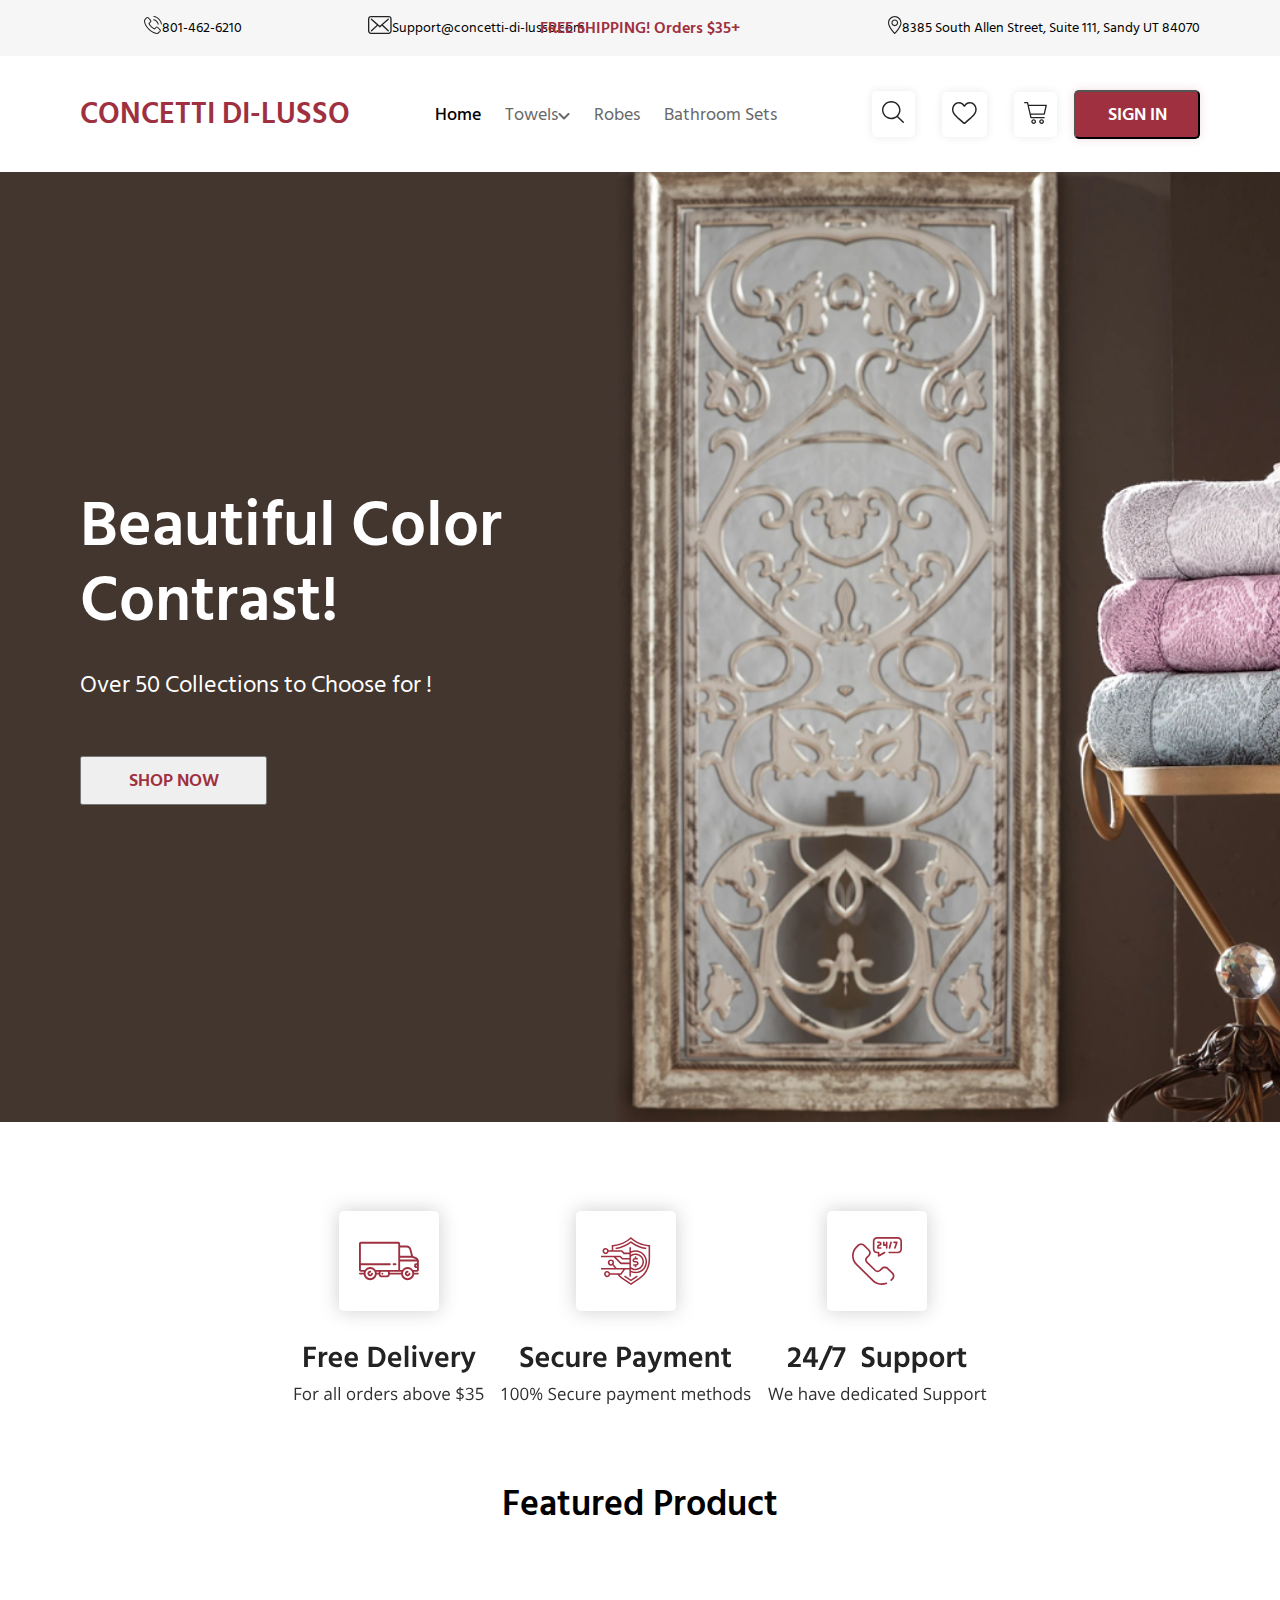
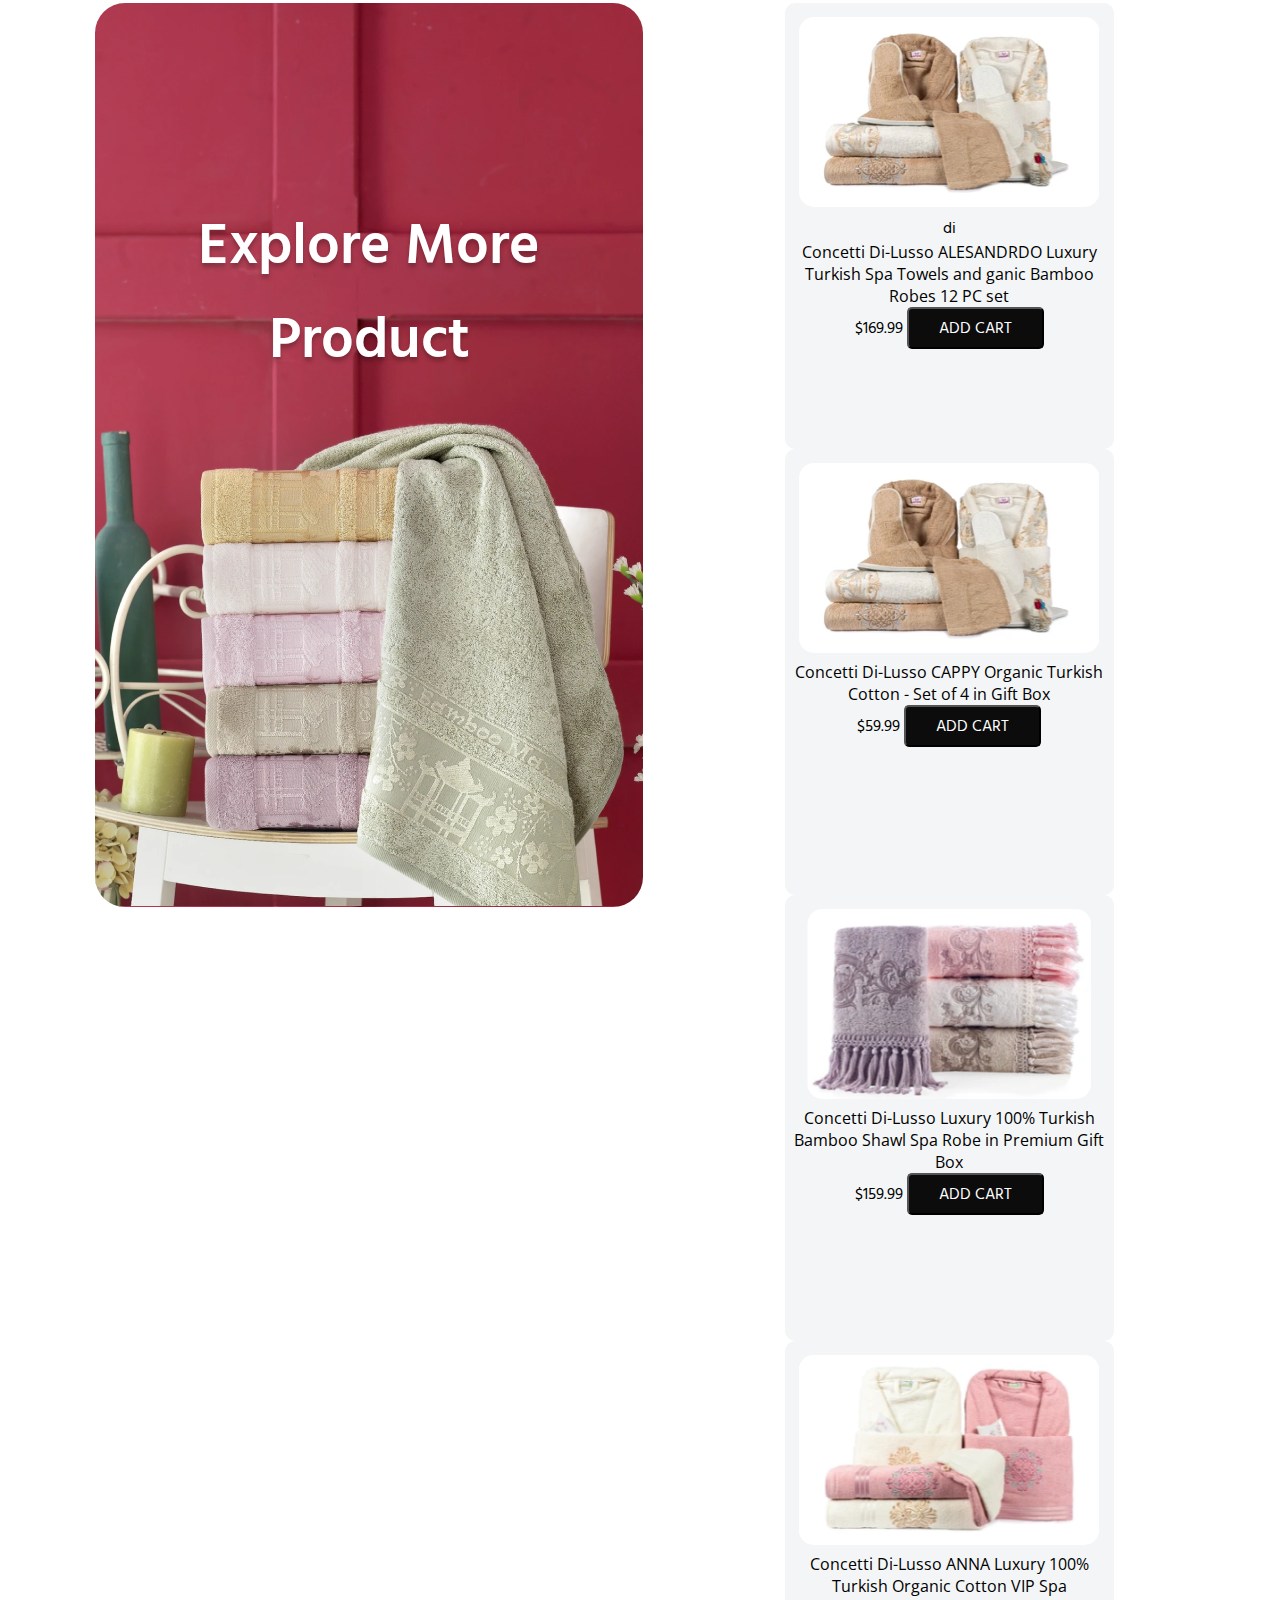
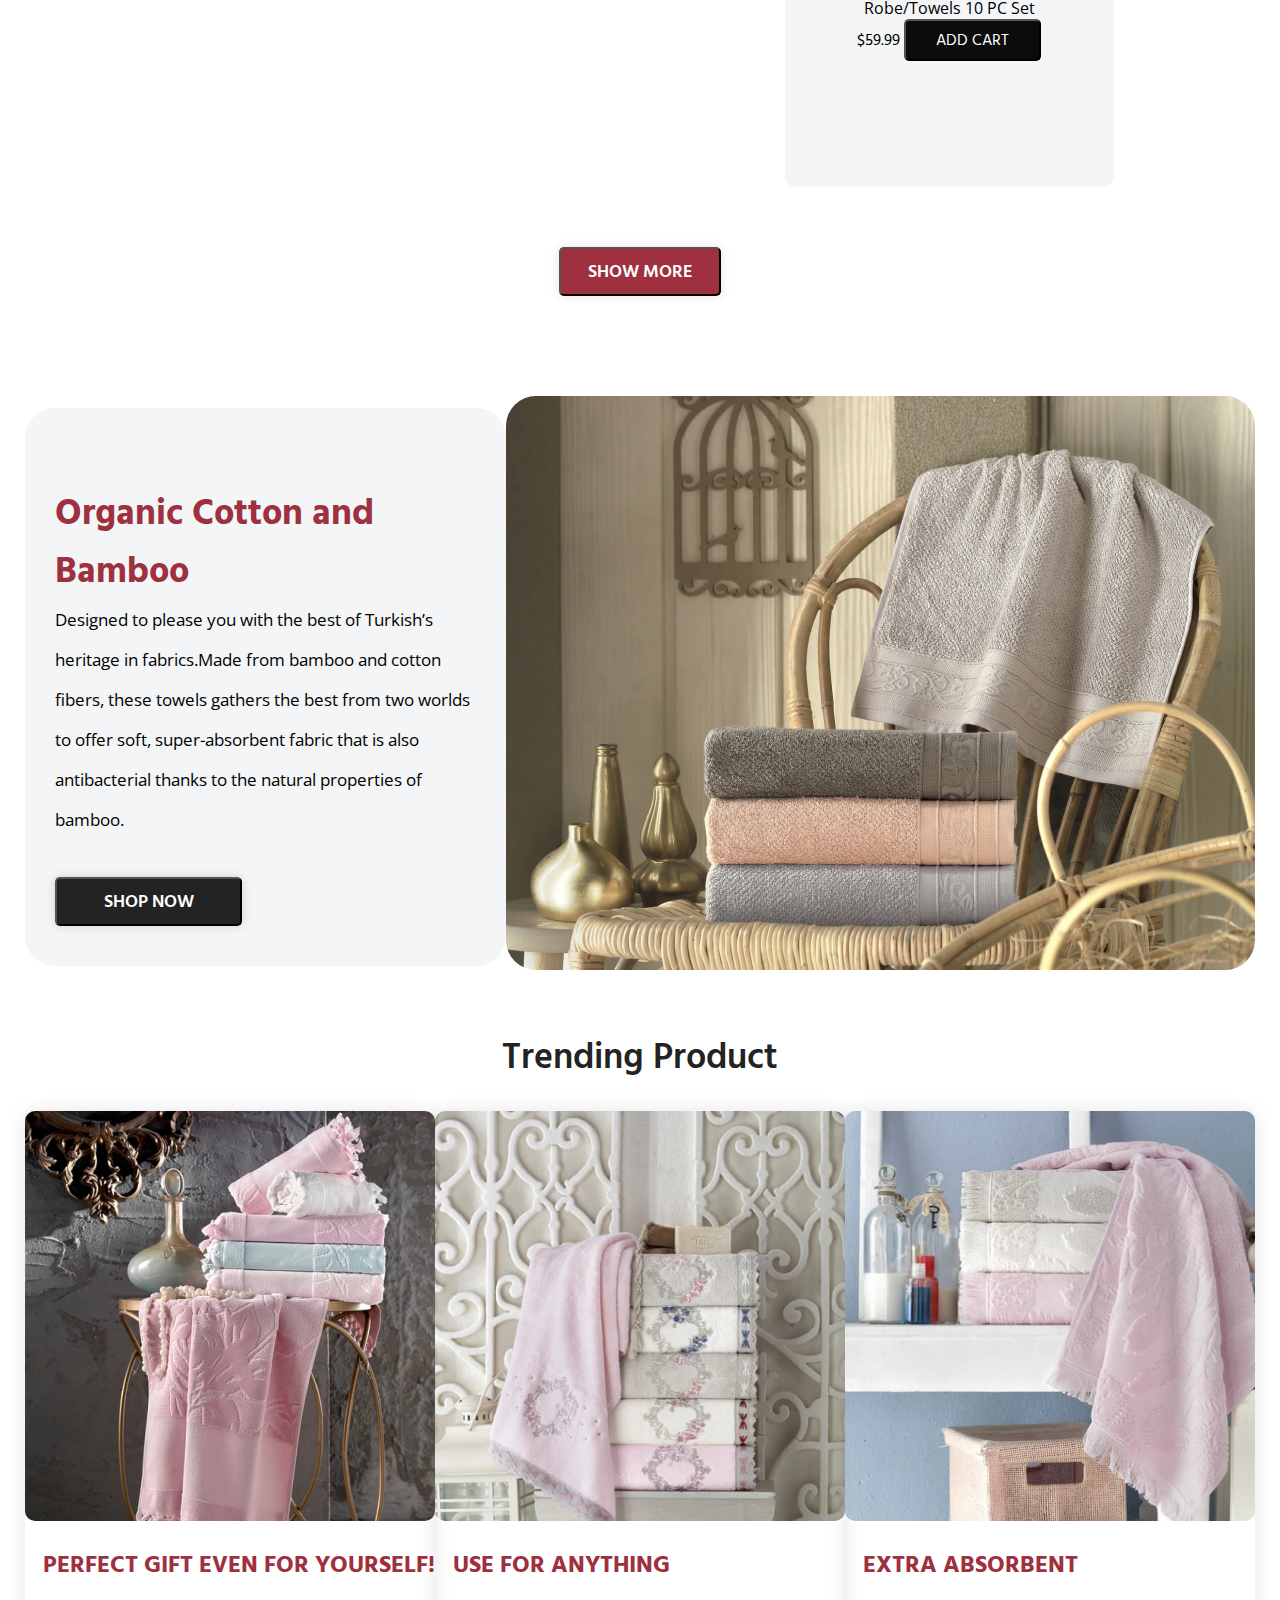
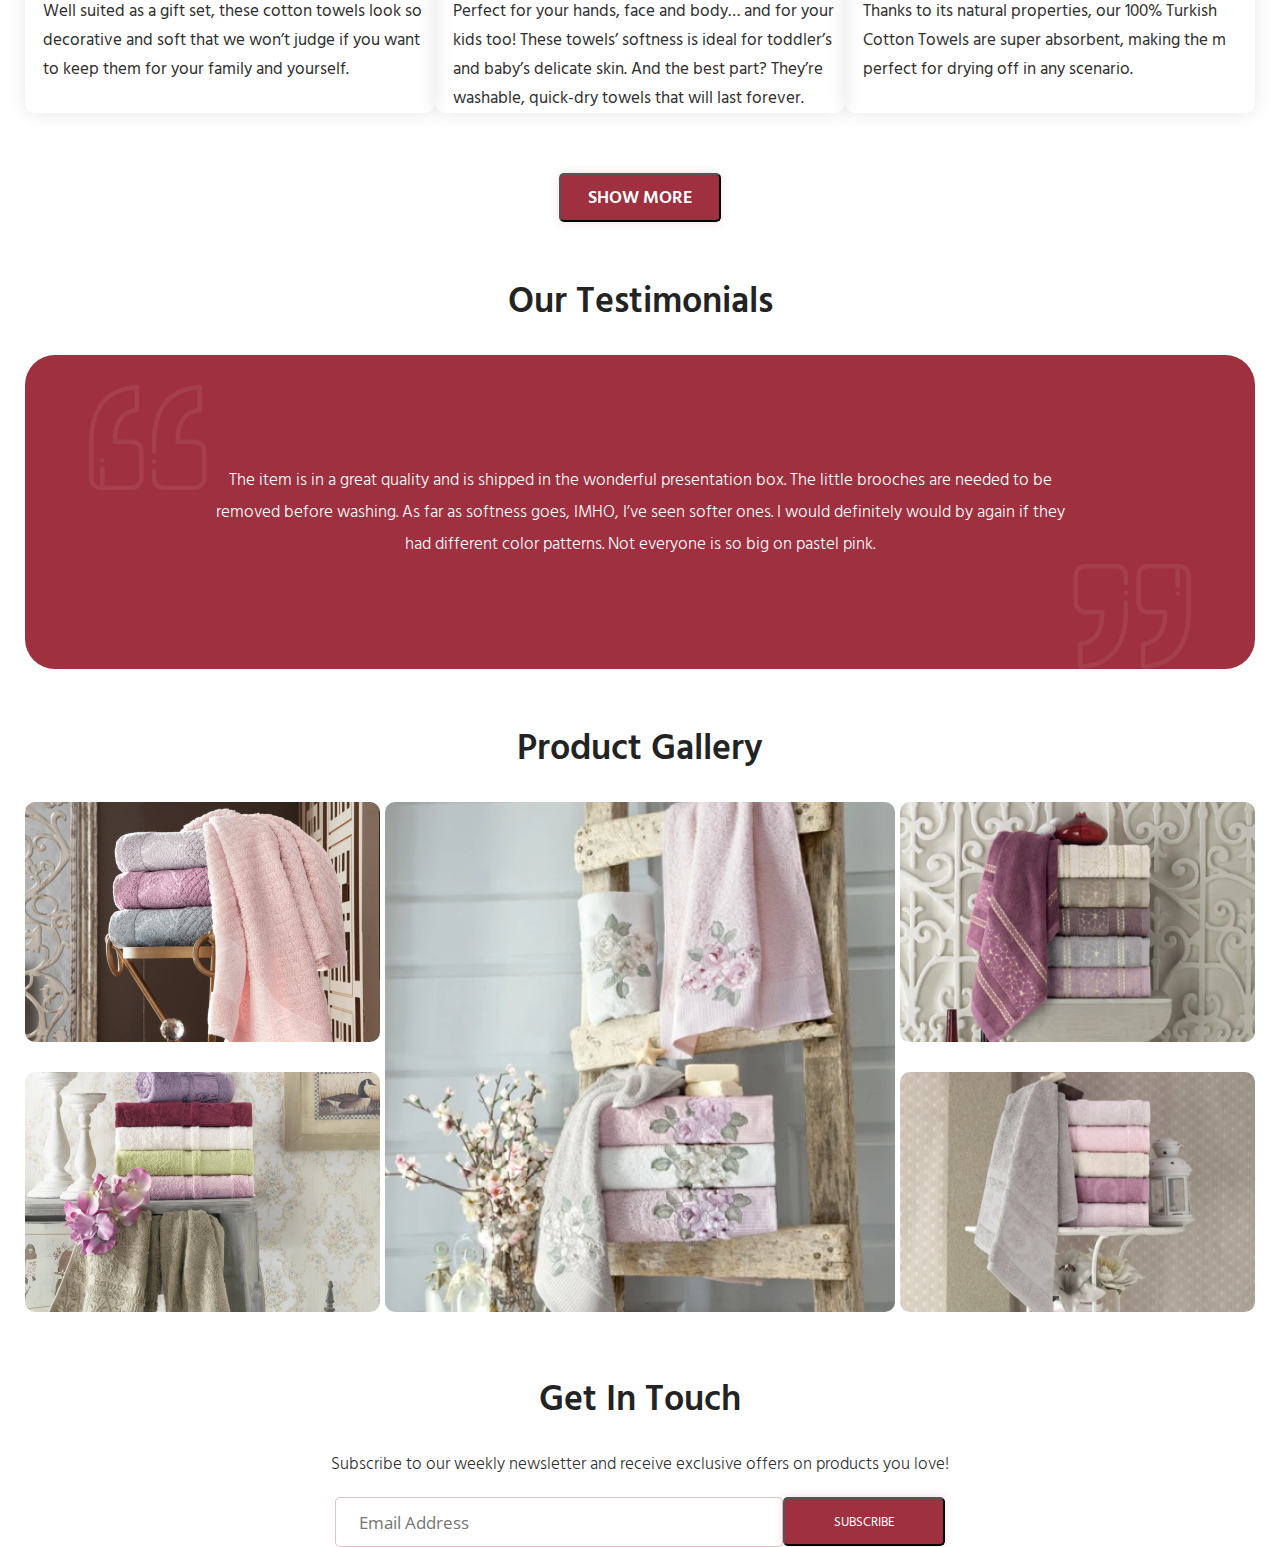
==== index.html @ 189cceab "fin" ====
<!DOCTYPE html>
<html lang="en">
  <head>
    <meta charset="UTF-8" />
    <meta http-equiv="X-UA-Compatible" content="IE=edge" />
    <meta name="viewport" content="width=device-width, initial-scale=1.0" />
    <link rel="stylesheet" href="style.css" />
  </head>
  <body>
    <header>
      <div class="contact-info">
        <div class="phone">
          <p class="phone-logo"><img src="Group.svg" alt="" /></p>
          <p>801-462-6210</p>
        </div>
        <div class="Support">
          <p class="mail-logo"><img src="Group (1).svg" alt="" /></p>
          <p>Support@concetti-di-lusso.com</p>
        </div>
      </div>

      <p class="title">FREE SHIPPING! Orders $35+</p>

      <div class="address">
        <p><img src="Group 8.svg" alt="" /></p>
        <p>8385 South Allen Street, Suite 111, Sandy UT 84070</p>
      </div>
    </header>
    <nav>
      <div class="brand-name">CONCETTI DI-LUSSO</div>
      <div class="butten-nav">
        <div class="home-butten">Home</div>
        <div class="nav-text">Towels<img src="Vector 1.svg" alt="" /></div>
        <div class="nav-text">Robes</div>
        <div class="nav-text">Bathroom Sets</div>
      </div>
      <div class="nav-logo">
        <div class="log"><img src="x34  4.svg" alt="" /></div>
        <div class="log"><img src="Vector.svg" alt="" /></div>
        <div class="log"><img src="Group 7.svg" alt="" /></div>
        <div><input type="button" value="SIGN IN" class="sbutten" /></div>
      </div>
    </nav>
    <div class="main-pic">
      <h1 class="beau-text">Beautiful Color<br />Contrast!</h1>
      <br />
      <div class="over-text">Over 50 Collections to Choose for !</div>
      <br />
      <br />
      <div><input class="shop-now" type="button" value="SHOP NOW" /></div>
    </div>

    <div class="container">
      <div class="main-content">
        <div class="benefit">
          <img src="Group 16.svg" alt="" />
          <img src="Group 15.svg" alt="" />
          <img src="Group 14.svg" alt="" />
        </div>
        <p class="Featured-Product">Featured Product</p>
        <article>
          <section>
            <div class="Explore-More">
              <p>Explore More<br />Product</p>
            </div>
          </section>
          <section class="sec2">
            <div class="first">
              <div><img src="image 3.svg" alt="" /><br /></div>
              di
              <p class="pr-text">Concetti Di-Lusso ALESANDRDO Luxury Turkish Spa Towels and ganic Bamboo Robes 12 PC set</p>
              $169.99 <input type="button" value="ADD CART" class="ad-butten" />
            </div>
            <div class="first">
              <img src="image 3.svg" alt="" /><br />
              <p class="pr-text">Concetti Di-Lusso CAPPY Organic Turkish Cotton - Set of 4 in Gift Box</p>
              $59.99 <input type="button" value="ADD CART" class="ad-butten" />
            </div>
            <div class="first">
              <img src="image 5.svg" alt="" /><br />
              <p class="pr-text">Concetti Di-Lusso Luxury 100% Turkish Bamboo Shawl Spa Robe in Premium Gift Box</p>
              $159.99 <input type="button" value="ADD CART" class="ad-butten" />
            </div>
            <div class="first">
              <img src="image 6.svg" alt="" /><br />
              <p class="pr-text">Concetti Di-Lusso ANNA Luxury 100% Turkish Organic Cotton VIP Spa Robe/Towels 10 PC Set</p>
              $59.99 <input type="button" value="ADD CART" class="ad-butten" />
            </div>
          </section>
        </article>
        <div style="display: flex; justify-content: center">
          <input type="button" value="SHOW MORE" class="SHOW-MORE-btn" />
        </div>
        <div class="article2">
          <div class="Organic">
            <p class="org-head">Organic Cotton and Bamboo</p>
            <p class="org-text">
              Designed to please you with the best of Turkish’s heritage in fabrics.Made from bamboo and cotton fibers, these towels gathers the best from two
              worlds to offer soft, super-absorbent fabric that is also antibacterial thanks to the natural properties of bamboo.
            </p>
            <input type="button" value="SHOP NOW" class="org-butten" />
          </div>
          <div class="org-im">
            <img src="image 17.png" alt="" class="org-img" />
          </div>
        </div>
        <div class="Trending">
          <p>Trending Product</p>
        </div>
        <div class="Trending-Product">
          <div class="second">
            <img src="image 15.png" alt="" class="second-img" />
            <p class="second-head">PERFECT GIFT EVEN FOR YOURSELF!</p>
            <p class="second-text">
              Well suited as a gift set, these cotton towels look so decorative and soft that we won’t judge if you want to keep them for your family and
              yourself.
            </p>
          </div>
          <div class="second">
            <img src="Rectangle 60.png" alt="" class="second-img" />
            <p class="second-head">USE FOR ANYTHING</p>
            <p class="second-text">
              Perfect for your hands, face and body… and for your kids too! These towels’ softness is ideal for toddler’s and baby’s delicate skin. And the best
              part? They’re washable, quick-dry towels that will last forever.
            </p>
          </div>
          <div class="second">
            <img src="Rectangle 62.png" alt="" class="second-img" />
            <p class="second-head">EXTRA ABSORBENT</p>
            <p class="second-text">
              Thanks to its natural properties, our 100% Turkish Cotton Towels are super absorbent, making the m perfect for drying off in any scenario.
            </p>
          </div>
        </div>
        <div style="display: flex; justify-content: center">
          <input type="button" value="SHOW MORE" class="SHOW-MORE-btn" />
        </div>
        <div class="Trending">
          <p>Our Testimonials</p>
        </div>
        <div class="big-red">
          <div class="big-vec1">
            <img src="Group 52.svg" alt="" />
          </div>
          <div class="big-text">
            <p>
              The item is in a great quality and is shipped in the wonderful presentation box. The little brooches are needed to be removed before washing. As
              far as softness goes, IMHO, I’ve seen softer ones. I would definitely would by again if they had different color patterns. Not everyone is so big
              on pastel pink.
            </p>
          </div>
          <div class="big-vec2">
            <img src="Group 52.svg" alt="" />
          </div>
        </div>
        <div class="Trending">
          <p>Product Gallery</p>
        </div>
        <div class="Gallery">
          <div class="Gallery1">
            <div><img src="image 21.png" alt="" style="border-radius: 10px" /></div>
            <div><img src="image 22.png" alt="" style="border-radius: 10px" /></div>
          </div>
          <div class="Gallery2">
            <div><img src="image 18.png" alt="" style="border-radius: 10px" /></div>
          </div>
          <div class="Gallery3">
            <div><img src="image 20.png" alt="" style="border-radius: 10px" /></div>
            <div><img src="image 19.png" alt="" style="border-radius: 10px" /></div>
          </div>
        </div>
        <div class="Trending">
          <p>Get In Touch</p>
        </div>
        <div class="sub-text">
          <p>Subscribe to our weekly newsletter and receive exclusive offers on products you love!</p>
        </div>
        <div class="email">
          <div>
            <input type="email" name="" id="" placeholder="Email Address" class="email-text" />
          </div>
          <div>
            <input type="submit" name="" id="" value="SUBSCRIBE" class="email-btn" />
          </div>
        </div>
      </div>
    </div>
  </body>
</html>
---- style.css ----
@import url("https://fonts.googleapis.com/css2?family=Hind+Siliguri&display=swap");

@import url("https://fonts.googleapis.com/css2?family=Open+Sans&display=swap");

* {
  margin: 0px;
  padding: 0px;
  font-family: "Hind Siliguri";
}

header {
  background-color: #f6f6f6;
  display: flex;
  justify-content: space-between;
  align-items: center;
  height: 56px;
  padding: 0 80px;
  position: relative;
}

.contact-info {
  display: flex;
}

.contact-info > div {
  margin: 0 63px;
}

.Support,
.address,
.phone {
  display: flex;
  font-weight: 400;
  font-size: 14px;
}

.title {
  font-weight: 600;
  size: 18px;
  color: #9e3040;
  position: absolute;
  left: 50%;
  transform: translateX(-50%);
}
.brand-name {
  font-weight: 600;
  font-size: 30px;
  color: #9e3040;
}
.nav-text {
  font-weight: 400;
  font-size: 18px;
  color: #686868;
}
.home-butten {
  font-weight: 500;
  font-size: 18px;
}
.sbutten {
  background-color: #9e3040;
  box-shadow: 0px 0px 10px rgba(158, 48, 64, 0.17);
  border-radius: 5px;
  width: 126px;
  height: 49px;
  font-weight: 600;
  font-size: 18px;
  color: #fff;
}
nav {
  display: flex;
  justify-content: space-between;
  flex-direction: row;
  padding: 0 80px;
  align-items: center;
  margin-top: 25px;
  margin-bottom: 25px;
}
.butten-nav {
  display: flex;
  flex-direction: row;
  justify-content: space-between;
  flex-grow: 0.3;
}
.nav-logo {
  display: flex;
  flex-direction: row;
  align-items: center;
  gap: 7px;
}
.log {
  background: #ffffff;
  box-shadow: 0px 0px 10px rgba(0, 0, 0, 0.09);
  border-radius: 5px;
  margin: 10px;
  padding: 10px 10px 5px 10px;
}
.main-pic {
  display: flex;
  flex-direction: column;
  justify-content: center;
  background-image: url(Untitled-1.png);
  background-repeat: no-repeat;
  background-size: cover;
  height: 950px;
}
.beau-text {
  padding: 0 80px;
  font-weight: 600;
  font-size: 64px;
  color: #fff;
  line-height: 117.1%;
}
.over-text {
  padding: 0 80px;
  font-weight: 400;
  font-size: 24px;
  color: #fff;
}
.shop-now {
  font-weight: 600;
  font-size: 18px;
  color: #9e3040;
  width: 187px;
  height: 49px;
  margin: 0 80px;
}
.shop-now:hover {
  cursor: pointer;
}
.sbutten:hover {
  cursor: pointer;
}
.log:hover {
  cursor: pointer;
}
.butten-nav:hover {
  cursor: pointer;
}

.container {
  display: flex;
  justify-content: center;
  align-items: center;
}

.main-content {
  max-width: 1280px;
  padding: 0 80px;
}
.benefit {
  display: flex;
  justify-content: space-around;
  margin: 70px 260px;
}
.Featured-Product {
  font-weight: 600;
  font-size: 36px;
  text-align: center;
}
.Explore-More {
  font-weight: 600;
  font-size: 58px;
  color: #ffffff;
  background-image: url(image\ 14.png);
  width: 548px;
  height: 709px;
  border: #fff;
  border-radius: 30px;
  text-shadow: 0px 4px 4px rgba(0, 0, 0, 0.25);
  text-align: center;
  margin-top: 70px;
  margin-left: 70px;
  padding-top: 195px;
}
.pr-text {
  font-family: "Open Sans";
  font-style: normal;
  font-weight: 400;
  font-size: 16px;
}
.first {
  background: #f3f5f6;
  border-radius: 10px;
  width: 329px;
  height: 418px;
  text-align: center;
  padding: 14px 0;
}
.ad-butten {
  background: #0c0c0c;
  border-radius: 5px;
  color: #fff;
  width: 137px;
  height: 42px;
  font-family: "Hind Siliguri";
  font-size: 16px;
}
.sec2 {
  display: flex;
  flex-direction: row;
  flex-wrap: wrap;
  align-content: space-around;
  width: 70%;
  justify-content: space-around;
  margin-top: 70px;
}
article {
  display: flex;
  flex-direction: row;
  flex: 1 1;
}
.SHOW-MORE-btn {
  font-weight: 600;
  font-size: 18px;
  width: 162px;
  height: 49px;
  background: #9e3040;
  box-shadow: 0px 0px 10px rgba(158, 48, 64, 0.17);
  border-radius: 5px;
  color: #ffffff;
  margin-top: 60px;
}
.Organic {
  background: #f3f5f6;
  border-radius: 30px;
  padding: 76px 30px 40px 30px;
  align-self: center;
  width: 35%;
}
.org-head {
  font-weight: 700;
  font-size: 36px;
  color: #9e3040;
}
.org-text {
  font-family: "Open Sans";
  font-weight: 400;
  font-size: 17px;
  line-height: 40px;
}
.org-butten {
  background: #232323;
  box-shadow: 0px 0px 10px rgba(35, 35, 35, 0.17);
  border-radius: 5px;
  font-weight: 600;
  font-size: 18px;
  color: #ffffff;
  width: 187px;
  height: 49px;
  margin-top: 37px;
}

.org-img {
  border-radius: 30px;
}
.article2 {
  display: flex;
  flex-direction: row;
  margin: 100px 0 0 0;
  justify-content: space-between;
}
.SHOW-MORE-btn:hover {
  cursor: pointer;
}
.Trending {
  font-weight: 600;
  font-size: 36px;
  color: #232323;
  margin-top: 50px;
  margin-bottom: 25px;
  text-align: center;
}
.Trending-Product {
  display: flex;
  justify-content: space-between;
}
.second {
  box-shadow: 0px 0px 19px rgba(0, 0, 0, 0.1);
  border-radius: 10px;
  width: 410px;
}
.second-img {
  border-radius: 10px;
}
.second-head {
  font-weight: 700;
  font-size: 24px;
  line-height: 39px;
  color: #9e3040;
  padding: 16px 0 13px 18px;
}
.second-text {
  font-weight: 400;
  font-size: 17px;
  color: #303030;
  line-height: 29px;
  padding-left: 18px;
}
.big-red {
  background-color: #9e3040;
  border-radius: 30px;
  display: flex;
  height: 314px;
}
.big-text {
  font-family: "Open Sans";
  font-weight: 300;
  font-size: 17px;
  line-height: 32px;
  text-align: center;
  color: #ffffff;
  align-self: center;
}

.big-vec1 {
  opacity: 0.7;
  padding-left: 64px;
  padding-top: 30px;
  align-self: flex-start;
}
.big-vec2 {
  opacity: 0.7;
  transform: rotate(180deg);
  padding-left: 64px;
  padding-bottom: 30px;
  align-self: flex-end;
}
.Gallery {
  display: flex;
  justify-content: space-between;
}
.Gallery1 {
  display: flex;
  flex-direction: column;
  justify-content: space-between;
}
.Gallery2 {
  display: flex;
  flex-direction: column;
  justify-content: space-between;
}
.Gallery3 {
  display: flex;
  flex-direction: column;
  justify-content: space-between;
}
.sub-text {
  font-family: "Open Sans";
  font-style: normal;
  font-weight: 300;
  font-size: 17px;
  line-height: 23px;
  text-align: center;
  color: #303030;
  margin-bottom: 21px;
}
.email {
  display: flex;
  justify-content: center;
}
.email-btn {
  box-shadow: 0px 0px 10px rgba(158, 48, 64, 0.17);
  border-radius: 5px;
  width: 162px;
  height: 49px;
  background: #9e3040;
  color: #fff;
}
.email-text {
  border: 1px solid rgba(158, 48, 64, 0.3);
  border-radius: 5px;
  width: 423px;
  height: 48px;
  font-family: "Open Sans";
  font-weight: 400;
  font-size: 17px;
  line-height: 23px;
  color: #656565;
  padding-left: 23px;
}
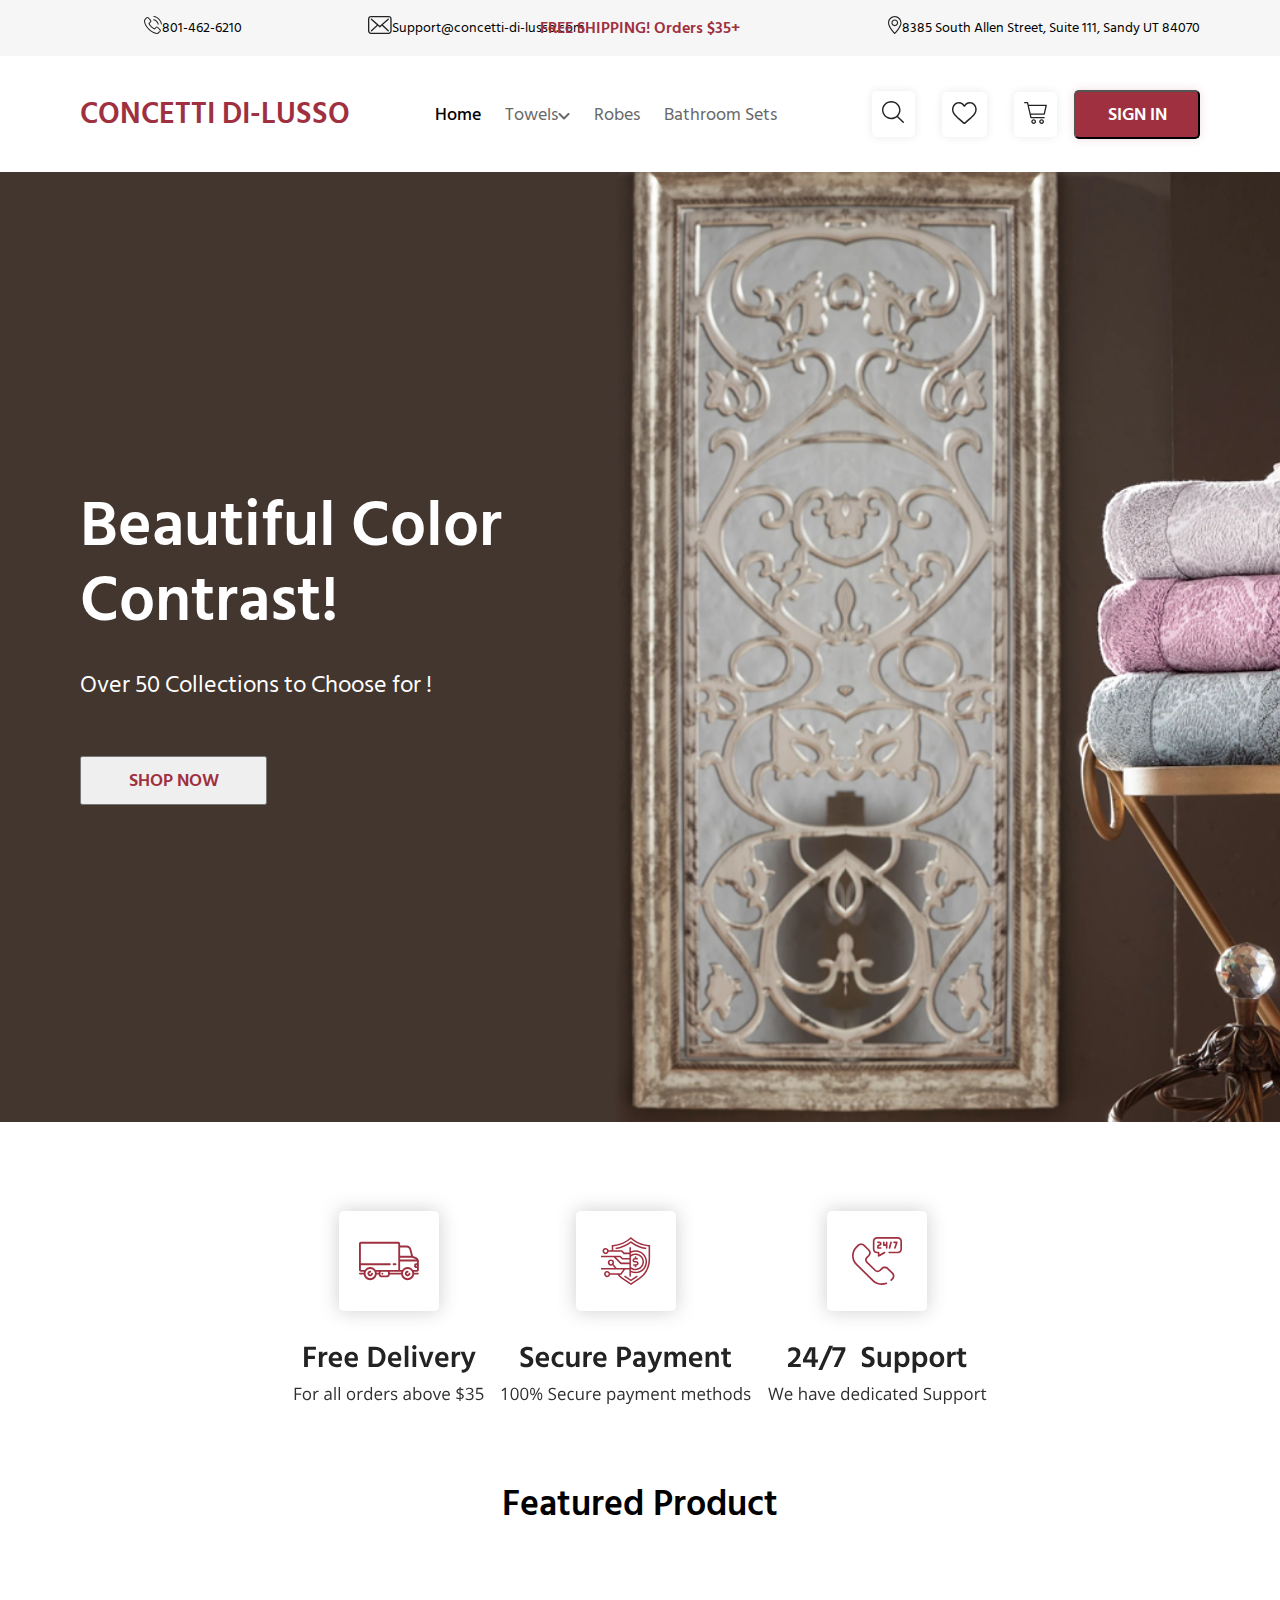
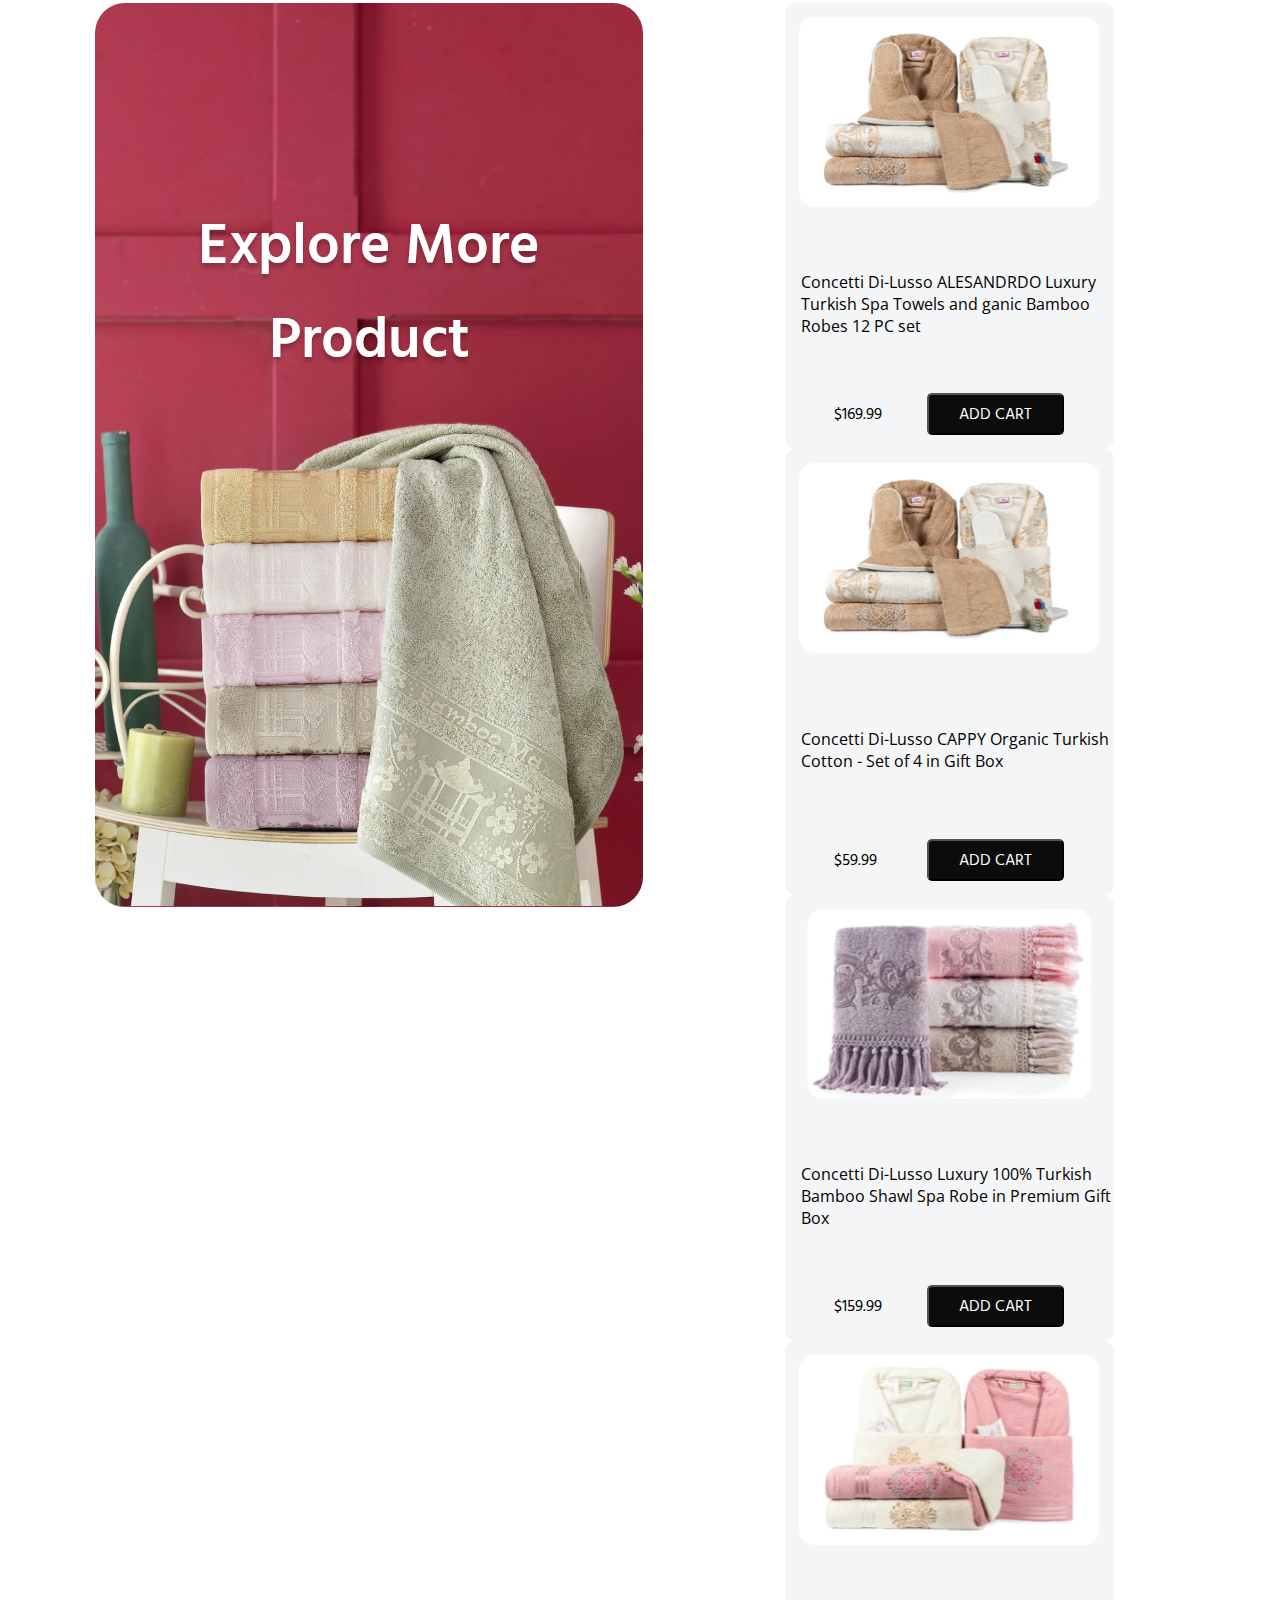
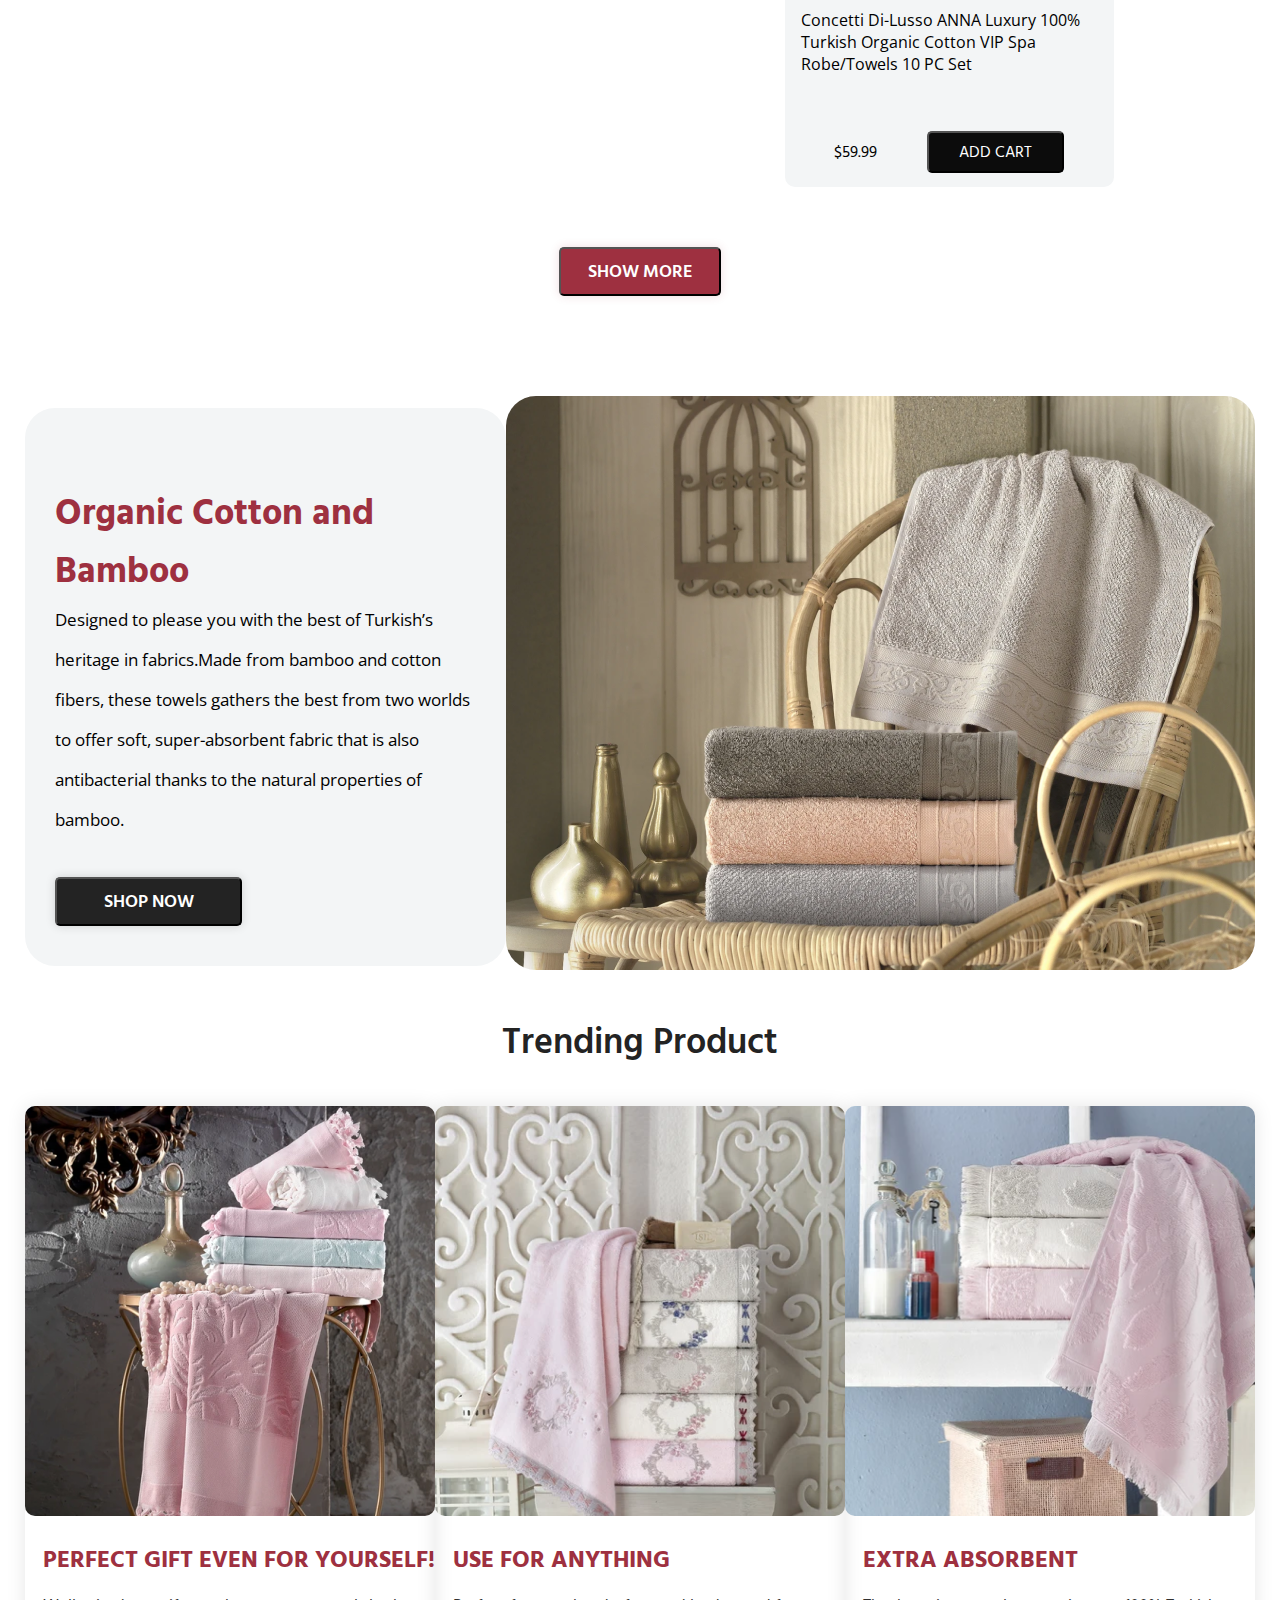
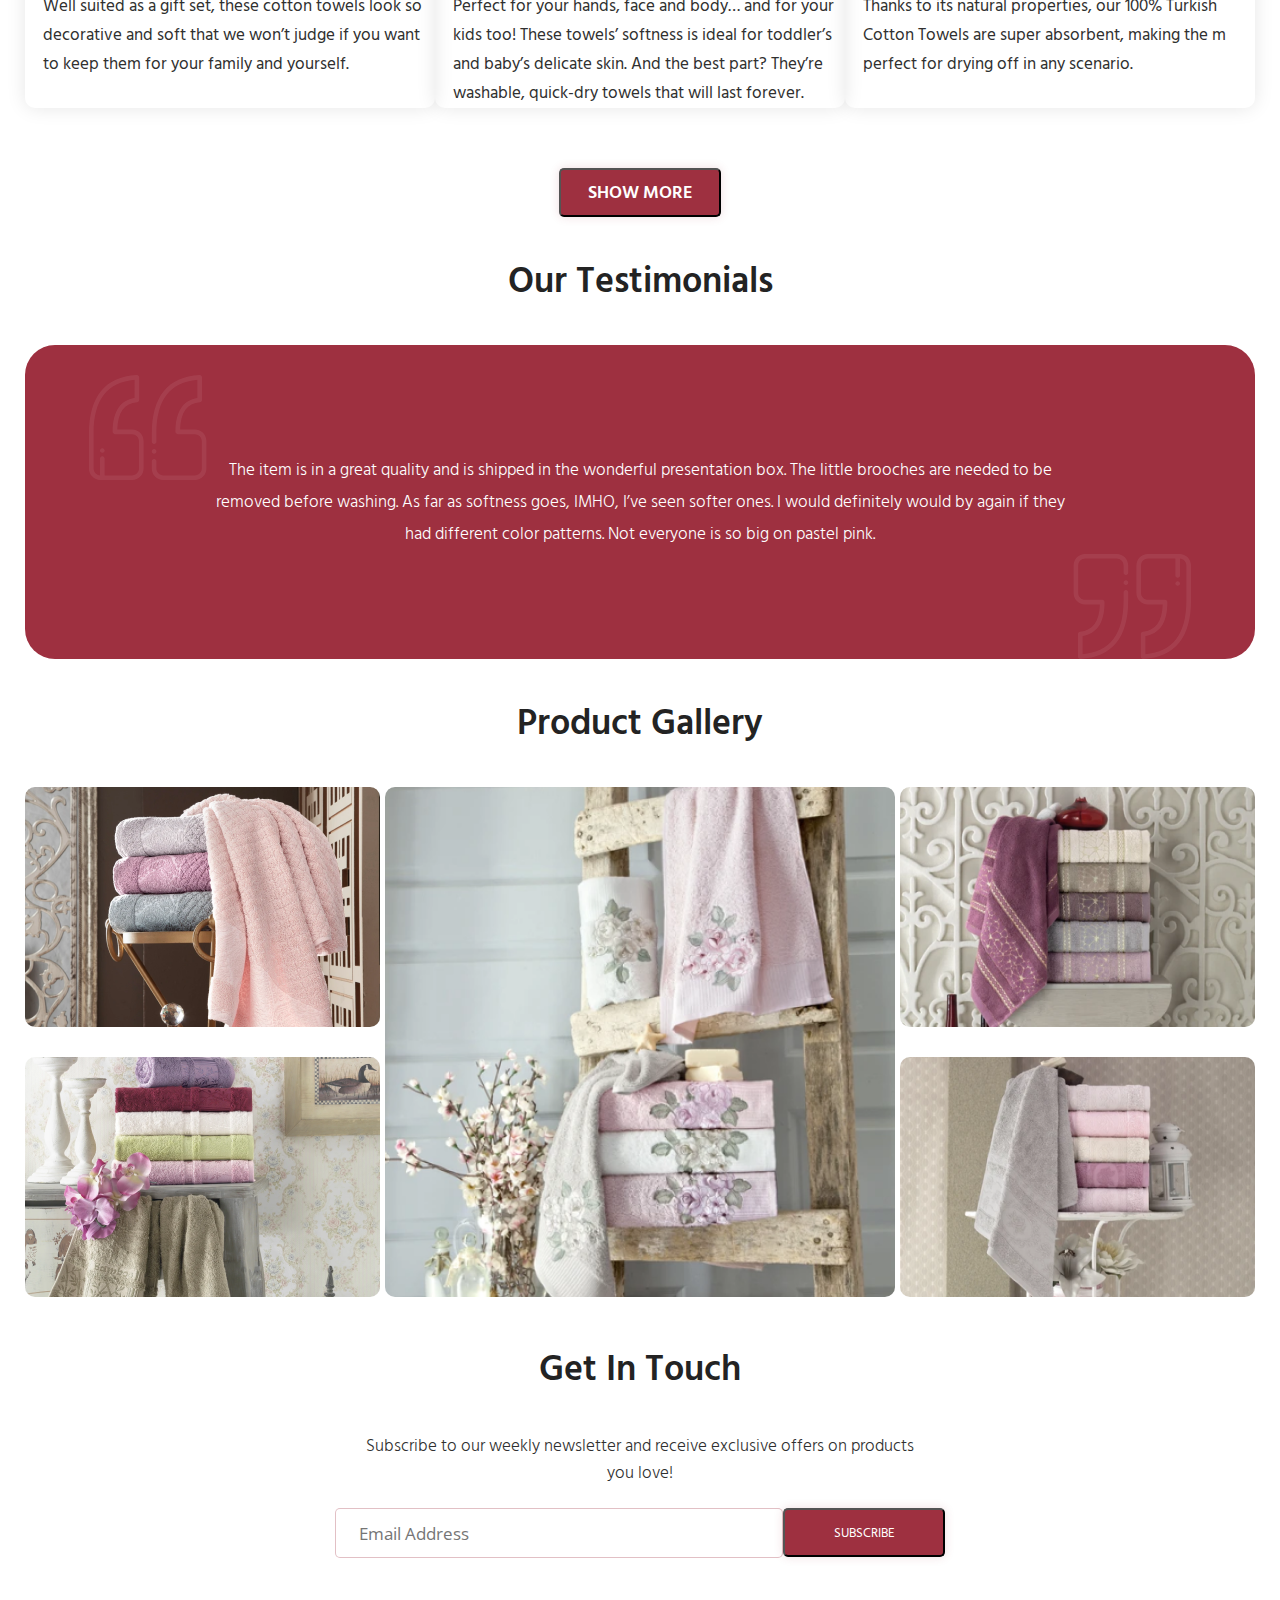
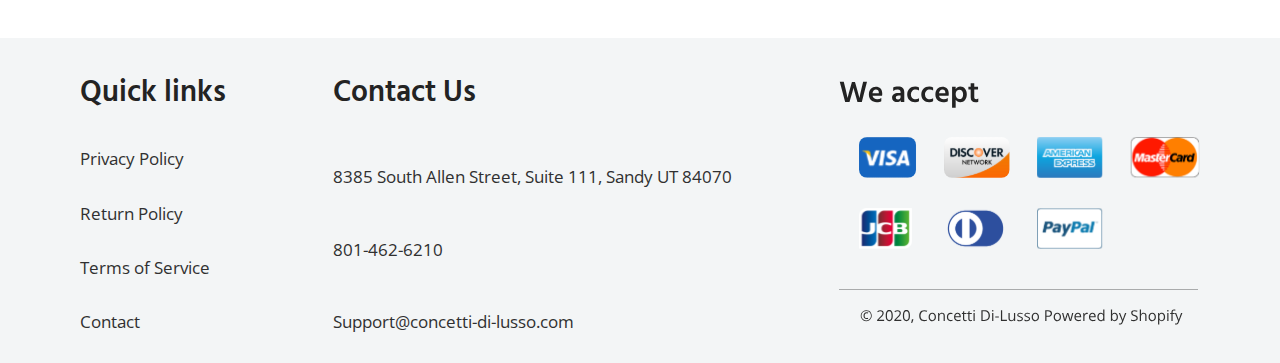
==== commit 2cc227c5: "footer" ====
--- a/index.html
+++ b/index.html
@@ -50,9 +50,9 @@
       <div><input class="shop-now" type="button" value="SHOP NOW" /></div>
     </div>
 
-    <div class="container">
-      <div class="main-content">
-        <div class="benefit">
+    <div  class="container">
+      <div  class="main-content">
+        <div  class="benefit">
           <img src="Group 16.svg" alt="" />
           <img src="Group 15.svg" alt="" />
           <img src="Group 14.svg" alt="" />
@@ -66,25 +66,24 @@
           </section>
           <section class="sec2">
             <div class="first">
-              <div><img src="image 3.svg" alt="" /><br /></div>
-              di
-              <p class="pr-text">Concetti Di-Lusso ALESANDRDO Luxury Turkish Spa Towels and ganic Bamboo Robes 12 PC set</p>
-              $169.99 <input type="button" value="ADD CART" class="ad-butten" />
-            </div>
-            <div class="first">
-              <img src="image 3.svg" alt="" /><br />
-              <p class="pr-text">Concetti Di-Lusso CAPPY Organic Turkish Cotton - Set of 4 in Gift Box</p>
-              $59.99 <input type="button" value="ADD CART" class="ad-butten" />
-            </div>
-            <div class="first">
-              <img src="image 5.svg" alt="" /><br />
-              <p class="pr-text">Concetti Di-Lusso Luxury 100% Turkish Bamboo Shawl Spa Robe in Premium Gift Box</p>
-              $159.99 <input type="button" value="ADD CART" class="ad-butten" />
-            </div>
-            <div class="first">
-              <img src="image 6.svg" alt="" /><br />
-              <p class="pr-text">Concetti Di-Lusso ANNA Luxury 100% Turkish Organic Cotton VIP Spa Robe/Towels 10 PC Set</p>
-              $59.99 <input type="button" value="ADD CART" class="ad-butten" />
+              <div><img src="image 3.svg" alt="" /></div>
+              <div class="pr-text">Concetti Di-Lusso ALESANDRDO Luxury Turkish Spa Towels and ganic Bamboo Robes 12 PC set</div>
+              <div class="price"><div style="align-self: center;">$169.99</div> <div><input type="button" value="ADD CART" class="ad-butten" /></div></div>
+            </div>
+            <div class="first">
+              <div><img src="image 3.svg" alt="" /></div>
+              <div class="pr-text">Concetti Di-Lusso CAPPY Organic Turkish Cotton - Set of 4 in Gift Box</div>
+              <div class="price"><div style="align-self: center;">$59.99</div><div><input type="button" value="ADD CART" class="ad-butten" /></div></div>
+            </div>
+            <div class="first">
+              <div><img src="image 5.svg" alt="" /></div>
+              <div class="pr-text">Concetti Di-Lusso Luxury 100% Turkish Bamboo Shawl Spa Robe in Premium Gift Box</div>
+              <div class="price"><div style="align-self:center;">$159.99</div><div><input type="button" value="ADD CART" class="ad-butten" /></div></div>
+            </div>
+            <div class="first">
+              <div><img src="image 6.svg" alt="" /></div>
+              <div class="pr-text">Concetti Di-Lusso ANNA Luxury 100% Turkish Organic Cotton VIP Spa Robe/Towels 10 PC Set</div>
+              <div class="price"><div style="align-self: center;">$59.99</div><div><input type="button" value="ADD CART" class="ad-butten" /></div></div>
             </div>
           </section>
         </article>
@@ -173,7 +172,7 @@
           <p>Get In Touch</p>
         </div>
         <div class="sub-text">
-          <p>Subscribe to our weekly newsletter and receive exclusive offers on products you love!</p>
+          <p>Subscribe to our weekly newsletter and receive exclusive offers on products<br>you love!</p>
         </div>
         <div class="email">
           <div>
@@ -185,5 +184,25 @@
         </div>
       </div>
     </div>
+    <footer>
+      <div class="footer-parts">
+        <div class="footer-head">Quick links</div>
+        <div class="footer-text">Privacy Policy</div>
+        <div class="footer-text">Return Policy</div>
+        <div class="footer-text">Terms of Service</div>
+        <div class="footer-text">Contact</div>
+      </div>
+      <div class="footer-parts">
+        <div class="footer-head">Contact Us</div>
+        <div class="footer-text">8385 South Allen Street,
+          Suite 111,
+          Sandy UT 84070</div>
+        <div class="footer-text">801-462-6210</div>
+        <div class="footer-text">Support@concetti-di-lusso.com</div>
+      </div>
+      <div>
+        <img src="Group 61.svg" alt="">
+      </div>
+    </footer>
   </body>
 </html>
--- a/style.css
+++ b/style.css
@@ -177,6 +177,8 @@
   font-style: normal;
   font-weight: 400;
   font-size: 16px;
+  text-align: left;
+  padding-left:5% ;
 }
 .first {
   background: #f3f5f6;
@@ -185,6 +187,15 @@
   height: 418px;
   text-align: center;
   padding: 14px 0;
+  display: flex;
+  flex-direction: column;
+  justify-content: space-between;
+}
+.price{
+  display: flex;
+  flex-direction: row;
+  justify-content: space-between;
+  padding: 0 15%;
 }
 .ad-butten {
   background: #0c0c0c;
@@ -194,6 +205,9 @@
   height: 42px;
   font-family: "Hind Siliguri";
   font-size: 16px;
+}
+.ad-butten:hover{
+  cursor: pointer;
 }
 .sec2 {
   display: flex;
@@ -266,8 +280,8 @@
   font-weight: 600;
   font-size: 36px;
   color: #232323;
-  margin-top: 50px;
-  margin-bottom: 25px;
+  margin-top: 35px;
+  margin-bottom: 35px;
   text-align: center;
 }
 .Trending-Product {
@@ -349,7 +363,7 @@
   font-style: normal;
   font-weight: 300;
   font-size: 17px;
-  line-height: 23px;
+  line-height: 27px;
   text-align: center;
   color: #303030;
   margin-bottom: 21px;
@@ -357,6 +371,7 @@
 .email {
   display: flex;
   justify-content: center;
+  margin-bottom: 80px;
 }
 .email-btn {
   box-shadow: 0px 0px 10px rgba(158, 48, 64, 0.17);
@@ -378,3 +393,28 @@
   color: #656565;
   padding-left: 23px;
 }
+.email-btn:hover{
+  cursor: pointer;
+}
+footer{
+  display: flex;
+  background: #F3F5F6;
+  justify-content: space-between;
+  padding: 30px 80px;
+}
+.footer-head{
+  color: #232323;
+  font-weight: 600;
+  font-size: 30px;
+}
+.footer-text{
+  font-family: 'Open Sans';
+  font-weight: 400;
+  font-size: 17px;  
+  color: #303030;
+}
+.footer-parts{
+  display: flex;
+  flex-direction: column;
+  justify-content: space-between;
+}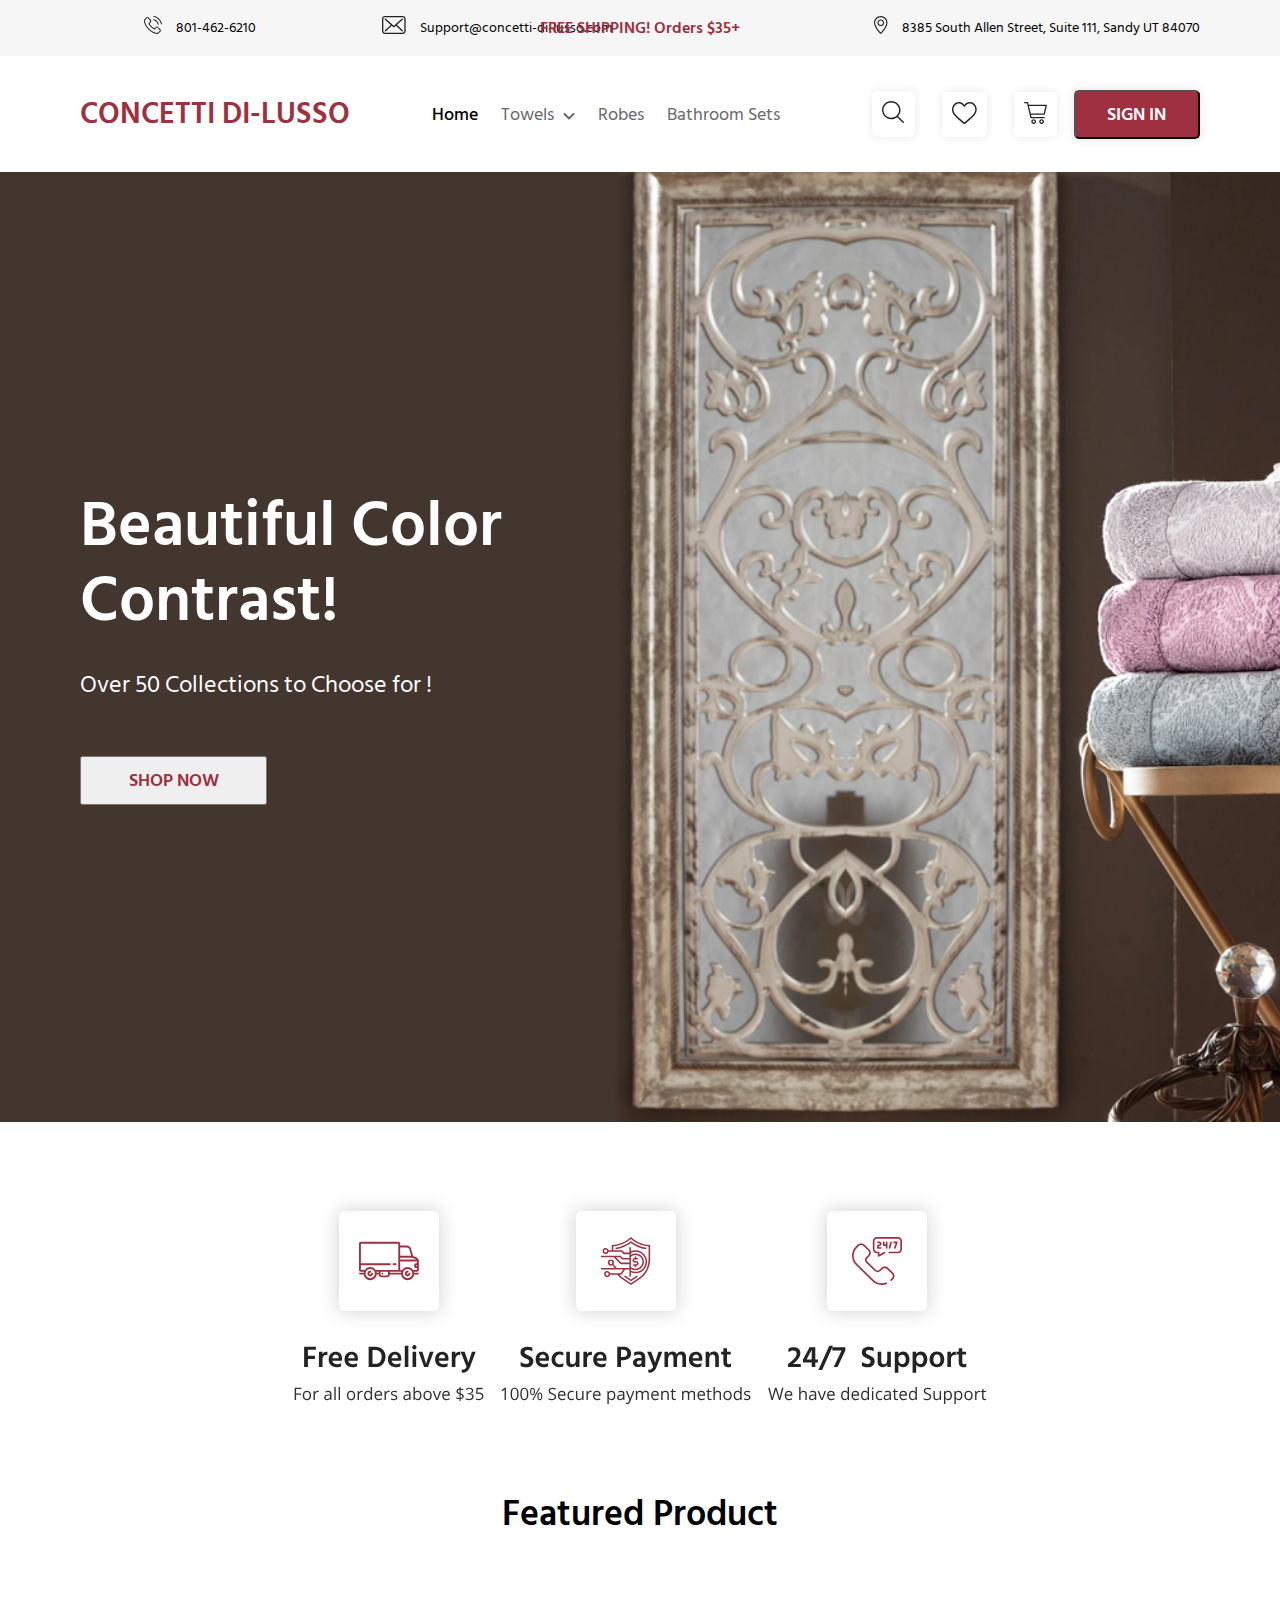
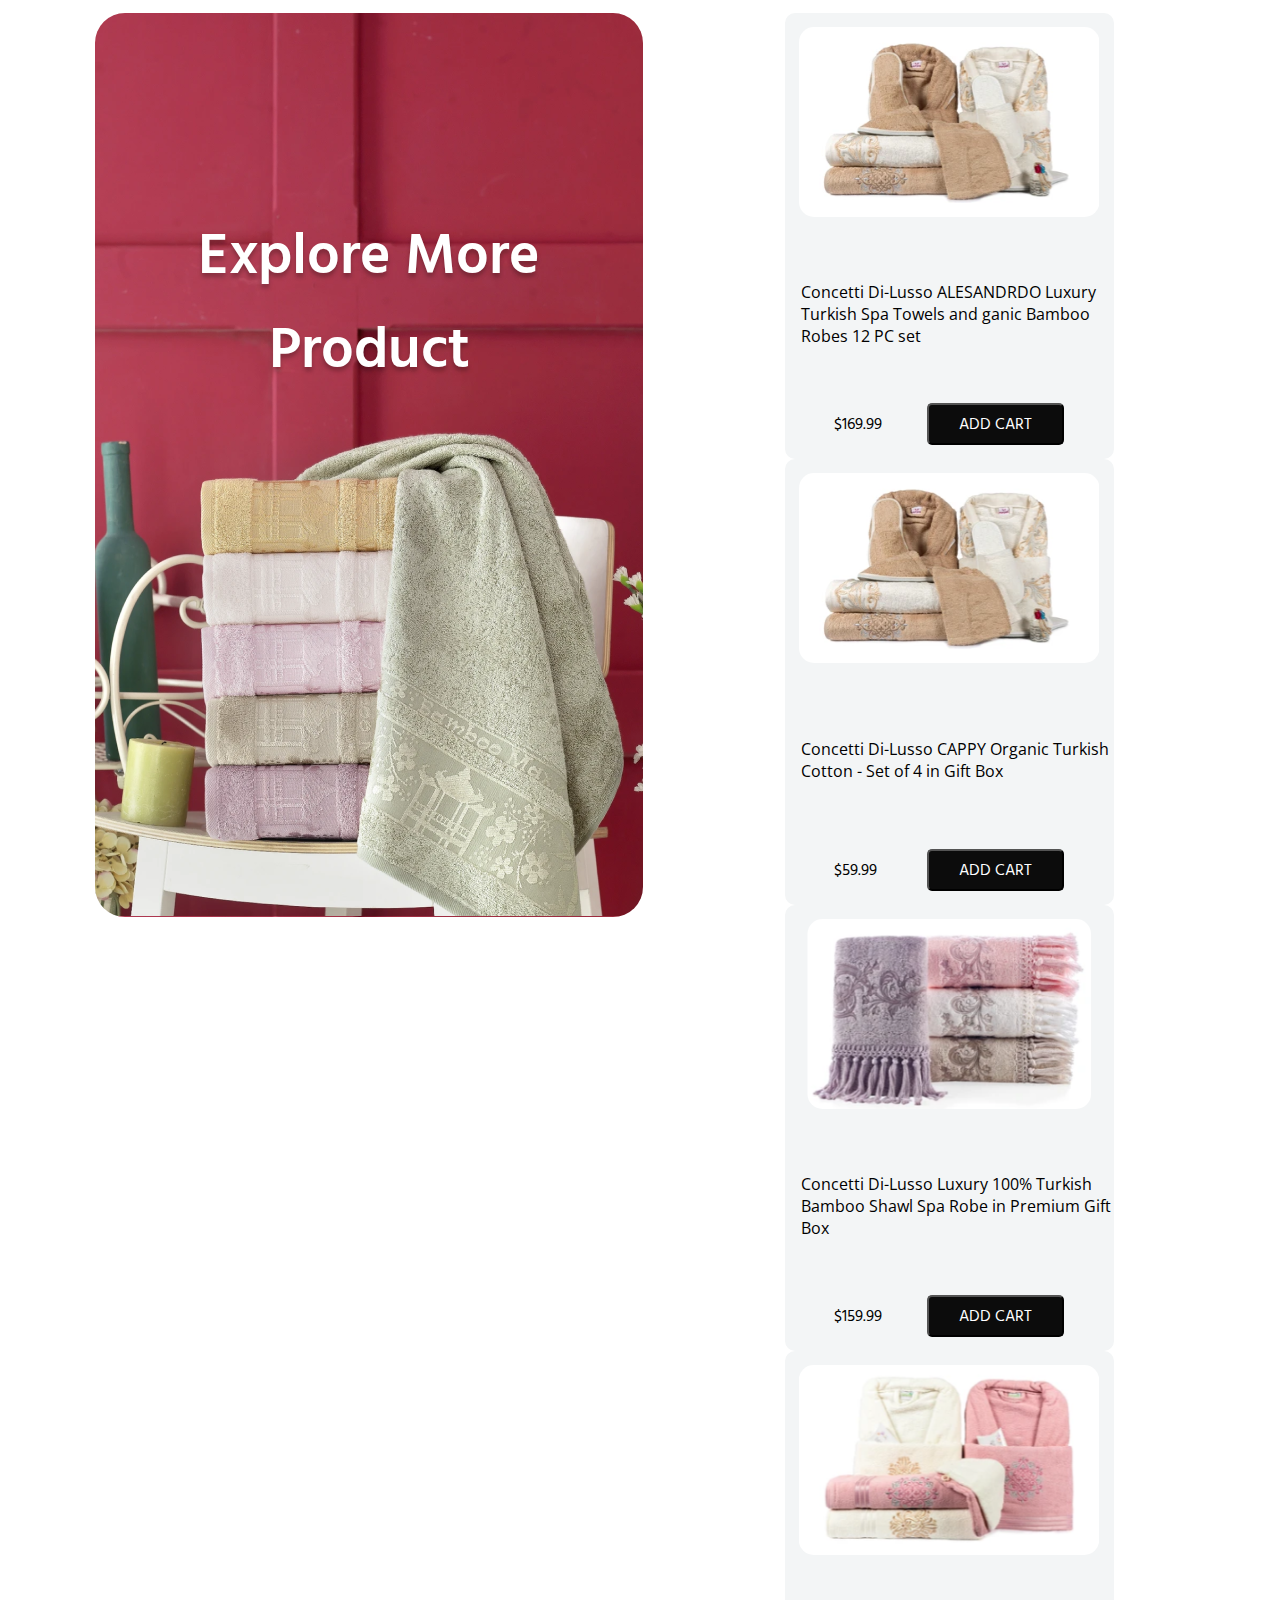
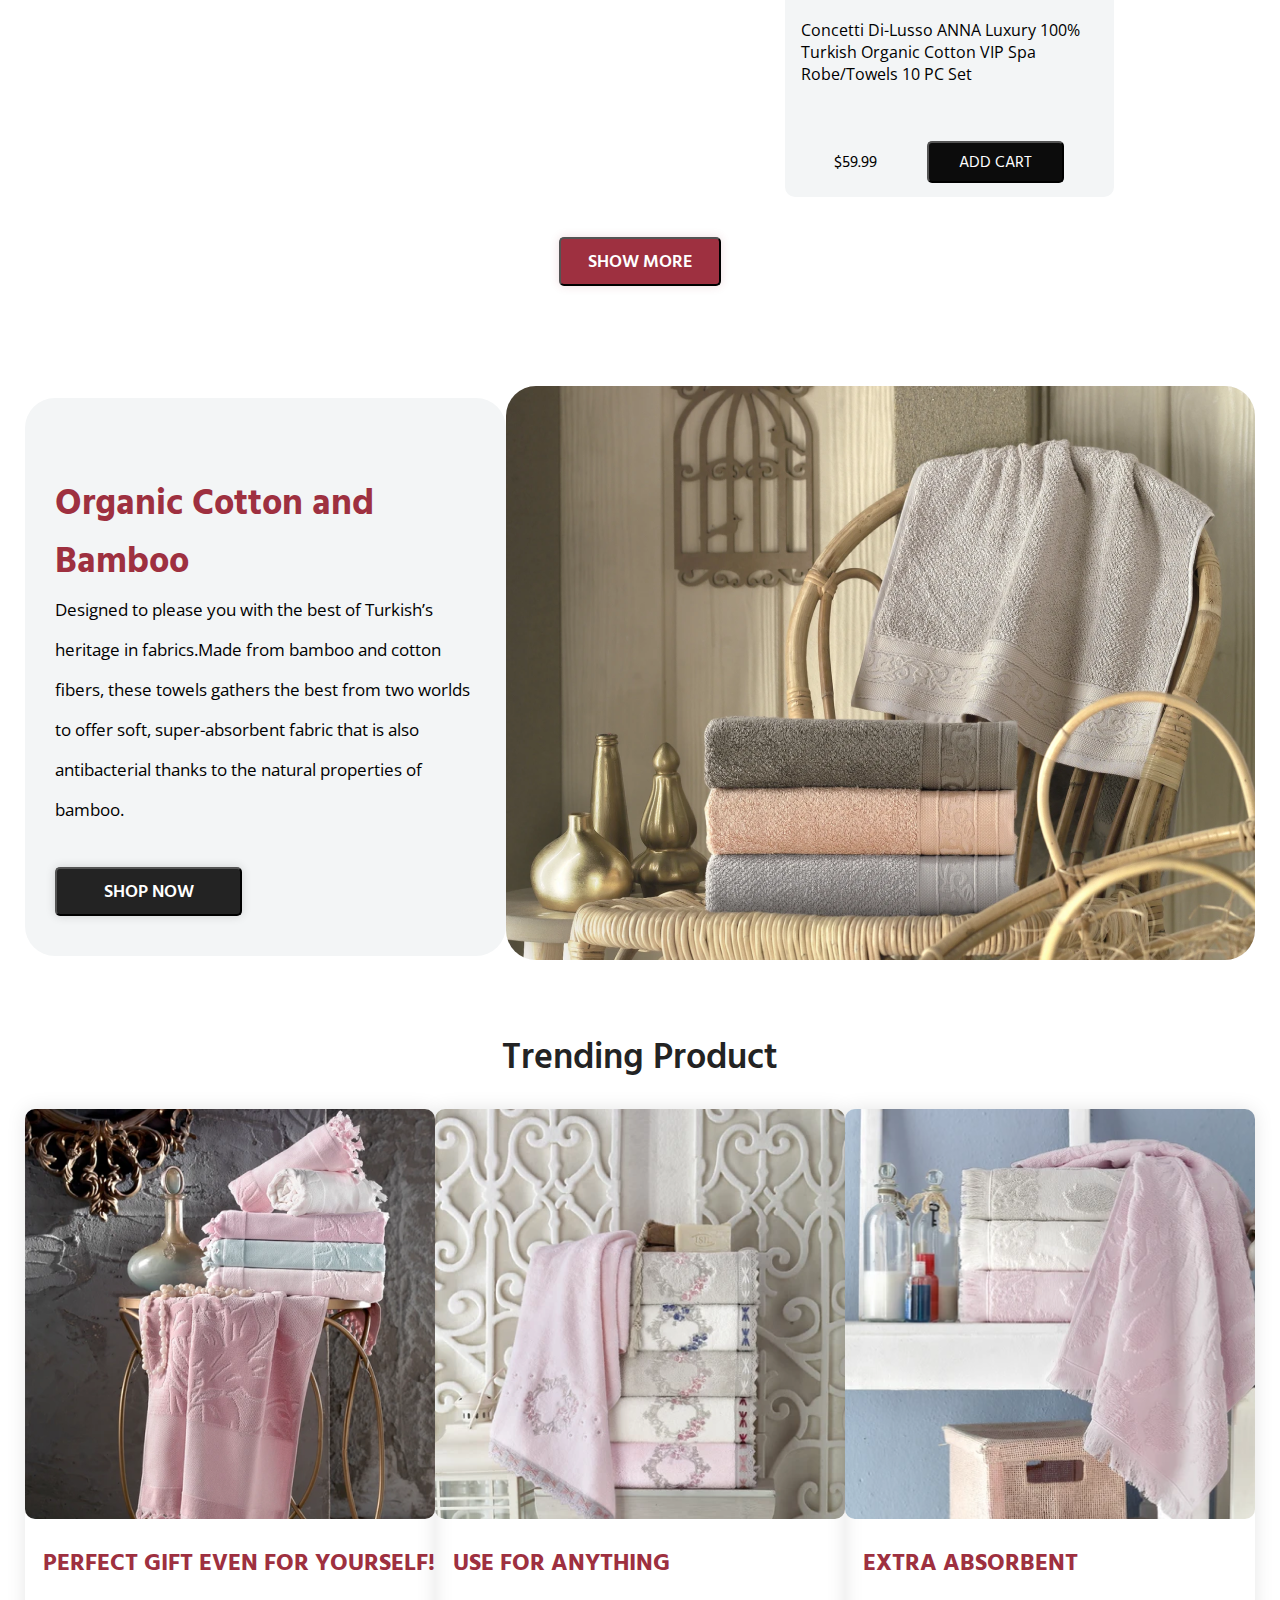
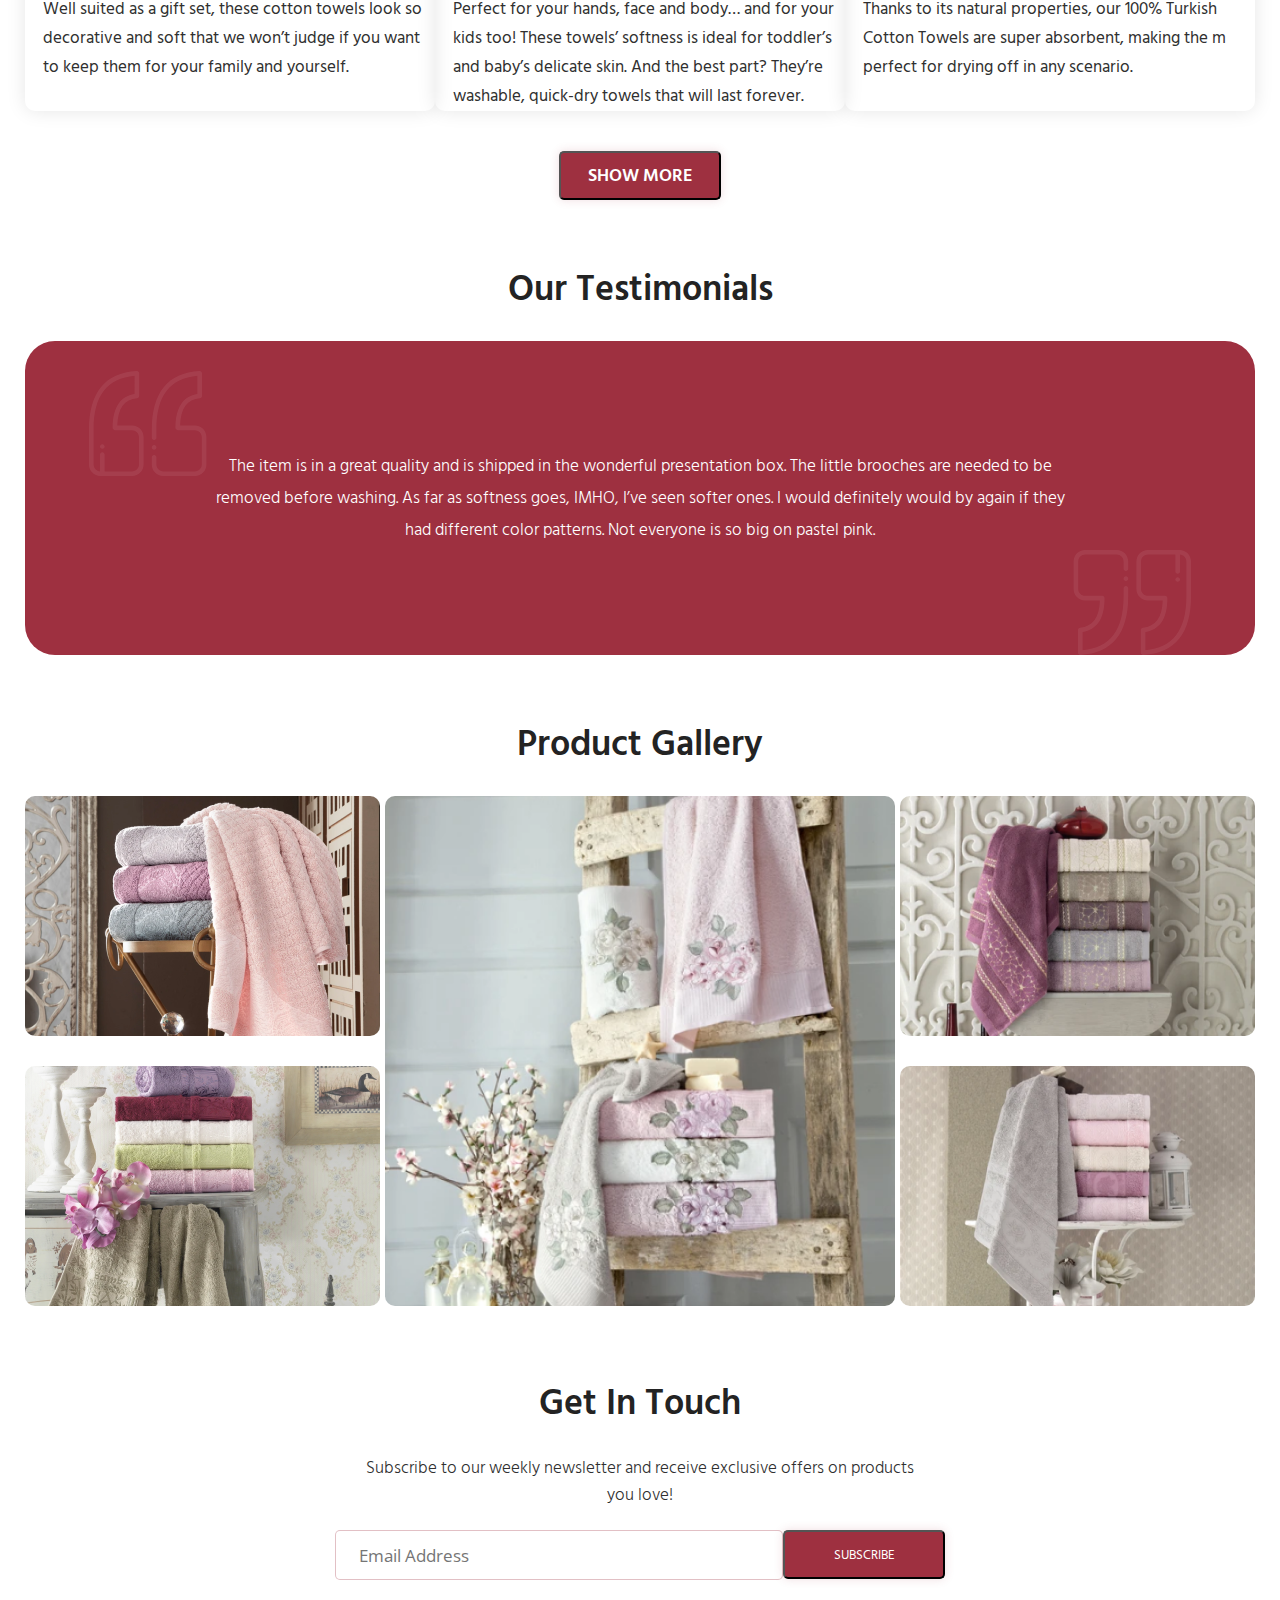
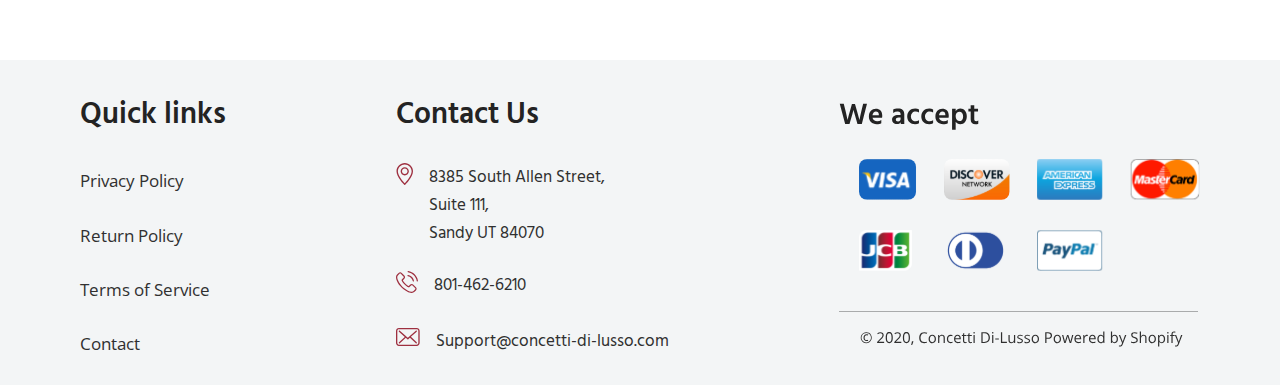
==== commit 62134c60: "finish" ====
--- a/index.html
+++ b/index.html
@@ -22,7 +22,7 @@
       <p class="title">FREE SHIPPING! Orders $35+</p>
 
       <div class="address">
-        <p><img src="Group 8.svg" alt="" /></p>
+        <p class="location-logo"><img src="Group 8.svg" alt="" /></p>
         <p>8385 South Allen Street, Suite 111, Sandy UT 84070</p>
       </div>
     </header>
@@ -30,7 +30,7 @@
       <div class="brand-name">CONCETTI DI-LUSSO</div>
       <div class="butten-nav">
         <div class="home-butten">Home</div>
-        <div class="nav-text">Towels<img src="Vector 1.svg" alt="" /></div>
+        <div class="nav-text">Towels<img src="Vector 1.svg" alt="" style="margin-left: 9px;"/></div>
         <div class="nav-text">Robes</div>
         <div class="nav-text">Bathroom Sets</div>
       </div>
@@ -194,11 +194,20 @@
       </div>
       <div class="footer-parts">
         <div class="footer-head">Contact Us</div>
-        <div class="footer-text">8385 South Allen Street,
-          Suite 111,
+        <div class="footer-text2">
+          <div style="margin-right: 16px;"><img src="Group 56.svg" alt=""></div>
+          <div>8385 South Allen Street,</br>
+          Suite 111,</br>
           Sandy UT 84070</div>
-        <div class="footer-text">801-462-6210</div>
-        <div class="footer-text">Support@concetti-di-lusso.com</div>
+        </div>
+        <div class="footer-text2">
+          <div style="margin-right: 16px;"><img src="Group (3).svg" alt=""></div>
+          <div>801-462-6210</div>
+        </div>
+        <div class="footer-text2">
+          <div style="margin-right: 16px;"><img src="Group (4).svg" alt=""></div>
+          <div>Support@concetti-di-lusso.com</div>
+        </div>
       </div>
       <div>
         <img src="Group 61.svg" alt="">
--- a/style.css
+++ b/style.css
@@ -33,7 +33,11 @@
   font-weight: 400;
   font-size: 14px;
 }
-
+.phone-logo,
+.mail-logo,
+.location-logo{
+  margin-right: 14px;
+}
 .title {
   font-weight: 600;
   size: 18px;
@@ -144,7 +148,7 @@
 }
 
 .main-content {
-  max-width: 1280px;
+  max-width: 1300px;
   padding: 0 80px;
 }
 .benefit {
@@ -156,6 +160,7 @@
   font-weight: 600;
   font-size: 36px;
   text-align: center;
+  margin-top: 80px;
 }
 .Explore-More {
   font-weight: 600;
@@ -232,7 +237,7 @@
   box-shadow: 0px 0px 10px rgba(158, 48, 64, 0.17);
   border-radius: 5px;
   color: #ffffff;
-  margin-top: 60px;
+  margin-top: 40px;
 }
 .Organic {
   background: #f3f5f6;
@@ -280,8 +285,8 @@
   font-weight: 600;
   font-size: 36px;
   color: #232323;
-  margin-top: 35px;
-  margin-bottom: 35px;
+  margin-top: 60px;
+  margin-bottom: 23px;
   text-align: center;
 }
 .Trending-Product {
@@ -413,6 +418,13 @@
   font-size: 17px;  
   color: #303030;
 }
+.footer-text2{
+  font-family: 'Open Sans';
+  font-weight: 400;
+  font-size: 17px;  
+  color: #303030;
+  display: flex;
+}
 .footer-parts{
   display: flex;
   flex-direction: column;
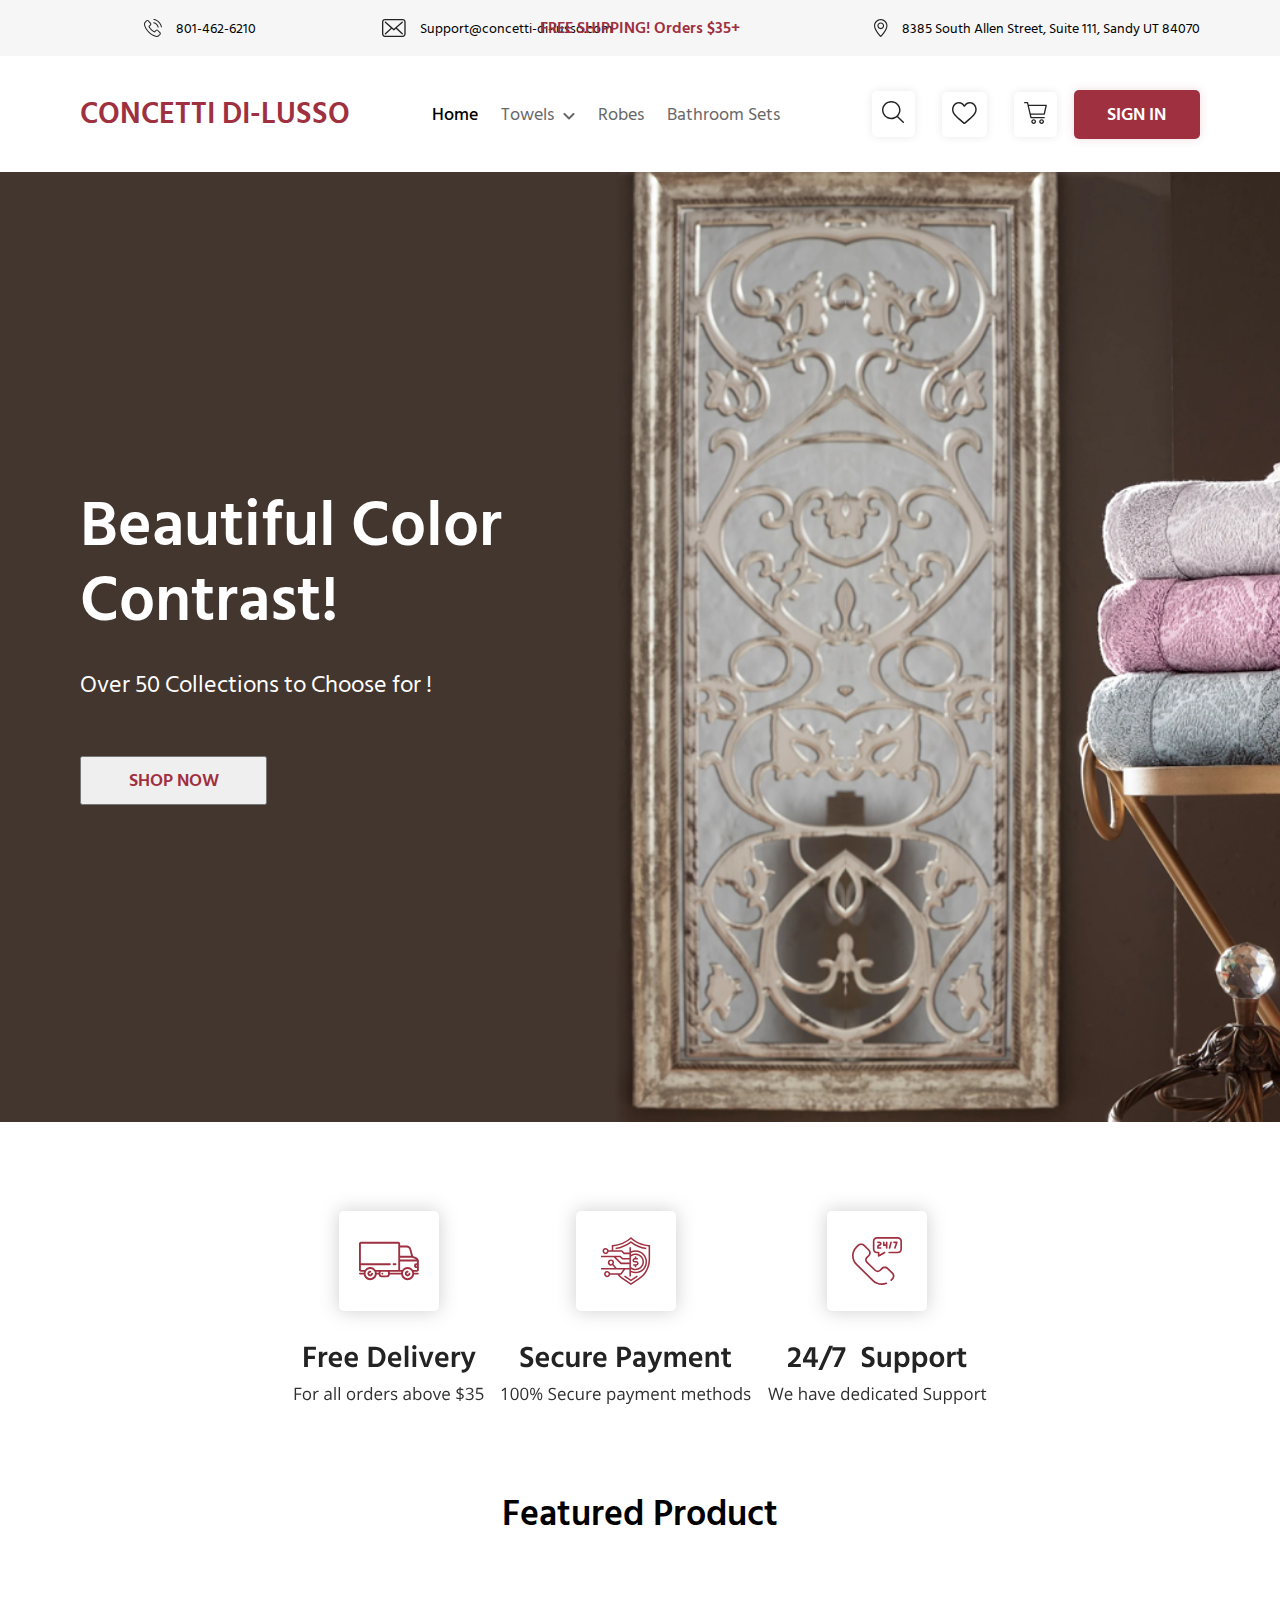
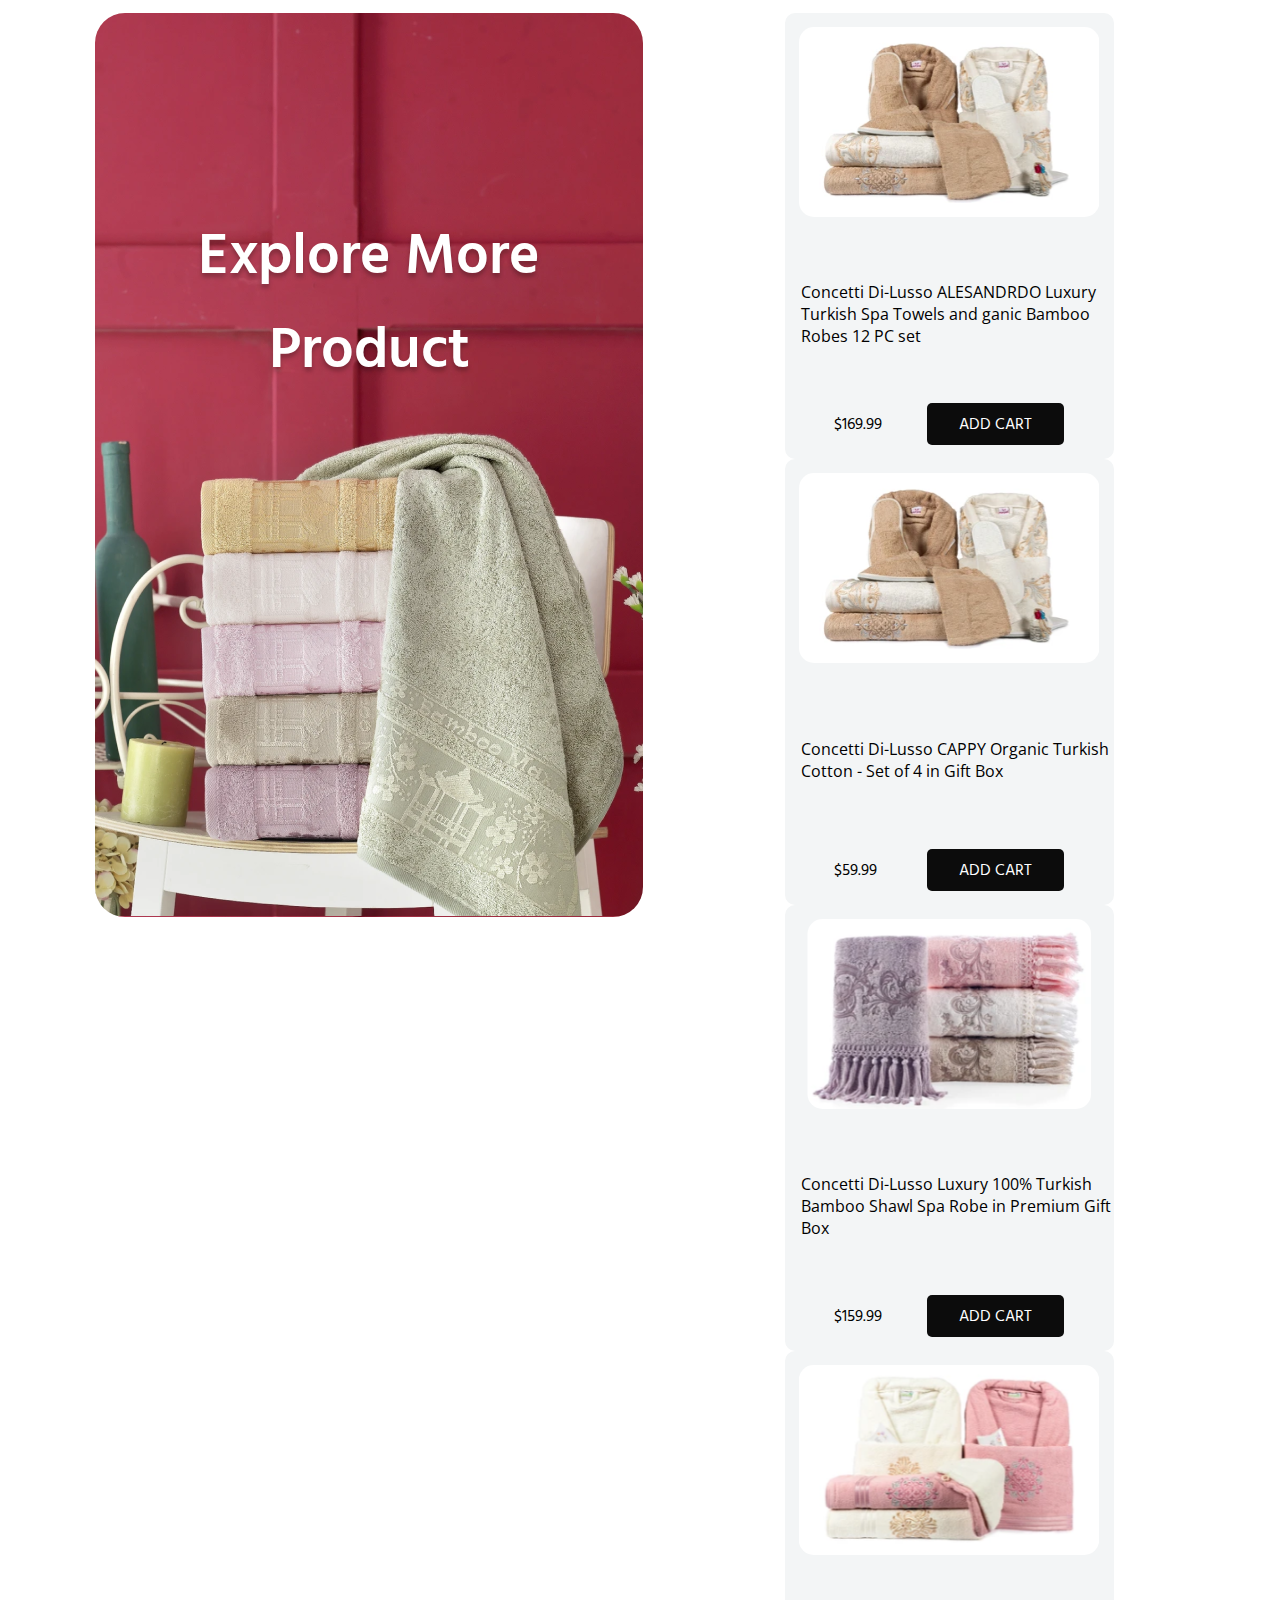
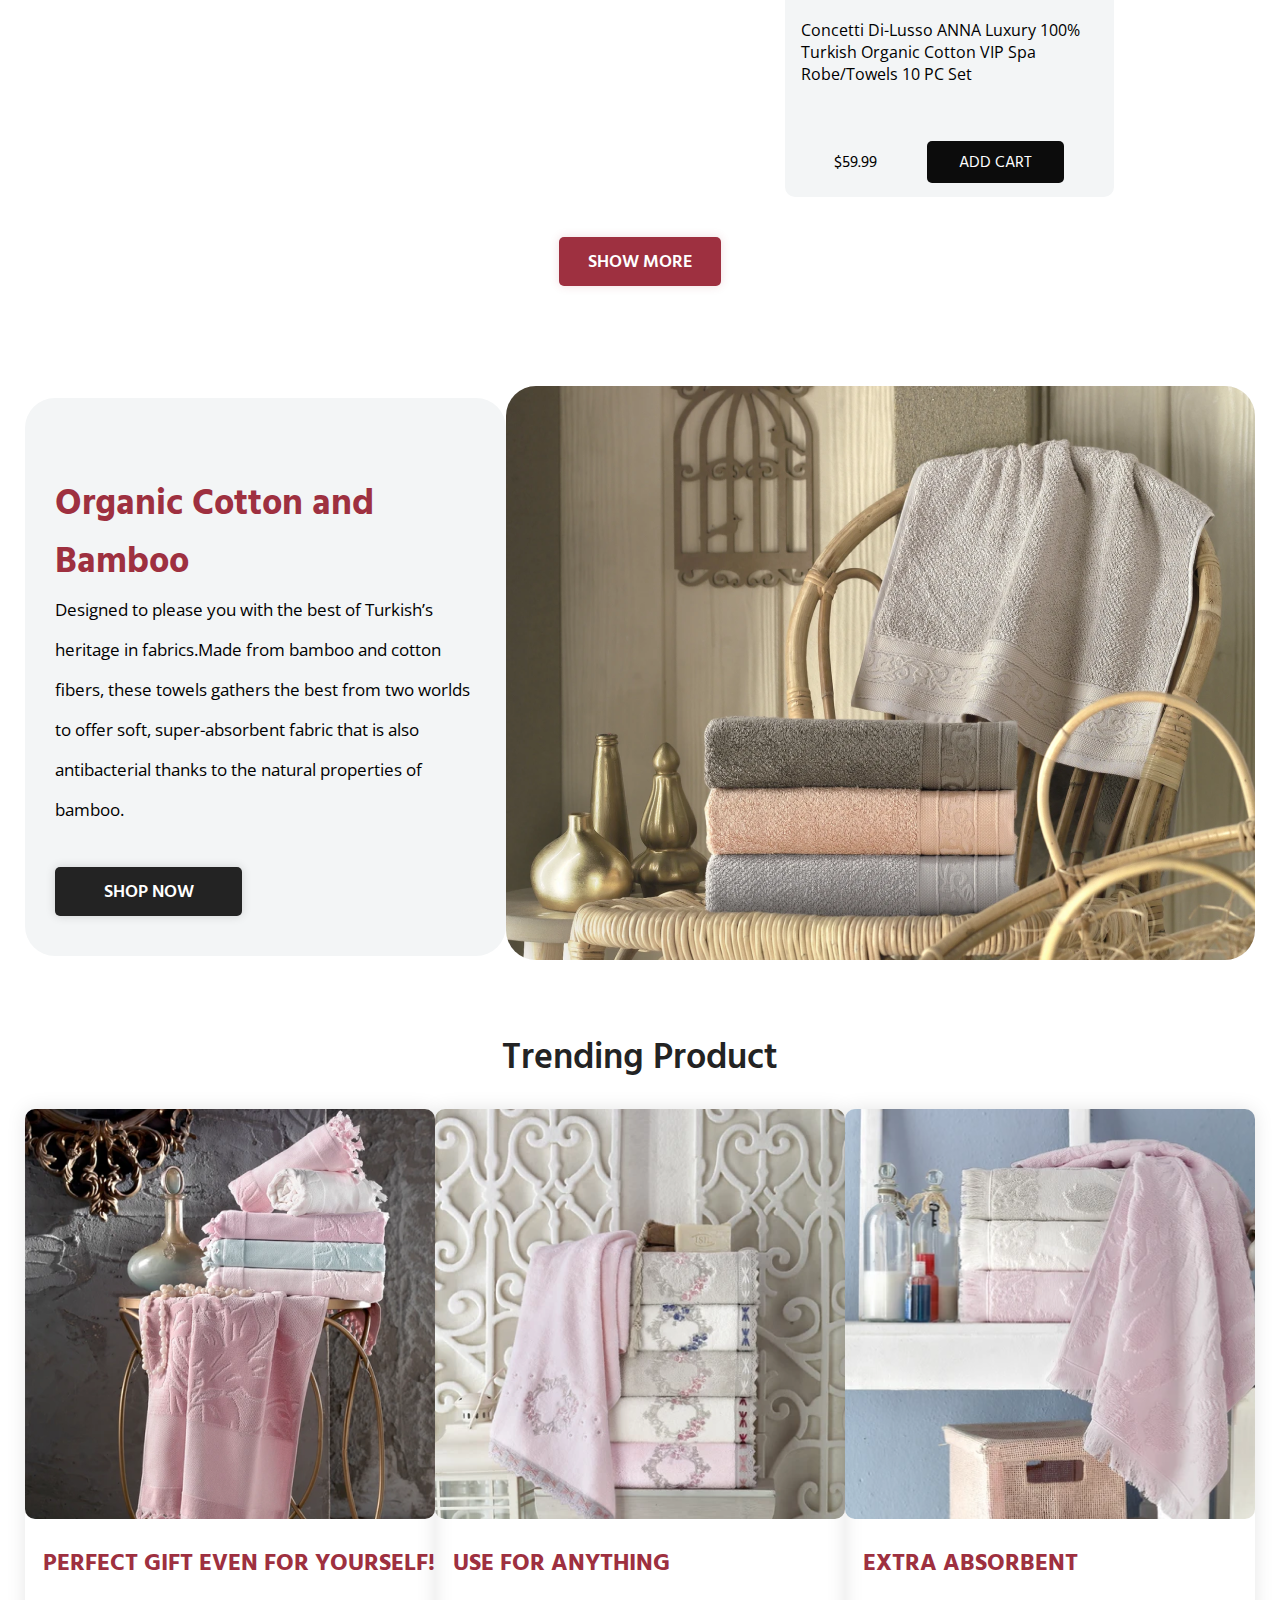
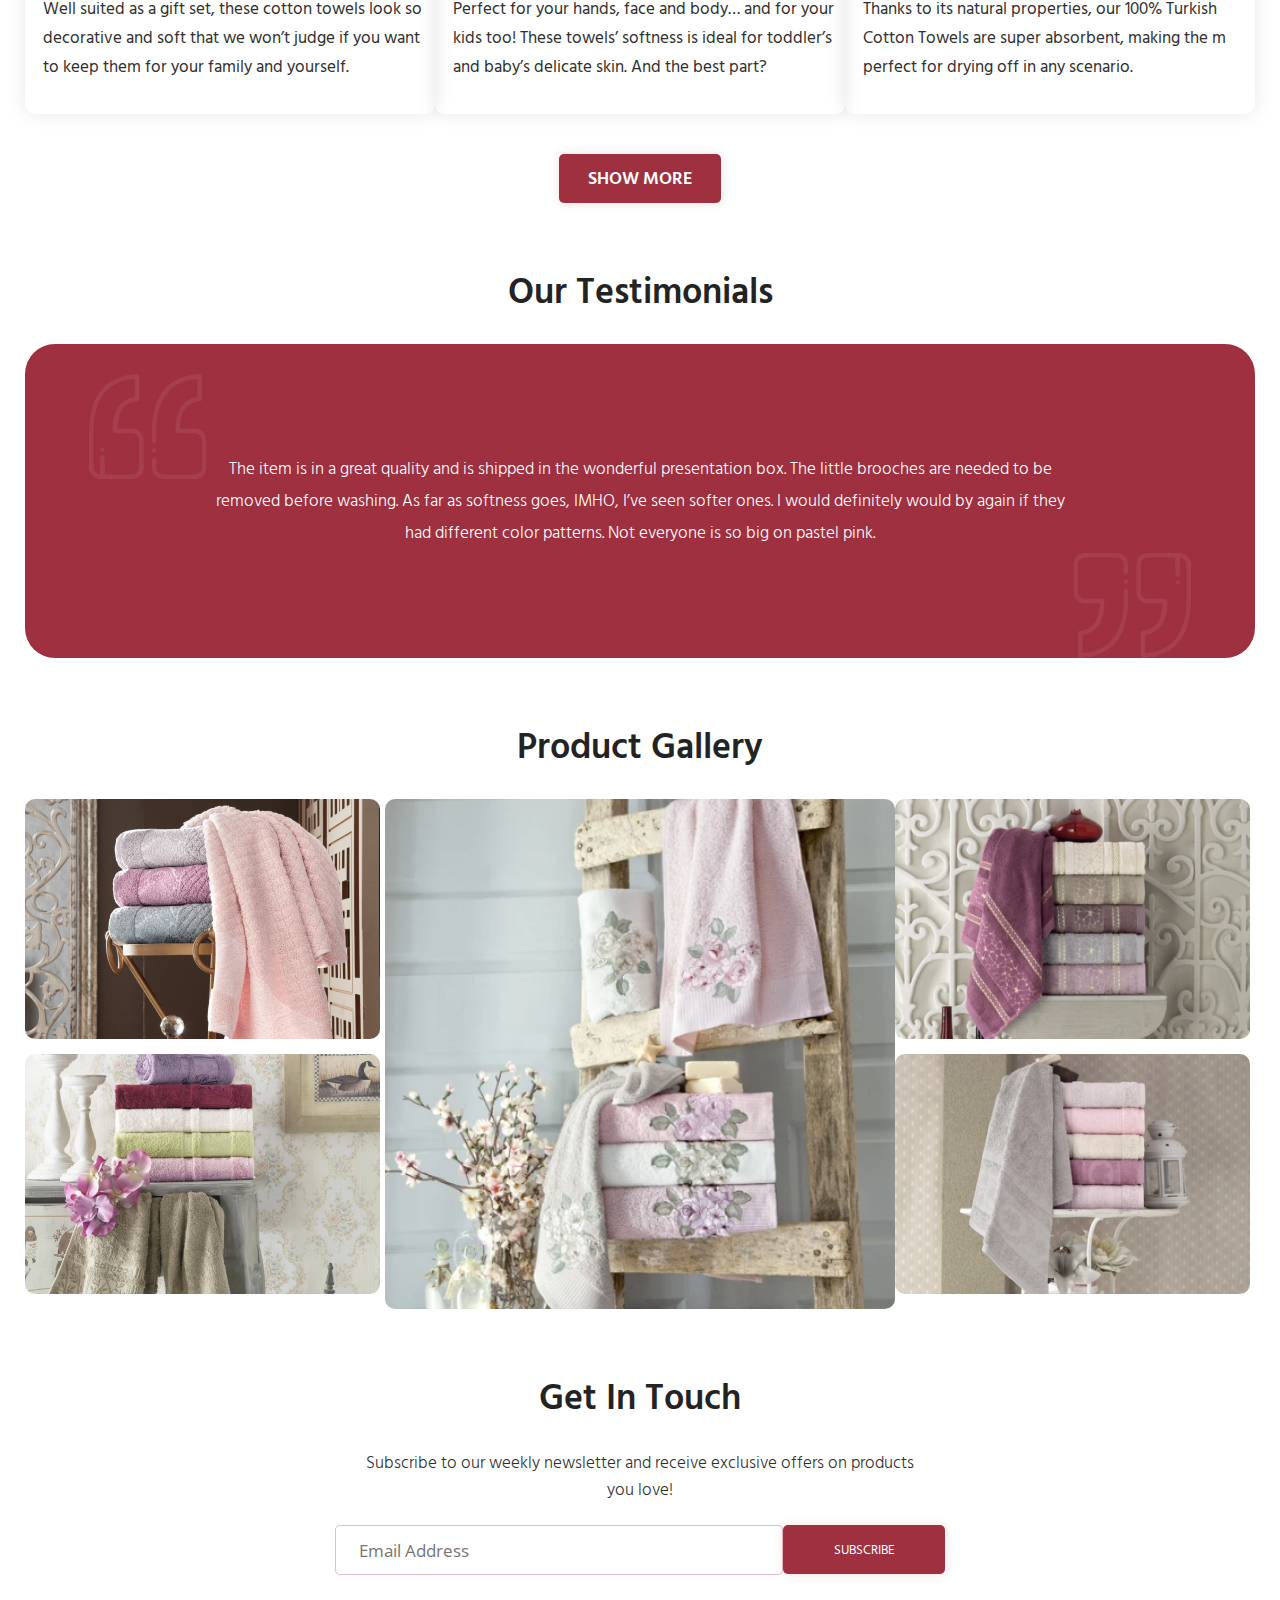
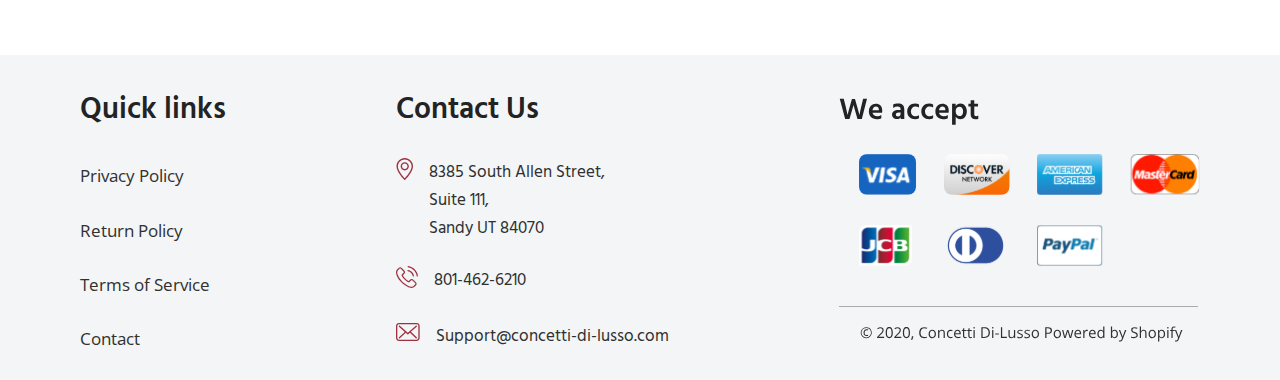
==== commit 365a184b: "gride" ====
--- a/index.html
+++ b/index.html
@@ -10,11 +10,11 @@
     <header>
       <div class="contact-info">
         <div class="phone">
-          <p class="phone-logo"><img src="Group.svg" alt="" /></p>
+          <img class="phone-logo" src="Group.svg" alt="" />
           <p>801-462-6210</p>
         </div>
         <div class="Support">
-          <p class="mail-logo"><img src="Group (1).svg" alt="" /></p>
+          <img class="mail-logo" src="Group (1).svg" alt="" />
           <p>Support@concetti-di-lusso.com</p>
         </div>
       </div>
@@ -22,7 +22,7 @@
       <p class="title">FREE SHIPPING! Orders $35+</p>
 
       <div class="address">
-        <p class="location-logo"><img src="Group 8.svg" alt="" /></p>
+        <img class="location-logo" src="Group 8.svg" alt="" />
         <p>8385 South Allen Street, Suite 111, Sandy UT 84070</p>
       </div>
     </header>
@@ -120,7 +120,7 @@
             <p class="second-head">USE FOR ANYTHING</p>
             <p class="second-text">
               Perfect for your hands, face and body… and for your kids too! These towels’ softness is ideal for toddler’s and baby’s delicate skin. And the best
-              part? They’re washable, quick-dry towels that will last forever.
+              part?
             </p>
           </div>
           <div class="second">
@@ -156,17 +156,11 @@
           <p>Product Gallery</p>
         </div>
         <div class="Gallery">
-          <div class="Gallery1">
-            <div><img src="image 21.png" alt="" style="border-radius: 10px" /></div>
-            <div><img src="image 22.png" alt="" style="border-radius: 10px" /></div>
-          </div>
-          <div class="Gallery2">
-            <div><img src="image 18.png" alt="" style="border-radius: 10px" /></div>
-          </div>
-          <div class="Gallery3">
-            <div><img src="image 20.png" alt="" style="border-radius: 10px" /></div>
-            <div><img src="image 19.png" alt="" style="border-radius: 10px" /></div>
-          </div>
+          <img class="item" src="image 21.png" alt="" style="border-radius: 10px" />
+          <img class="item" src="image 22.png" alt="" style="border-radius: 10px" />
+          <img class="item" src="image 18.png" alt="" style="border-radius: 10px" />
+          <img class="item" src="image 20.png" alt="" style="border-radius: 10px" />
+          <img class="item" src="image 19.png" alt="" style="border-radius: 10px" />
         </div>
         <div class="Trending">
           <p>Get In Touch</p>
--- a/style.css
+++ b/style.css
@@ -32,10 +32,13 @@
   display: flex;
   font-weight: 400;
   font-size: 14px;
-}
+  align-items: center;
+  justify-content: space-between;
+}
+
 .phone-logo,
 .mail-logo,
-.location-logo{
+.location-logo {
   margin-right: 14px;
 }
 .title {
@@ -69,6 +72,7 @@
   font-weight: 600;
   font-size: 18px;
   color: #fff;
+  border: 0;
 }
 nav {
   display: flex;
@@ -177,13 +181,16 @@
   margin-left: 70px;
   padding-top: 195px;
 }
+.Explore-More:hover {
+  cursor: pointer;
+}
 .pr-text {
   font-family: "Open Sans";
   font-style: normal;
   font-weight: 400;
   font-size: 16px;
   text-align: left;
-  padding-left:5% ;
+  padding-left: 5%;
 }
 .first {
   background: #f3f5f6;
@@ -196,7 +203,7 @@
   flex-direction: column;
   justify-content: space-between;
 }
-.price{
+.price {
   display: flex;
   flex-direction: row;
   justify-content: space-between;
@@ -210,8 +217,9 @@
   height: 42px;
   font-family: "Hind Siliguri";
   font-size: 16px;
-}
-.ad-butten:hover{
+  border: 0;
+}
+.ad-butten:hover {
   cursor: pointer;
 }
 .sec2 {
@@ -238,6 +246,7 @@
   border-radius: 5px;
   color: #ffffff;
   margin-top: 40px;
+  border: 0;
 }
 .Organic {
   background: #f3f5f6;
@@ -267,6 +276,7 @@
   width: 187px;
   height: 49px;
   margin-top: 37px;
+  border: 0;
 }
 
 .org-img {
@@ -314,6 +324,7 @@
   color: #303030;
   line-height: 29px;
   padding-left: 18px;
+  padding-bottom: 2rem;
 }
 .big-red {
   background-color: #9e3040;
@@ -345,23 +356,32 @@
   align-self: flex-end;
 }
 .Gallery {
-  display: flex;
-  justify-content: space-between;
-}
-.Gallery1 {
-  display: flex;
-  flex-direction: column;
-  justify-content: space-between;
-}
-.Gallery2 {
-  display: flex;
-  flex-direction: column;
-  justify-content: space-between;
-}
-.Gallery3 {
-  display: flex;
-  flex-direction: column;
-  justify-content: space-between;
+  display: grid;
+  grid-template-rows: repeat(2, 1fr);
+  grid-template-columns: repeat(3, 1fr);
+}
+.item:nth-child(1) {
+  grid-row: 1;
+  grid-column: 1;
+}
+
+.item:nth-child(2) {
+  grid-row: 2;
+  grid-column: 1;
+}
+
+.item:nth-child(3) {
+  grid-row-start: 1;
+  grid-row-end: 3;
+  grid-column: 2;
+}
+.item:nth-child(4) {
+  grid-row: 1;
+  grid-column: 3;
+}
+.item:nth-child(5) {
+  grid-row: 2;
+  grid-column: 3;
 }
 .sub-text {
   font-family: "Open Sans";
@@ -385,6 +405,7 @@
   height: 49px;
   background: #9e3040;
   color: #fff;
+  border: 0;
 }
 .email-text {
   border: 1px solid rgba(158, 48, 64, 0.3);
@@ -398,35 +419,35 @@
   color: #656565;
   padding-left: 23px;
 }
-.email-btn:hover{
-  cursor: pointer;
-}
-footer{
-  display: flex;
-  background: #F3F5F6;
+.email-btn:hover {
+  cursor: pointer;
+}
+footer {
+  display: flex;
+  background: #f3f5f6;
   justify-content: space-between;
   padding: 30px 80px;
 }
-.footer-head{
+.footer-head {
   color: #232323;
   font-weight: 600;
   font-size: 30px;
 }
-.footer-text{
-  font-family: 'Open Sans';
-  font-weight: 400;
-  font-size: 17px;  
+.footer-text {
+  font-family: "Open Sans";
+  font-weight: 400;
+  font-size: 17px;
   color: #303030;
 }
-.footer-text2{
-  font-family: 'Open Sans';
-  font-weight: 400;
-  font-size: 17px;  
+.footer-text2 {
+  font-family: "Open Sans";
+  font-weight: 400;
+  font-size: 17px;
   color: #303030;
   display: flex;
 }
-.footer-parts{
+.footer-parts {
   display: flex;
   flex-direction: column;
   justify-content: space-between;
-}+}
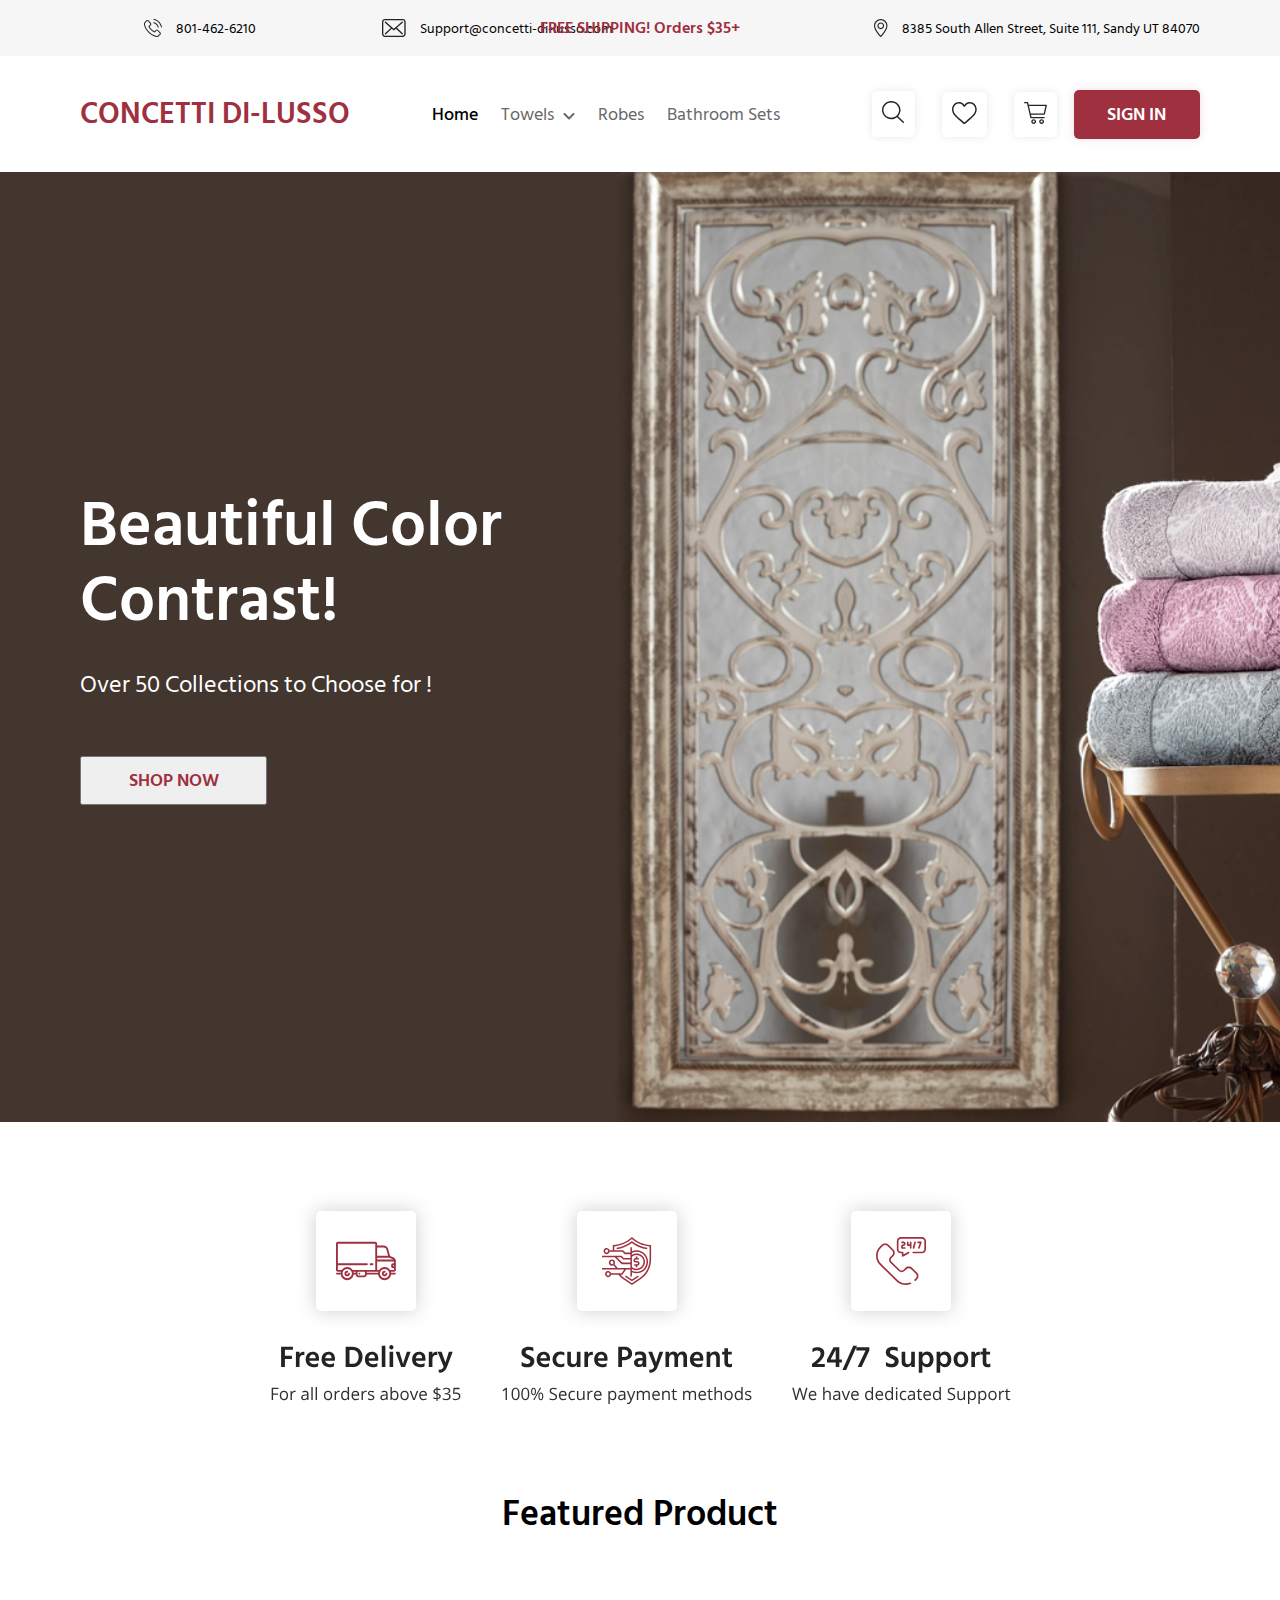
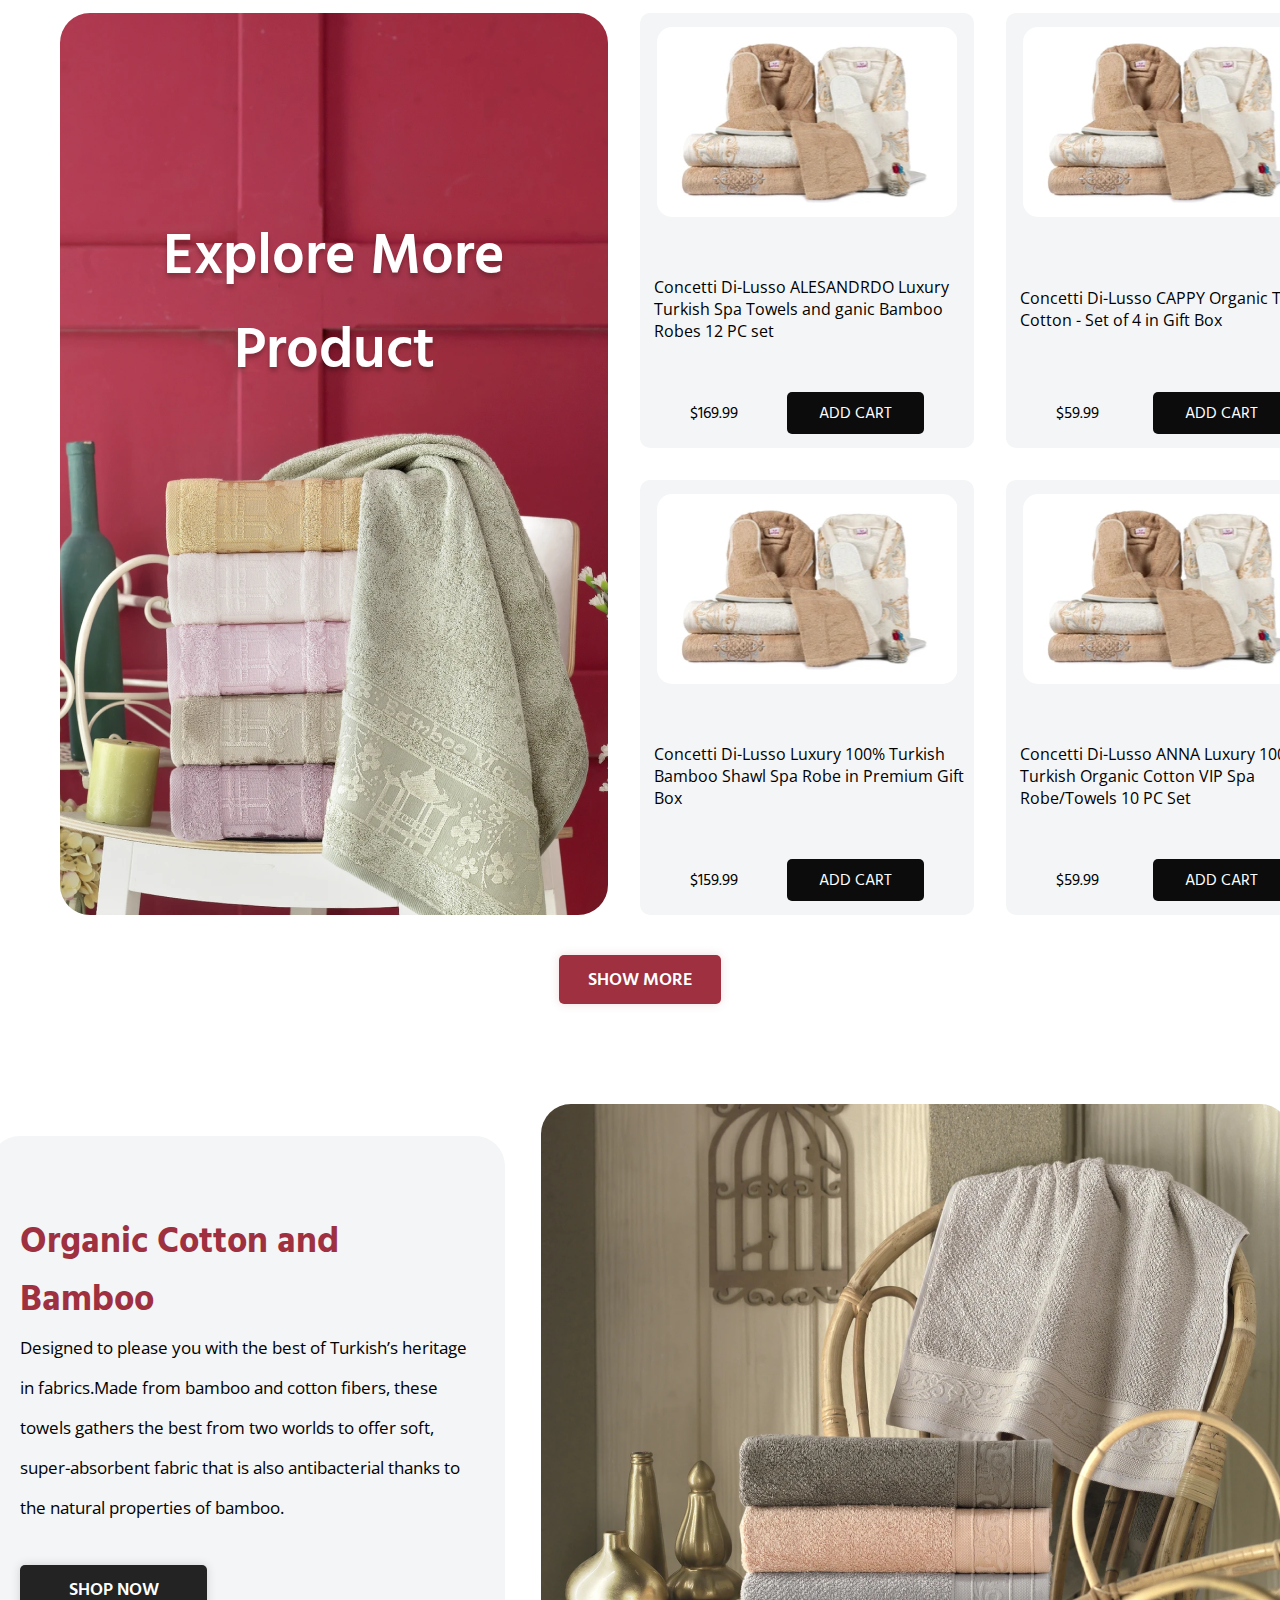
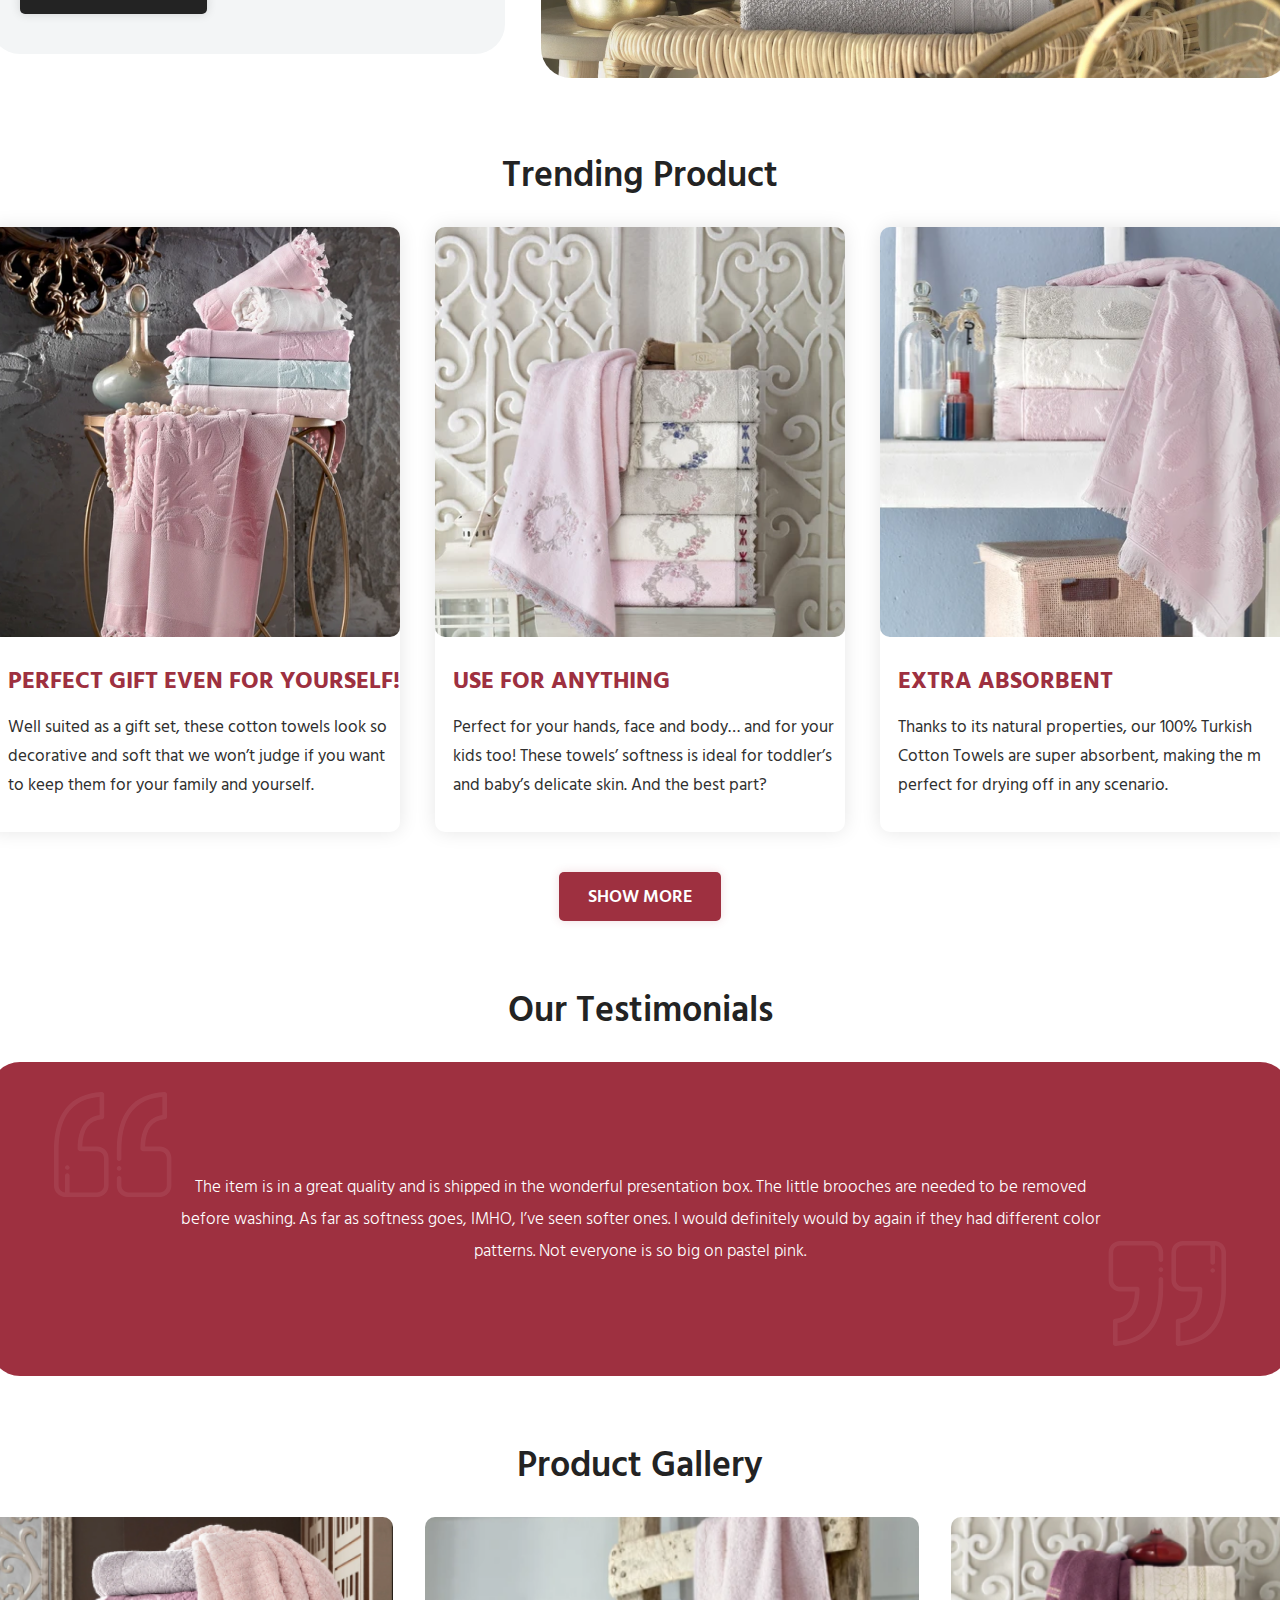
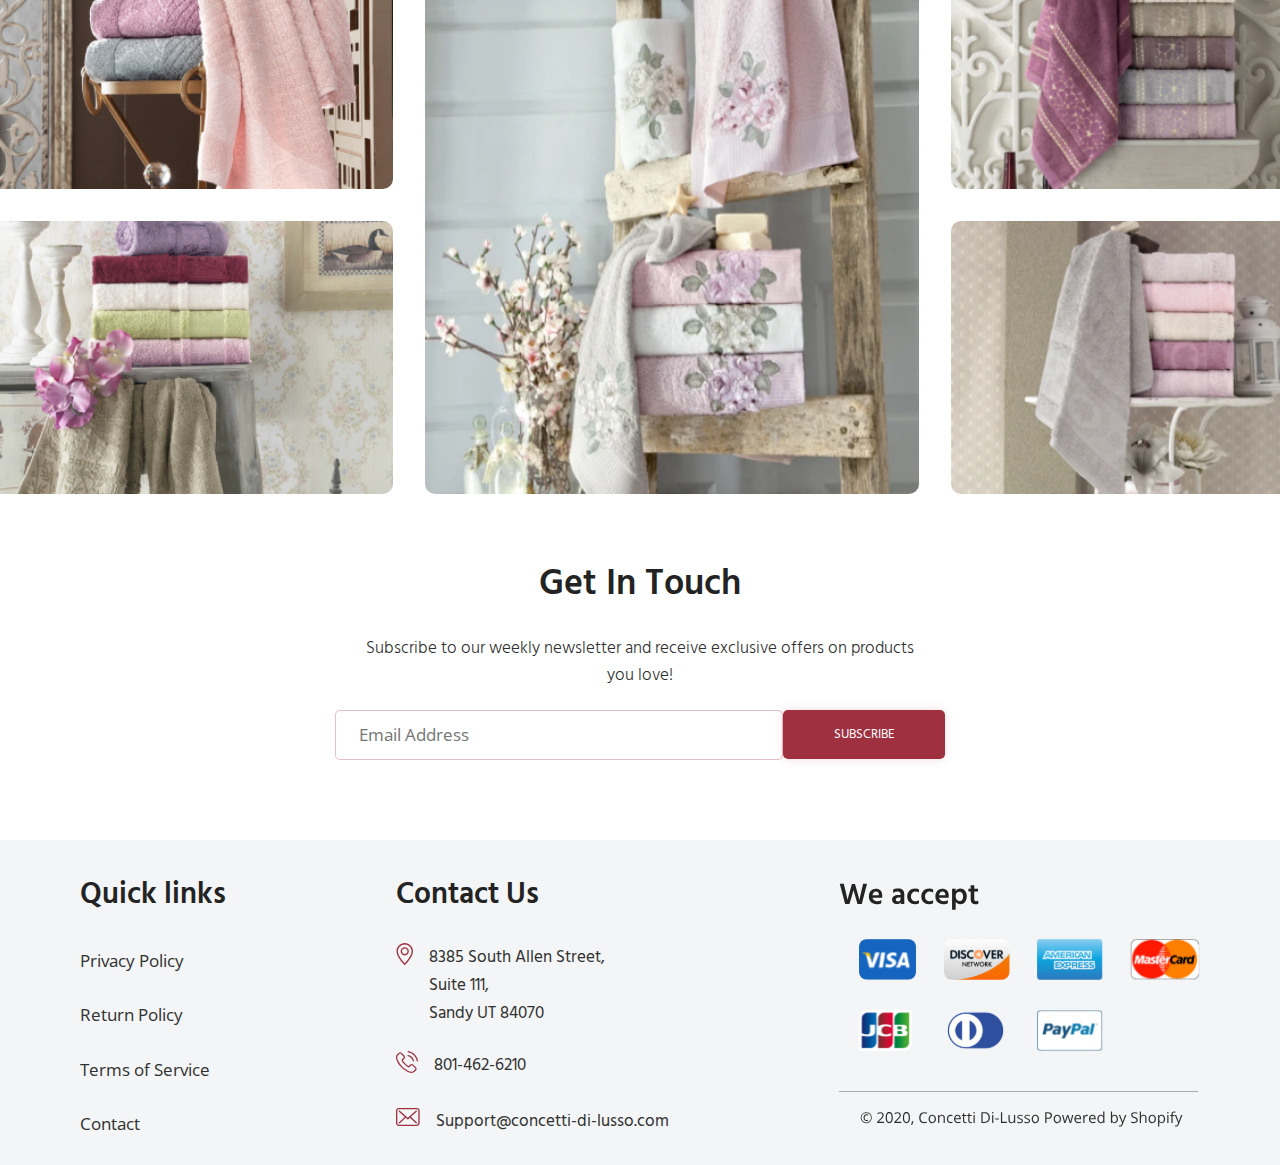
==== commit 535b1352: "end2" ====
--- a/index.html
+++ b/index.html
@@ -66,22 +66,22 @@
           </section>
           <section class="sec2">
             <div class="first">
-              <div><img src="image 3.svg" alt="" /></div>
+              <div class="sec2-img"><img src="image 3.svg" alt="" /></div>
               <div class="pr-text">Concetti Di-Lusso ALESANDRDO Luxury Turkish Spa Towels and ganic Bamboo Robes 12 PC set</div>
               <div class="price"><div style="align-self: center;">$169.99</div> <div><input type="button" value="ADD CART" class="ad-butten" /></div></div>
             </div>
             <div class="first">
-              <div><img src="image 3.svg" alt="" /></div>
+              <div class="sec2-img"><img src="image 3.svg" alt="" /></div>
               <div class="pr-text">Concetti Di-Lusso CAPPY Organic Turkish Cotton - Set of 4 in Gift Box</div>
               <div class="price"><div style="align-self: center;">$59.99</div><div><input type="button" value="ADD CART" class="ad-butten" /></div></div>
             </div>
             <div class="first">
-              <div><img src="image 5.svg" alt="" /></div>
+              <div class="sec2-img"><img src="image 3.svg" alt="" /></div>
               <div class="pr-text">Concetti Di-Lusso Luxury 100% Turkish Bamboo Shawl Spa Robe in Premium Gift Box</div>
               <div class="price"><div style="align-self:center;">$159.99</div><div><input type="button" value="ADD CART" class="ad-butten" /></div></div>
             </div>
             <div class="first">
-              <div><img src="image 6.svg" alt="" /></div>
+              <div class="sec2-img"><img src="image 3.svg" alt="" /></div>
               <div class="pr-text">Concetti Di-Lusso ANNA Luxury 100% Turkish Organic Cotton VIP Spa Robe/Towels 10 PC Set</div>
               <div class="price"><div style="align-self: center;">$59.99</div><div><input type="button" value="ADD CART" class="ad-butten" /></div></div>
             </div>
--- a/style.css
+++ b/style.css
@@ -172,7 +172,7 @@
   color: #ffffff;
   background-image: url(image\ 14.png);
   width: 548px;
-  height: 709px;
+  height: 707px;
   border: #fff;
   border-radius: 30px;
   text-shadow: 0px 4px 4px rgba(0, 0, 0, 0.25);
@@ -190,13 +190,11 @@
   font-weight: 400;
   font-size: 16px;
   text-align: left;
-  padding-left: 5%;
+  padding-left: 14px;
 }
 .first {
   background: #f3f5f6;
   border-radius: 10px;
-  width: 329px;
-  height: 418px;
   text-align: center;
   padding: 14px 0;
   display: flex;
@@ -208,6 +206,9 @@
   flex-direction: row;
   justify-content: space-between;
   padding: 0 15%;
+}
+.sec2-img{
+  margin: 0 17px;
 }
 .ad-butten {
   background: #0c0c0c;
@@ -223,13 +224,13 @@
   cursor: pointer;
 }
 .sec2 {
-  display: flex;
-  flex-direction: row;
-  flex-wrap: wrap;
-  align-content: space-around;
-  width: 70%;
-  justify-content: space-around;
+  display: grid;
+  grid-template-rows: repeat(2, 1fr);
+  grid-template-columns: repeat(2, 1fr);
+  column-gap: 2rem;
+  row-gap: 2rem;
   margin-top: 70px;
+  margin-left: 2rem;
 }
 article {
   display: flex;
@@ -352,36 +353,49 @@
   opacity: 0.7;
   transform: rotate(180deg);
   padding-left: 64px;
-  padding-bottom: 30px;
+  padding-top: 30px;
   align-self: flex-end;
 }
 .Gallery {
   display: grid;
   grid-template-rows: repeat(2, 1fr);
-  grid-template-columns: repeat(3, 1fr);
-}
+  grid-template-columns: 31% 38% 31%;
+  column-gap: 2rem;
+  row-gap: 2rem;
+}
+
 .item:nth-child(1) {
   grid-row: 1;
   grid-column: 1;
+  width: 100%;
+  height: 100%;
 }
 
 .item:nth-child(2) {
   grid-row: 2;
   grid-column: 1;
+  width: 100%;
+  height: 100%;
 }
 
 .item:nth-child(3) {
   grid-row-start: 1;
   grid-row-end: 3;
   grid-column: 2;
+  width: 100%;
+  height: 100%;
 }
 .item:nth-child(4) {
   grid-row: 1;
   grid-column: 3;
+  width: 100%;
+  height: 100%;
 }
 .item:nth-child(5) {
   grid-row: 2;
   grid-column: 3;
+  width: 100%;
+  height: 100%;
 }
 .sub-text {
   font-family: "Open Sans";
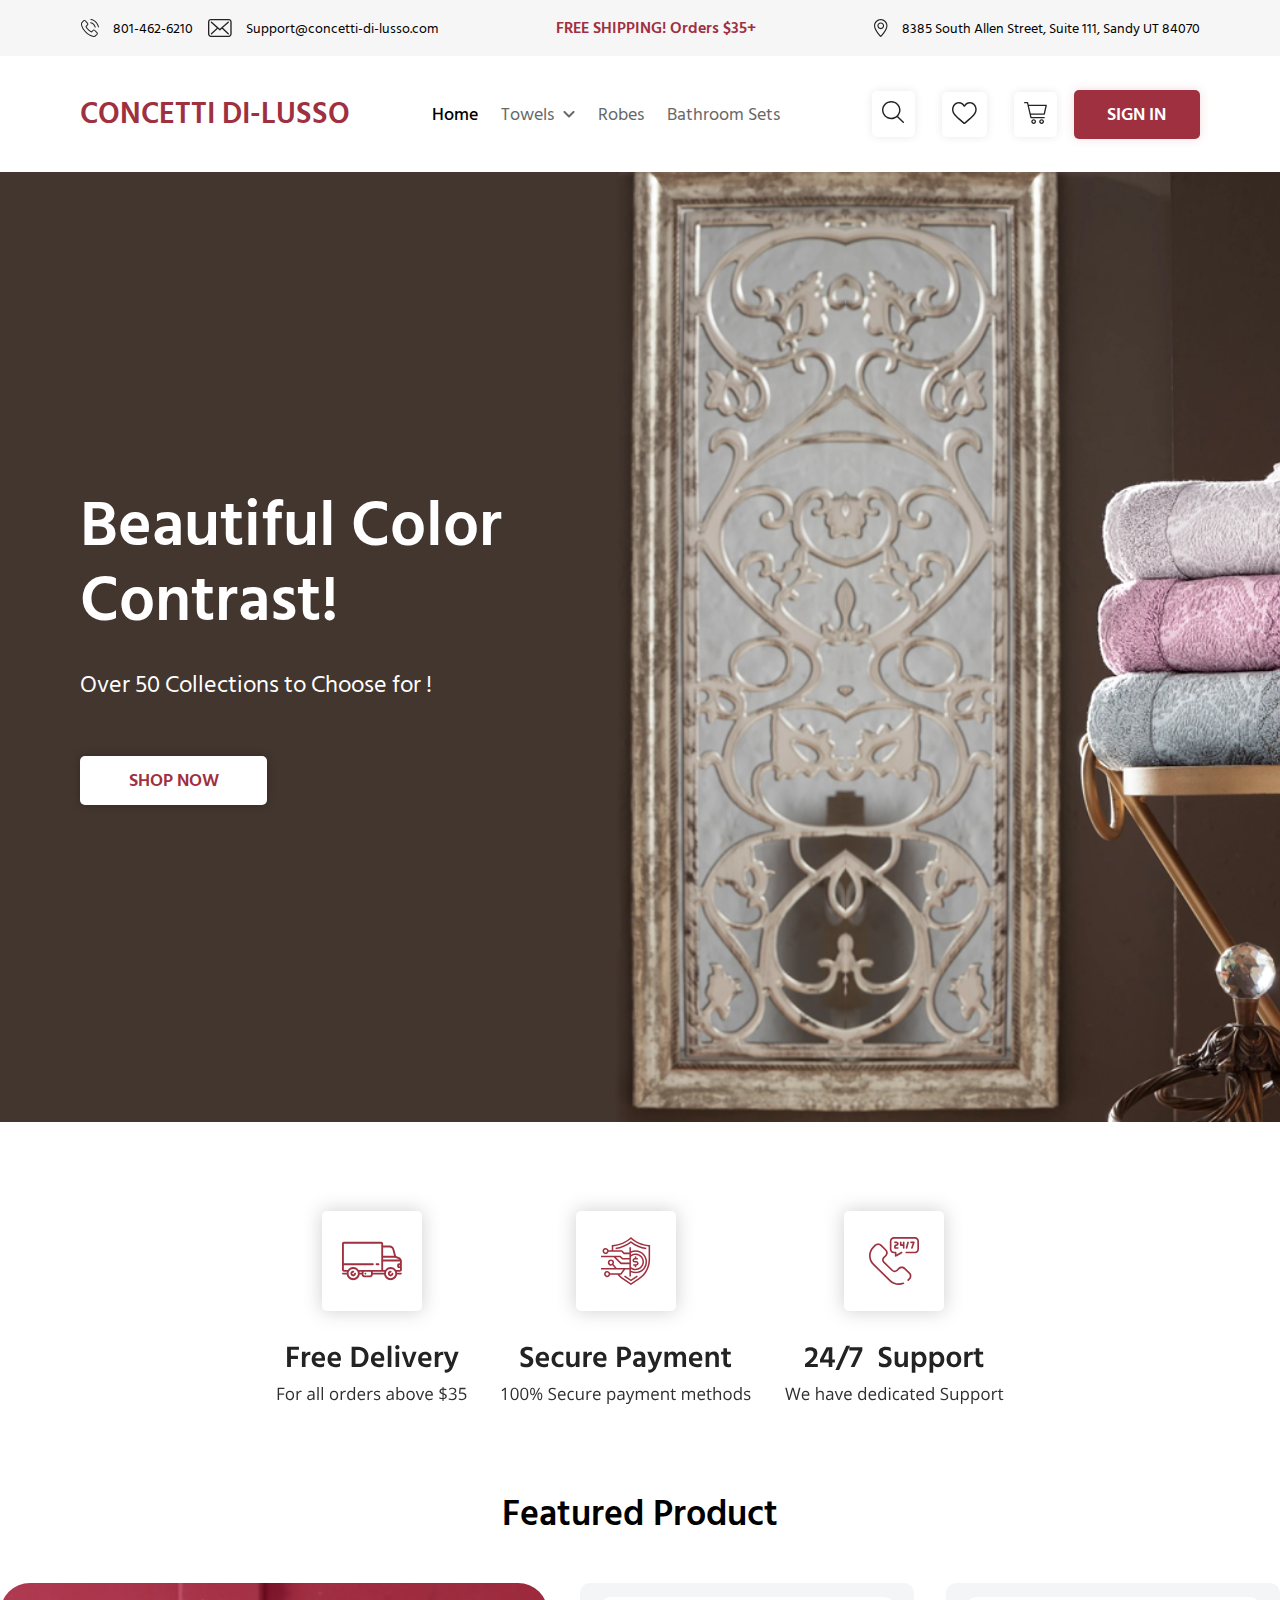
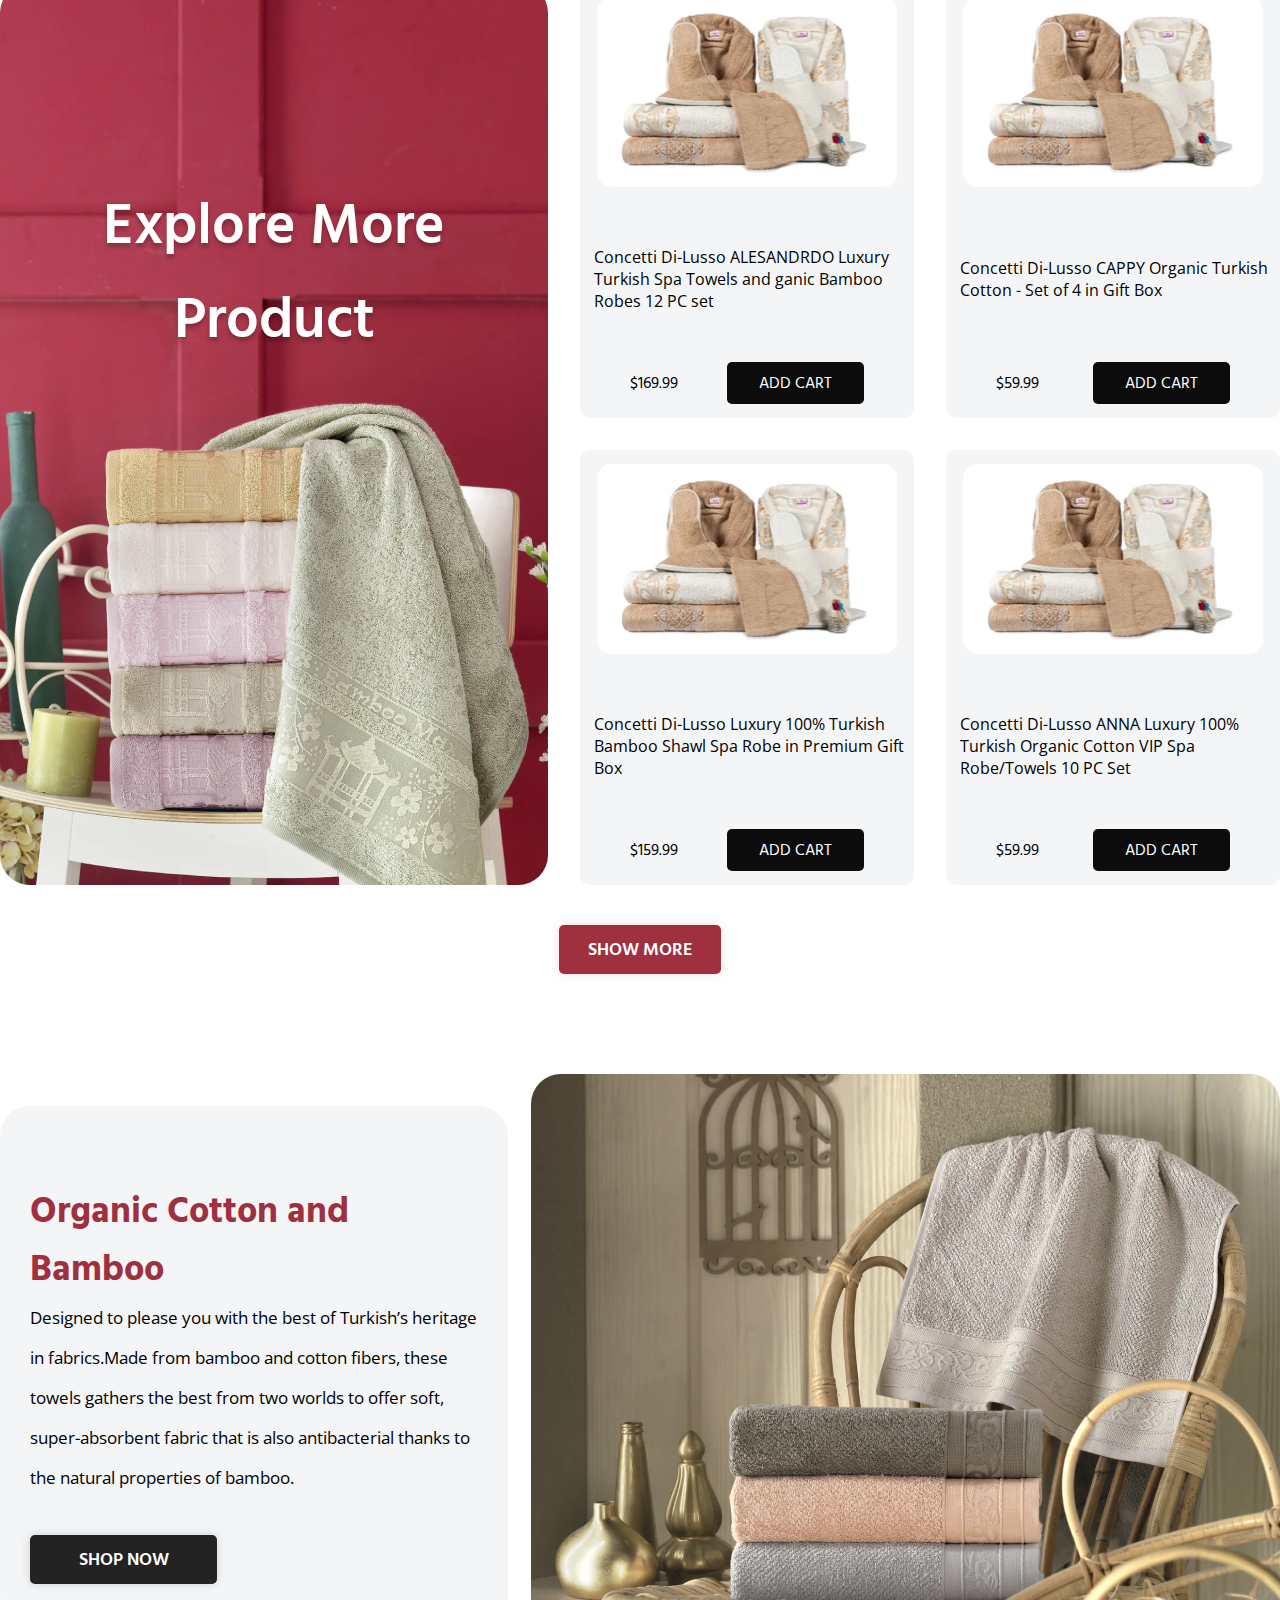
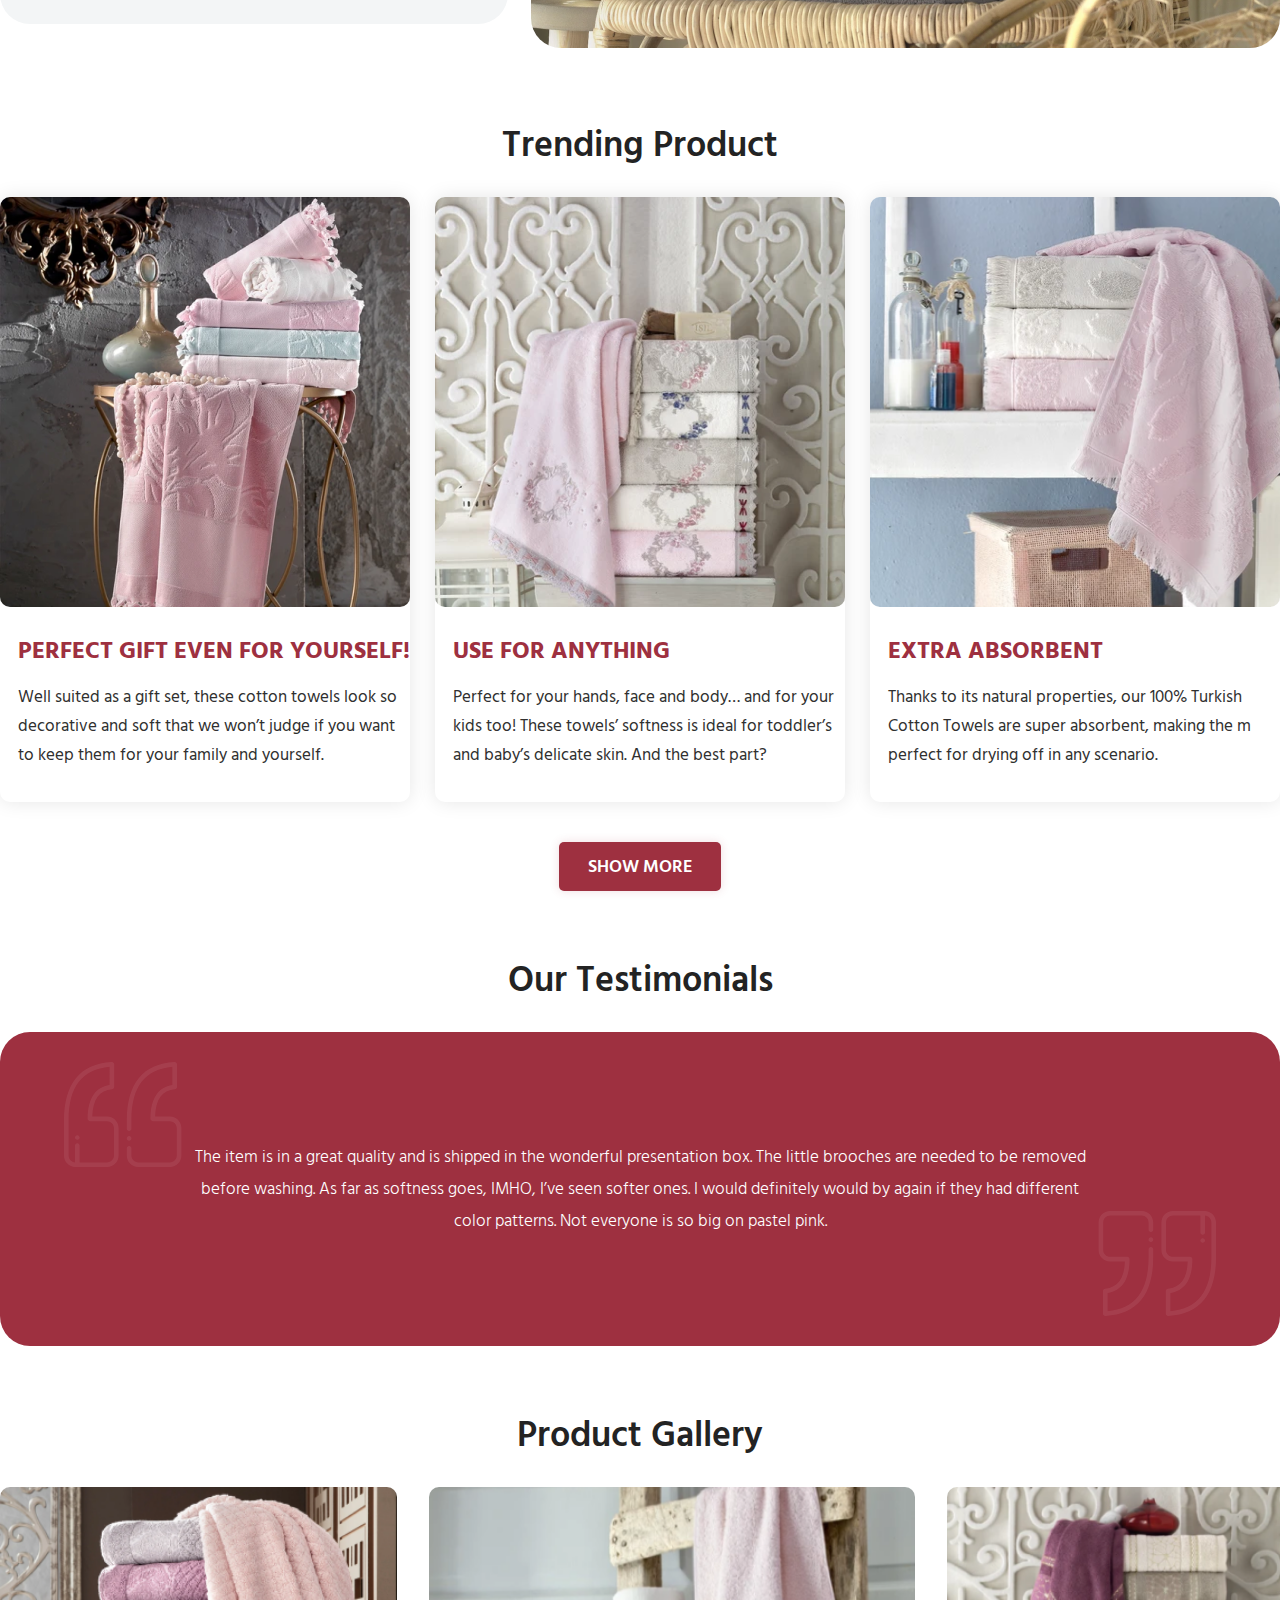
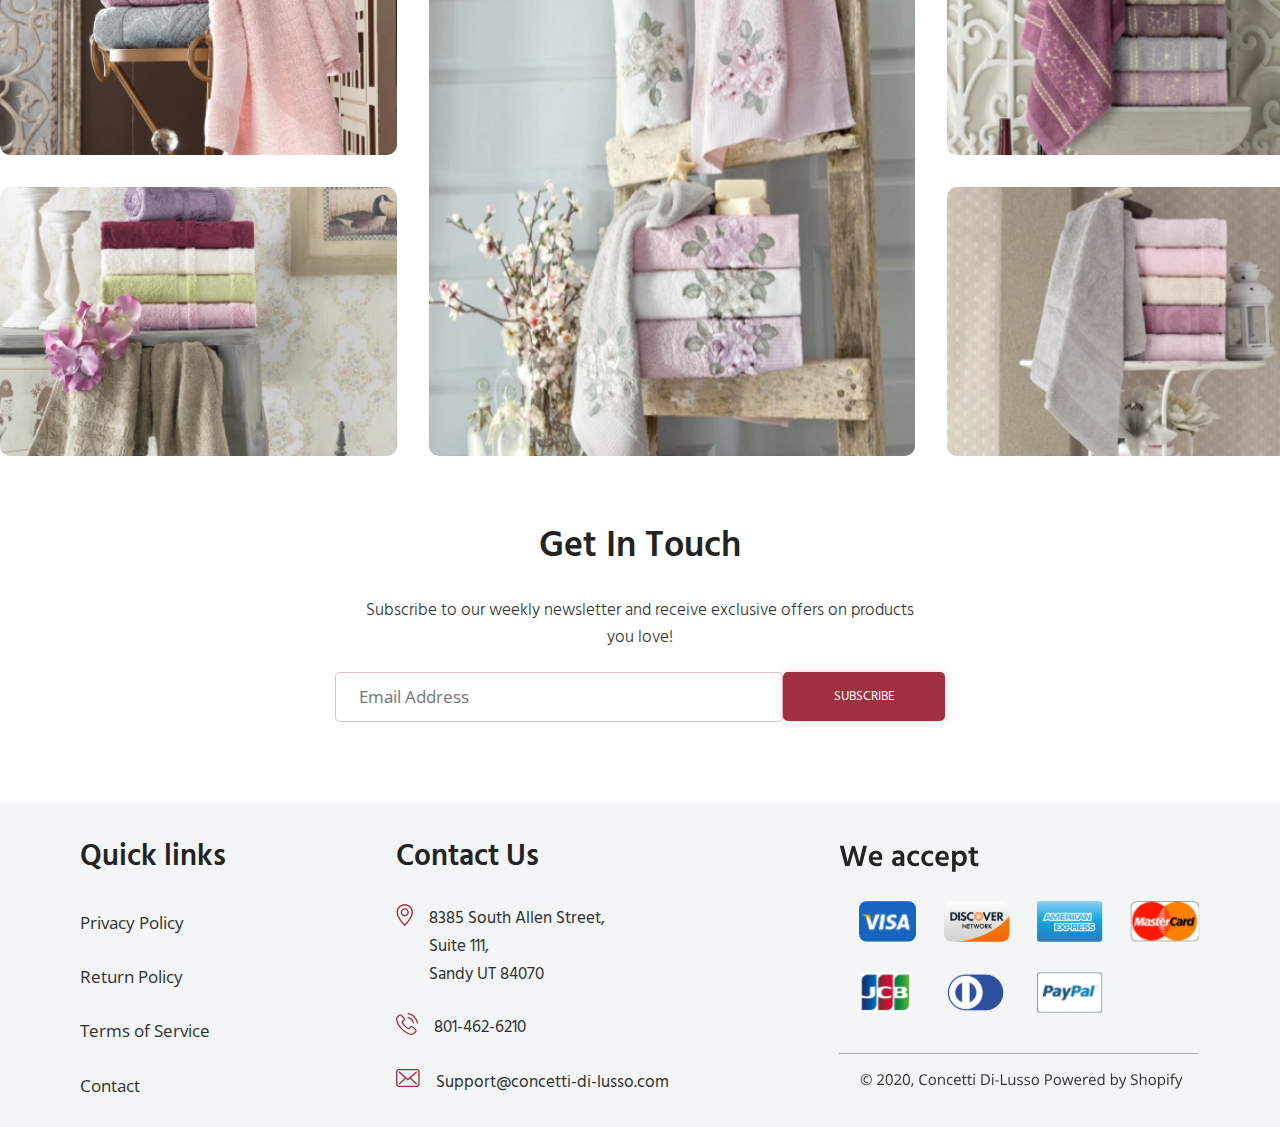
==== commit 0e4c8faa: "beau" ====
--- a/index.html
+++ b/index.html
@@ -29,8 +29,20 @@
     <nav>
       <div class="brand-name">CONCETTI DI-LUSSO</div>
       <div class="butten-nav">
-        <div class="home-butten">Home</div>
-        <div class="nav-text">Towels<img src="Vector 1.svg" alt="" style="margin-left: 9px;"/></div>
+        <p class="home-butten">Home</p>
+
+        <div class="nav-text" id="dropdown">
+          <p>Towels</p>
+          <img src="Vector 1.svg" alt="" style="margin-left: 9px;"/>
+          <div class="dropdown-content" >
+            <ul>
+              <li>hole</li>
+              <li>hole</li>
+              <li>hole</li>
+            </ul>
+          </div>
+        </div>
+        
         <div class="nav-text">Robes</div>
         <div class="nav-text">Bathroom Sets</div>
       </div>
--- a/style.css
+++ b/style.css
@@ -15,15 +15,12 @@
   align-items: center;
   height: 56px;
   padding: 0 80px;
-  position: relative;
 }
 
 .contact-info {
   display: flex;
-}
-
-.contact-info > div {
-  margin: 0 63px;
+  width: 32%;
+  justify-content: space-between;
 }
 
 .Support,
@@ -45,9 +42,6 @@
   font-weight: 600;
   size: 18px;
   color: #9e3040;
-  position: absolute;
-  left: 50%;
-  transform: translateX(-50%);
 }
 .brand-name {
   font-weight: 600;
@@ -59,6 +53,43 @@
   font-size: 18px;
   color: #686868;
 }
+
+#dropdown {
+  position: relative;
+  display: flex;
+  align-items: center;
+}
+
+.dropdown-content {
+  position: absolute;
+  top: 25px;
+  left: 0;
+  background-color: #fff;
+  border-radius: 8px;
+  opacity: 0;
+  padding-top: 10px;
+  box-shadow: rgba(0, 0, 0, 0.1) 0px 4px 6px -1px, rgba(0, 0, 0, 0.06) 0px 2px 4px -1px;
+  transition: all ease-in-out 0.2s;
+}
+
+.dropdown-content ul {
+  list-style: none;
+}
+
+.dropdown-content ul li {
+  margin: 0 0 0;
+  border-radius: 8px;
+  padding: 5px 55px 5px 15px;
+}
+
+.dropdown-content ul li:hover {
+  background: #f5f5f5;
+}
+
+#dropdown:hover > .dropdown-content {
+  opacity: 1;
+}
+
 .home-butten {
   font-weight: 500;
   font-size: 18px;
@@ -73,6 +104,7 @@
   font-size: 18px;
   color: #fff;
   border: 0;
+  transition: 0.3s;
 }
 nav {
   display: flex;
@@ -101,6 +133,7 @@
   border-radius: 5px;
   margin: 10px;
   padding: 10px 10px 5px 10px;
+  transition: 0.3s;
 }
 .main-pic {
   display: flex;
@@ -131,17 +164,31 @@
   width: 187px;
   height: 49px;
   margin: 0 80px;
+  border: 0;
+  background: #ffffff;
+  box-shadow: 0px 0px 10px rgba(0, 0, 0, 0.25);
+  border-radius: 5px;
+  transition: 0.3s;
 }
 .shop-now:hover {
   cursor: pointer;
+  background: #9e3040;
+  color: #fff;
 }
 .sbutten:hover {
   cursor: pointer;
+  transform: scale(1.06);
 }
 .log:hover {
   cursor: pointer;
-}
+  background: #e3e3e3;
+  transform: scale(1.18);
+}
+
 .butten-nav:hover {
+  cursor: pointer;
+}
+.brand-name:hover {
   cursor: pointer;
 }
 
@@ -177,8 +224,7 @@
   border-radius: 30px;
   text-shadow: 0px 4px 4px rgba(0, 0, 0, 0.25);
   text-align: center;
-  margin-top: 70px;
-  margin-left: 70px;
+  margin-top: 40px;
   padding-top: 195px;
 }
 .Explore-More:hover {
@@ -207,7 +253,7 @@
   justify-content: space-between;
   padding: 0 15%;
 }
-.sec2-img{
+.sec2-img {
   margin: 0 17px;
 }
 .ad-butten {
@@ -219,9 +265,12 @@
   font-family: "Hind Siliguri";
   font-size: 16px;
   border: 0;
+  transition: 0.3s;
 }
 .ad-butten:hover {
   cursor: pointer;
+  background: #9e3040;
+  transform: scale(1.02);
 }
 .sec2 {
   display: grid;
@@ -229,7 +278,7 @@
   grid-template-columns: repeat(2, 1fr);
   column-gap: 2rem;
   row-gap: 2rem;
-  margin-top: 70px;
+  margin-top: 40px;
   margin-left: 2rem;
 }
 article {
@@ -248,6 +297,7 @@
   color: #ffffff;
   margin-top: 40px;
   border: 0;
+  transition: 0.3s;
 }
 .Organic {
   background: #f3f5f6;
@@ -278,6 +328,12 @@
   height: 49px;
   margin-top: 37px;
   border: 0;
+  transition: 0.3s;
+}
+.org-butten:hover {
+  cursor: pointer;
+  color: #fff;
+  background: #9e3040;
 }
 
 .org-img {
@@ -291,6 +347,9 @@
 }
 .SHOW-MORE-btn:hover {
   cursor: pointer;
+  background: #fff;
+  color: #9e3040;
+  transform: scale(1.01);
 }
 .Trending {
   font-weight: 600;
@@ -363,7 +422,13 @@
   column-gap: 2rem;
   row-gap: 2rem;
 }
-
+.item {
+  transition: 0.2s;
+}
+.item:hover {
+  transform: scale(1.06);
+  cursor: pointer;
+}
 .item:nth-child(1) {
   grid-row: 1;
   grid-column: 1;
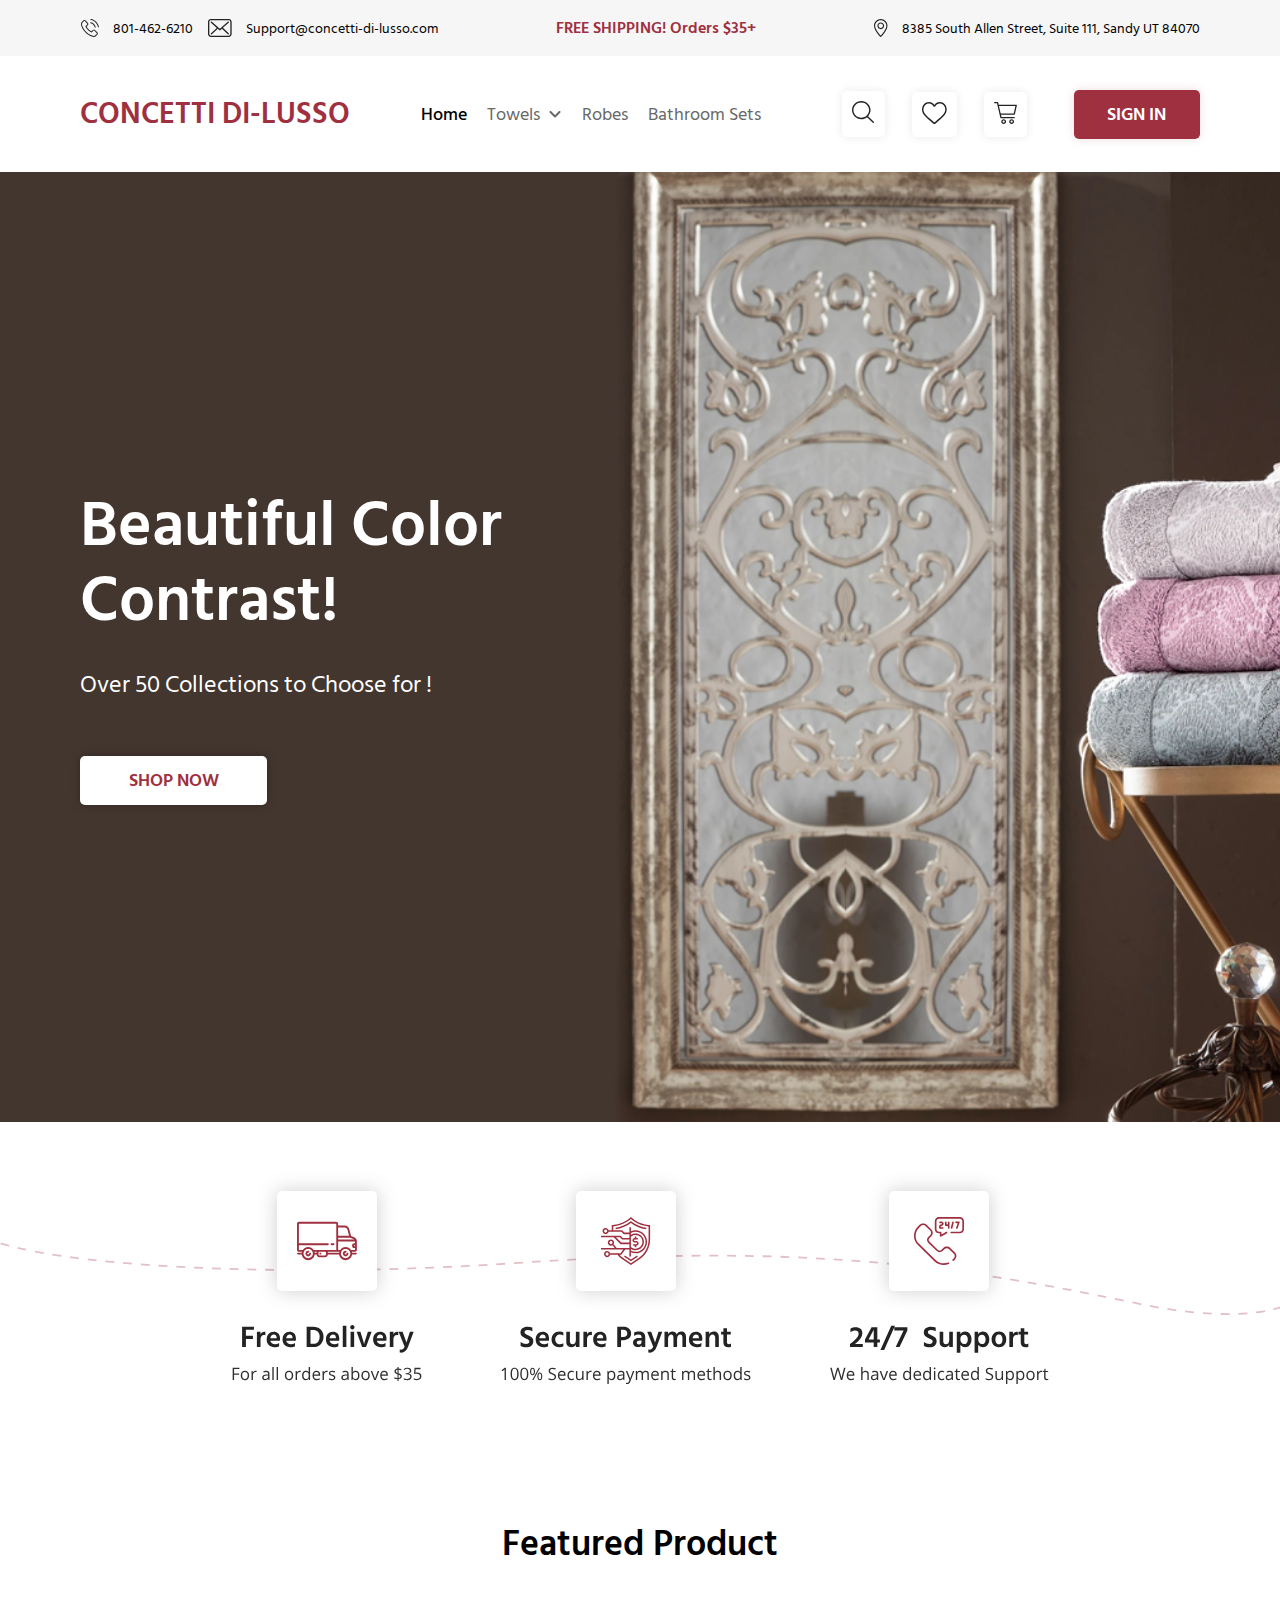
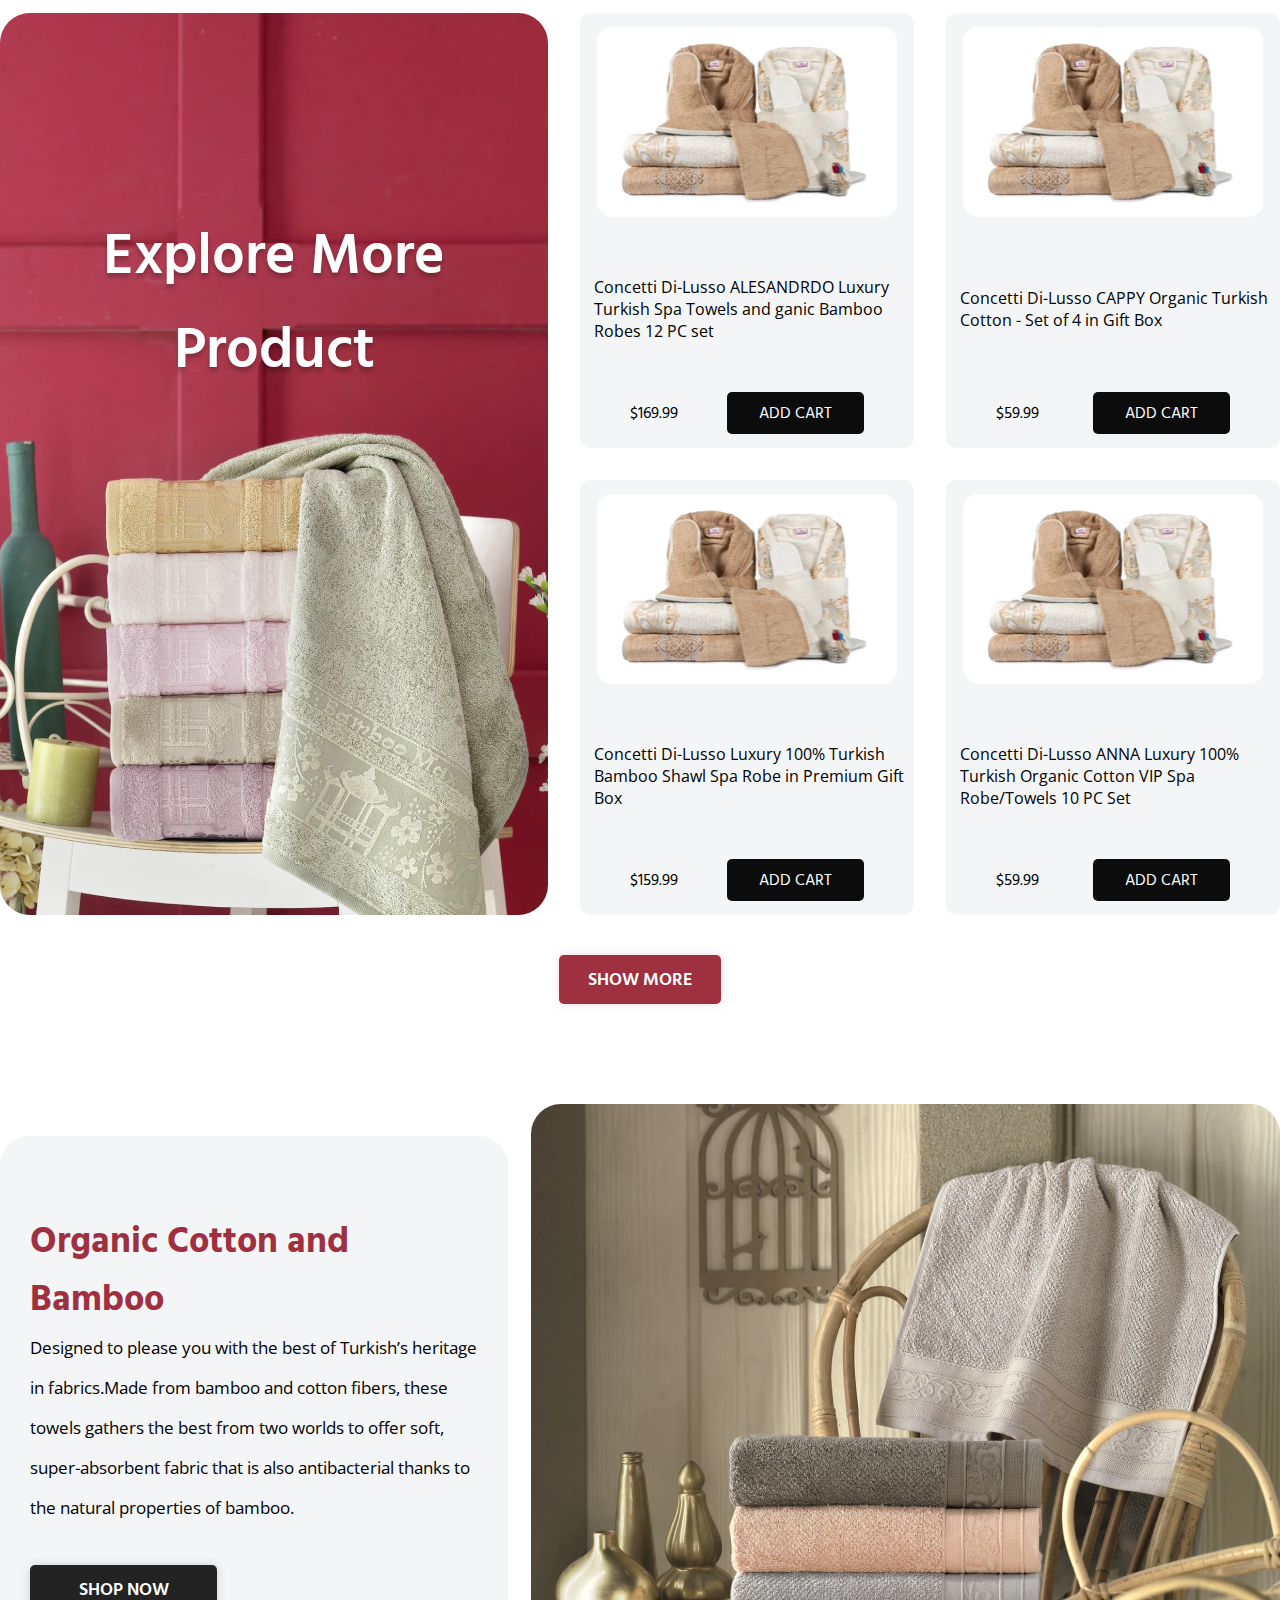
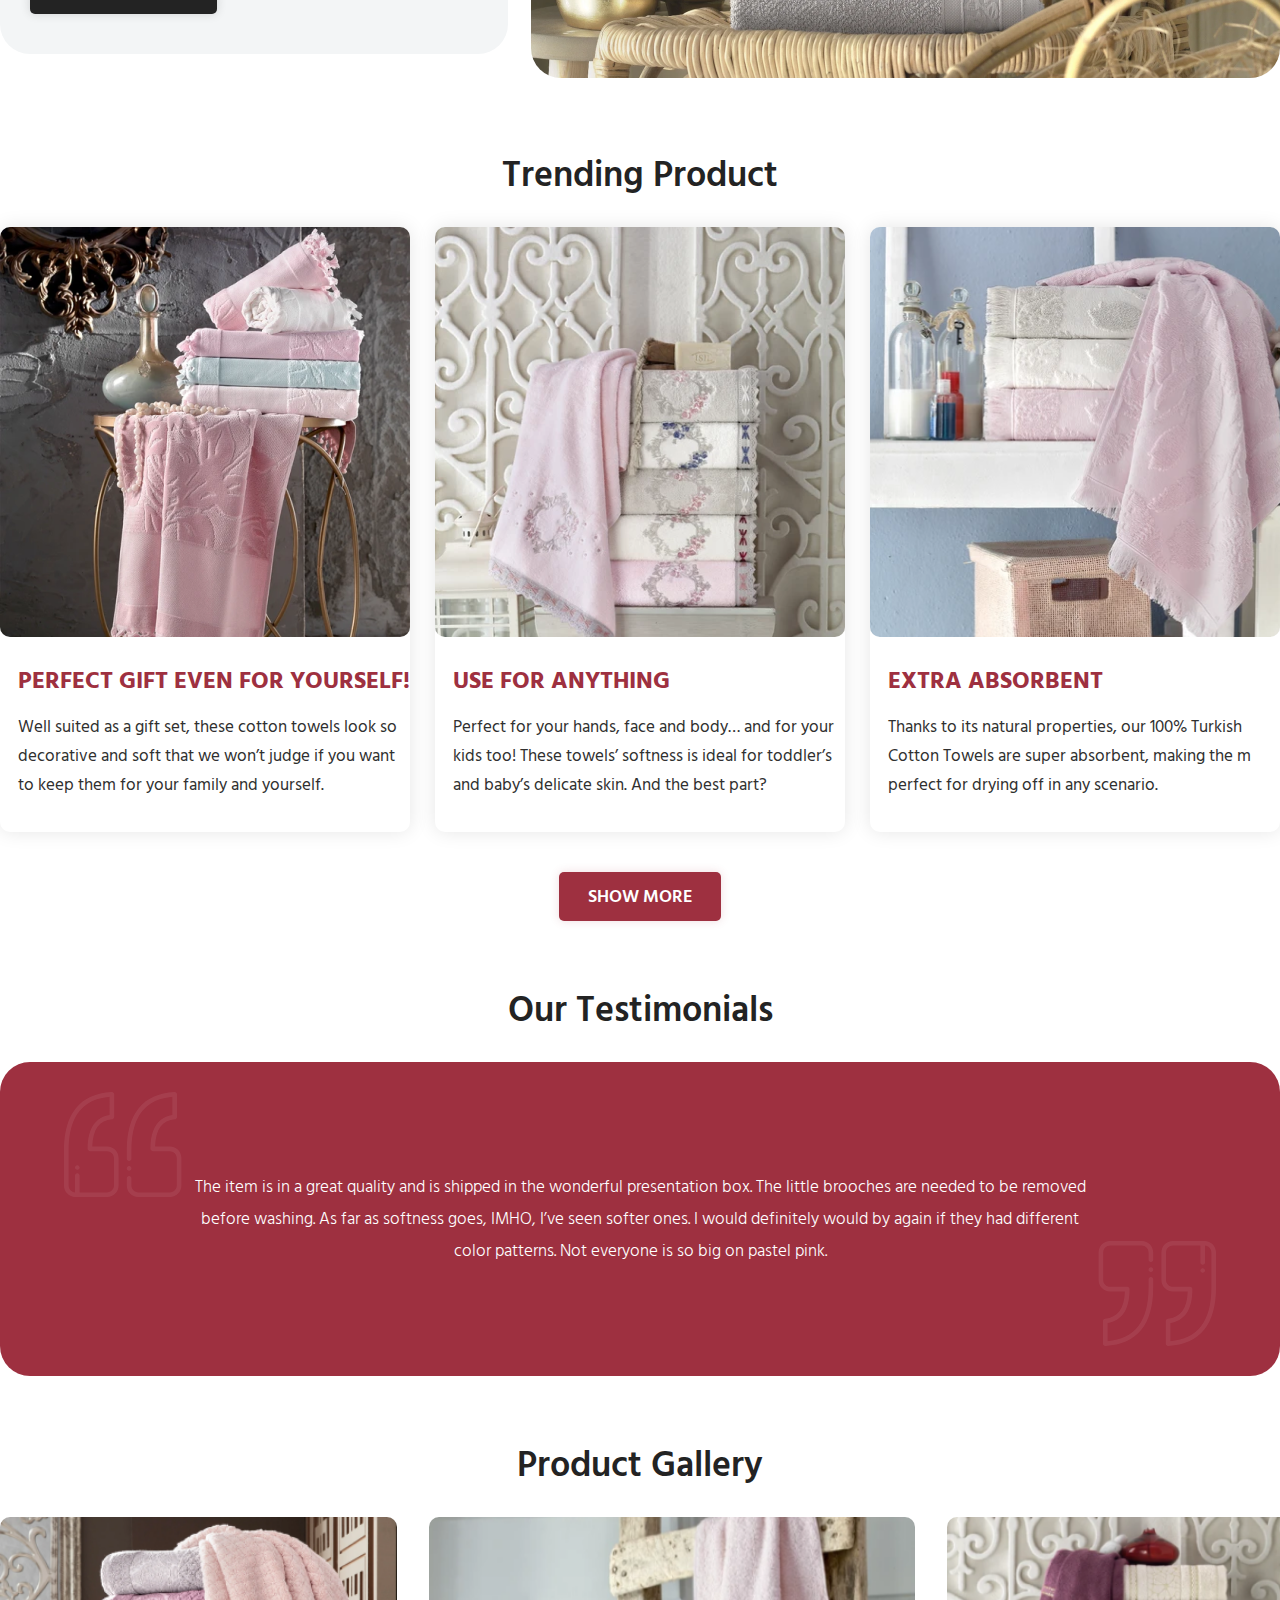
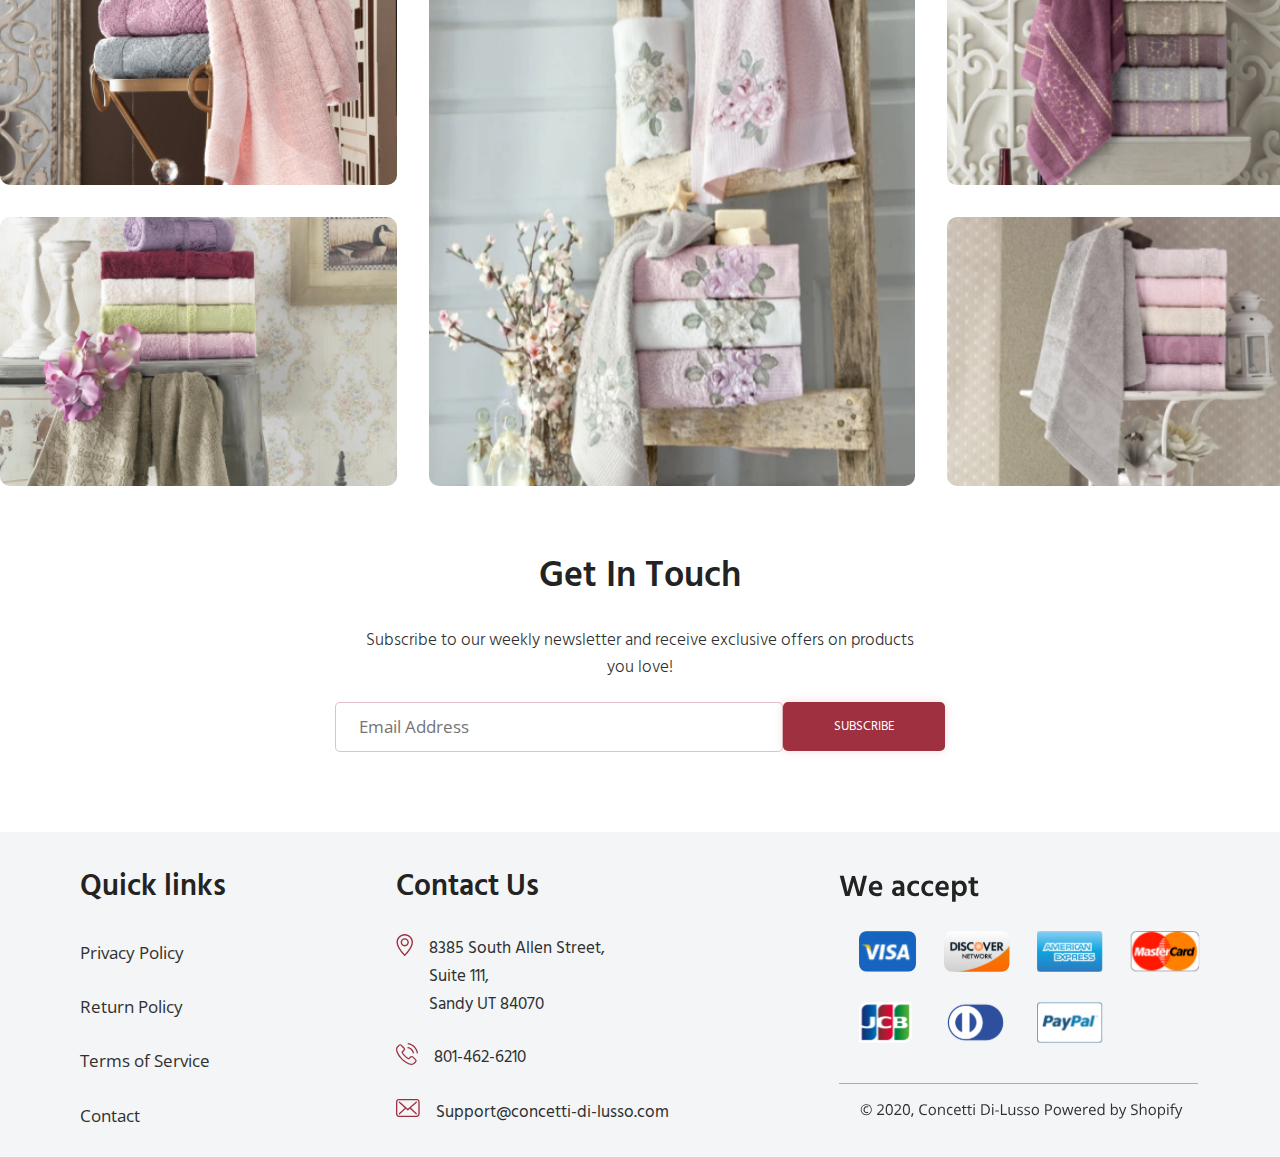
==== commit 8c858d34: "BEA2" ====
--- a/index.html
+++ b/index.html
@@ -42,9 +42,8 @@
             </ul>
           </div>
         </div>
-        
-        <div class="nav-text">Robes</div>
-        <div class="nav-text">Bathroom Sets</div>
+        <p class="nav-text">Robes</p>
+        <p class="nav-text">Bathroom Sets</p>
       </div>
       <div class="nav-logo">
         <div class="log"><img src="x34  4.svg" alt="" /></div>
@@ -61,14 +60,17 @@
       <br />
       <div><input class="shop-now" type="button" value="SHOP NOW" /></div>
     </div>
+    
+    <div  class="benefit">
+      <div>
+        <img src="Group 16.svg" alt="" />
+        <img src="Group 15.svg" alt="" />
+        <img src="Group 14.svg" alt="" />
+      </div>
+    </div>
 
     <div  class="container">
       <div  class="main-content">
-        <div  class="benefit">
-          <img src="Group 16.svg" alt="" />
-          <img src="Group 15.svg" alt="" />
-          <img src="Group 14.svg" alt="" />
-        </div>
         <p class="Featured-Product">Featured Product</p>
         <article>
           <section>
--- a/style.css
+++ b/style.css
@@ -66,7 +66,7 @@
   left: 0;
   background-color: #fff;
   border-radius: 8px;
-  opacity: 0;
+  display: none;
   padding-top: 10px;
   box-shadow: rgba(0, 0, 0, 0.1) 0px 4px 6px -1px, rgba(0, 0, 0, 0.06) 0px 2px 4px -1px;
   transition: all ease-in-out 0.2s;
@@ -87,7 +87,7 @@
 }
 
 #dropdown:hover > .dropdown-content {
-  opacity: 1;
+  display: block;
 }
 
 .home-butten {
@@ -105,6 +105,7 @@
   color: #fff;
   border: 0;
   transition: 0.3s;
+  margin-left: 30px;
 }
 nav {
   display: flex;
@@ -202,11 +203,21 @@
   max-width: 1300px;
   padding: 0 80px;
 }
+
 .benefit {
+  background: url(Vector\ 2.svg) no-repeat center;
+  background-size: 100%;
+  margin: 50px 0;
+  display: flex;
+  justify-content: center;
+}
+
+.benefit div {
+  width: 70%;
   display: flex;
   justify-content: space-around;
-  margin: 70px 260px;
-}
+}
+
 .Featured-Product {
   font-weight: 600;
   font-size: 36px;
@@ -269,7 +280,6 @@
 }
 .ad-butten:hover {
   cursor: pointer;
-  background: #9e3040;
   transform: scale(1.02);
 }
 .sec2 {
@@ -347,9 +357,9 @@
 }
 .SHOW-MORE-btn:hover {
   cursor: pointer;
-  background: #fff;
-  color: #9e3040;
-  transform: scale(1.01);
+  background: #9e3040;
+  color: #fff;
+  transform: scale(1.06);
 }
 .Trending {
   font-weight: 600;
